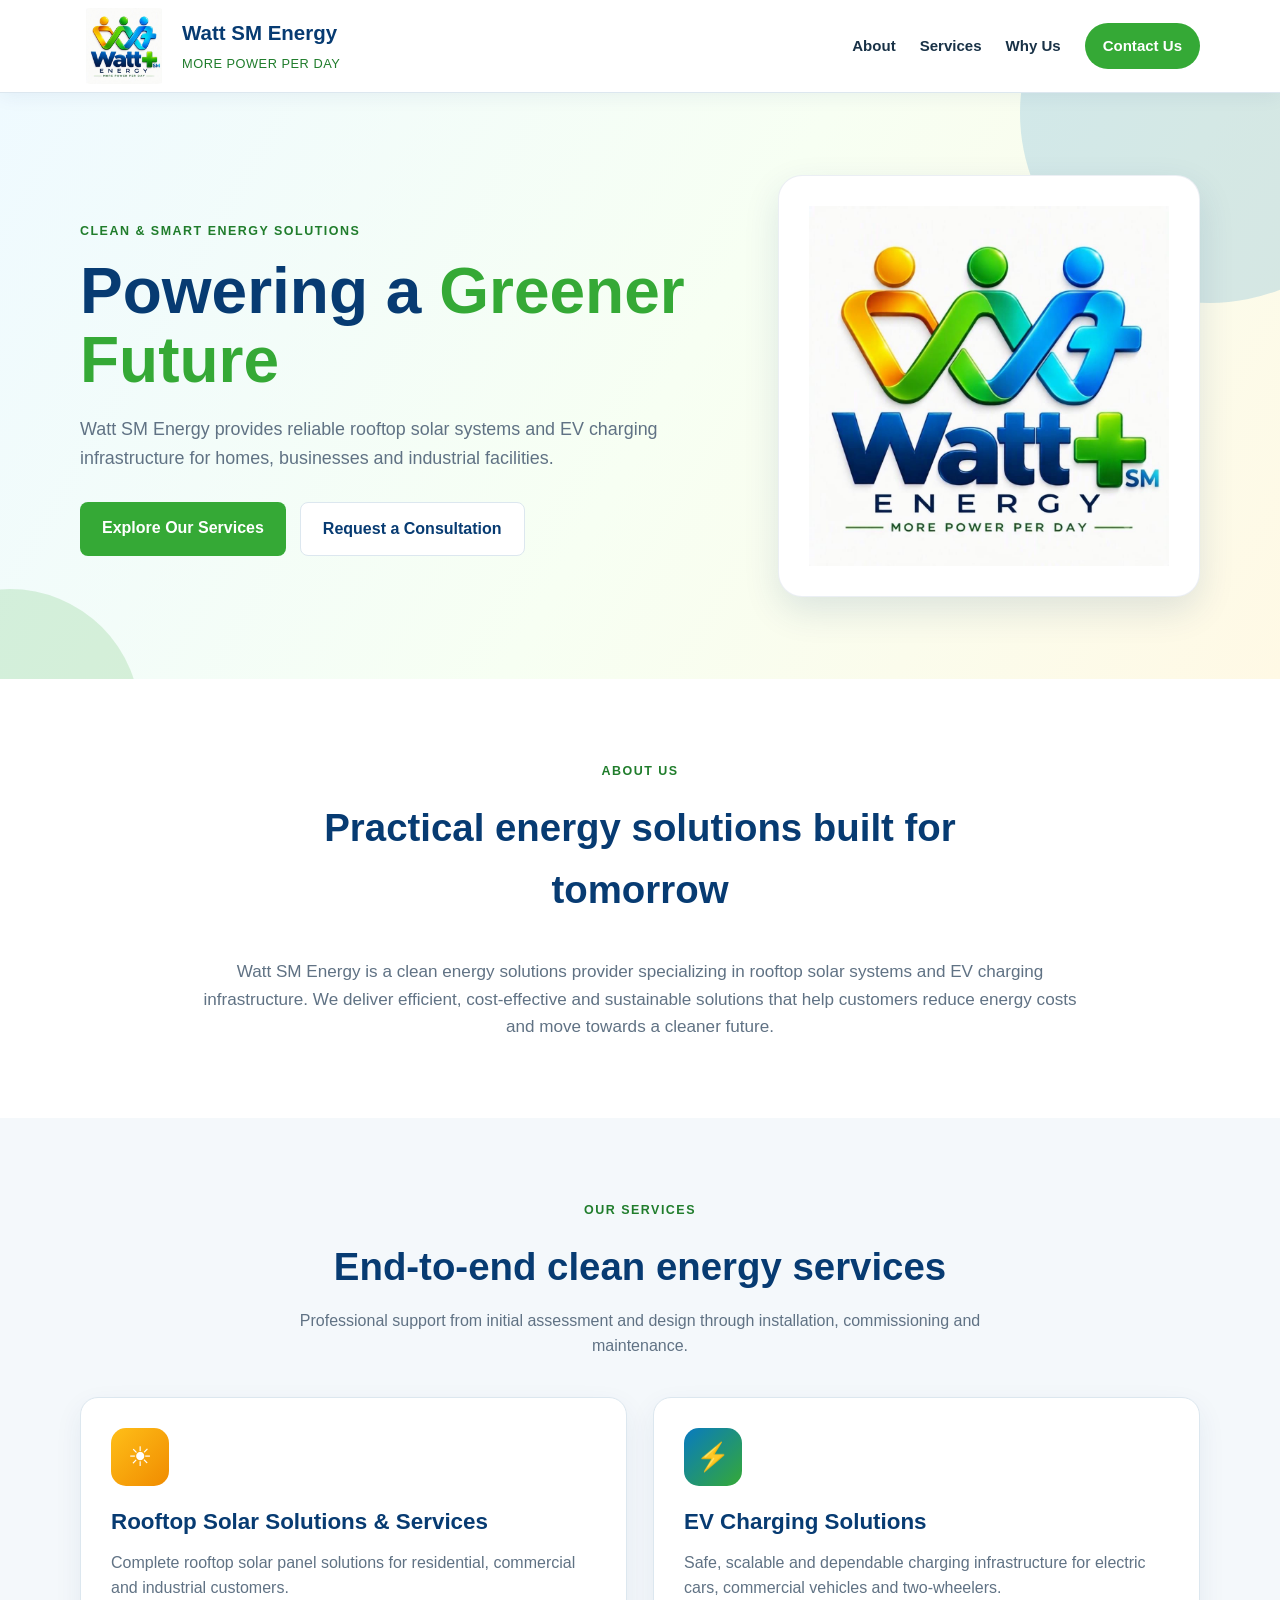
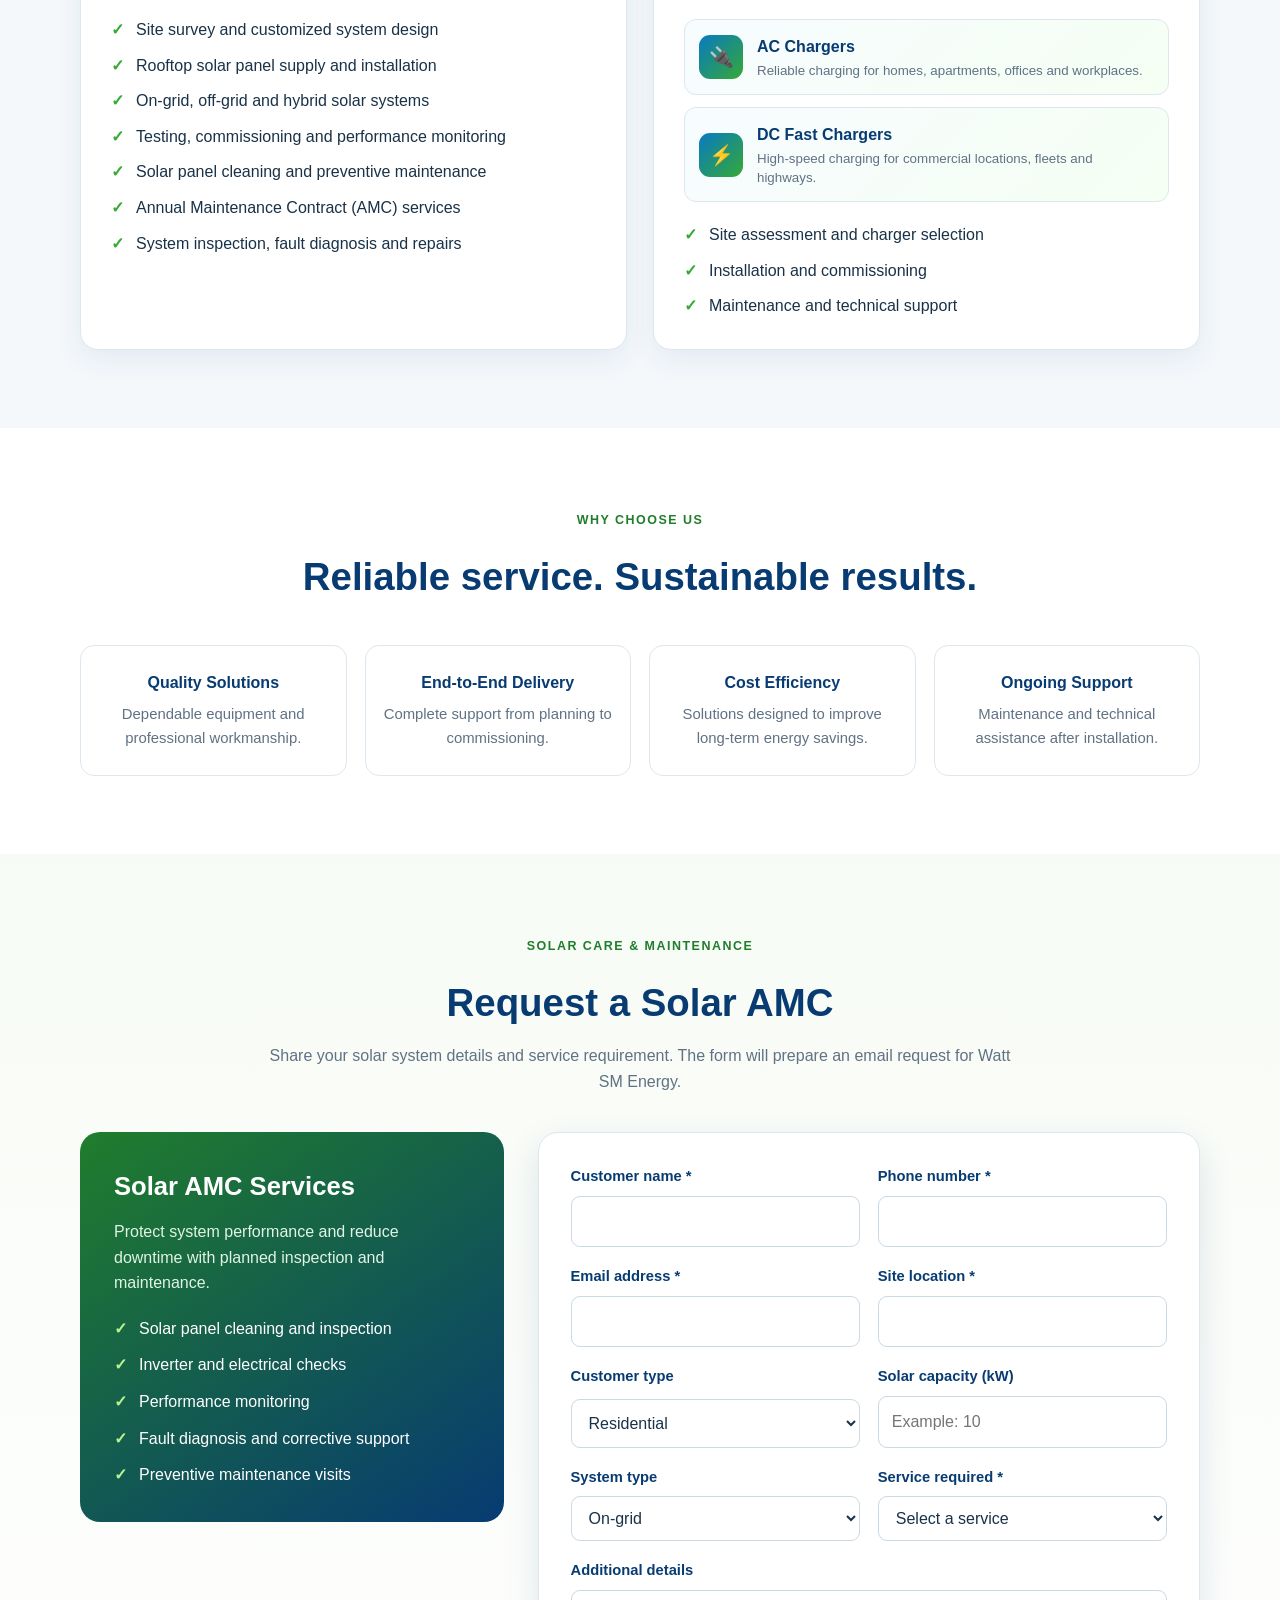
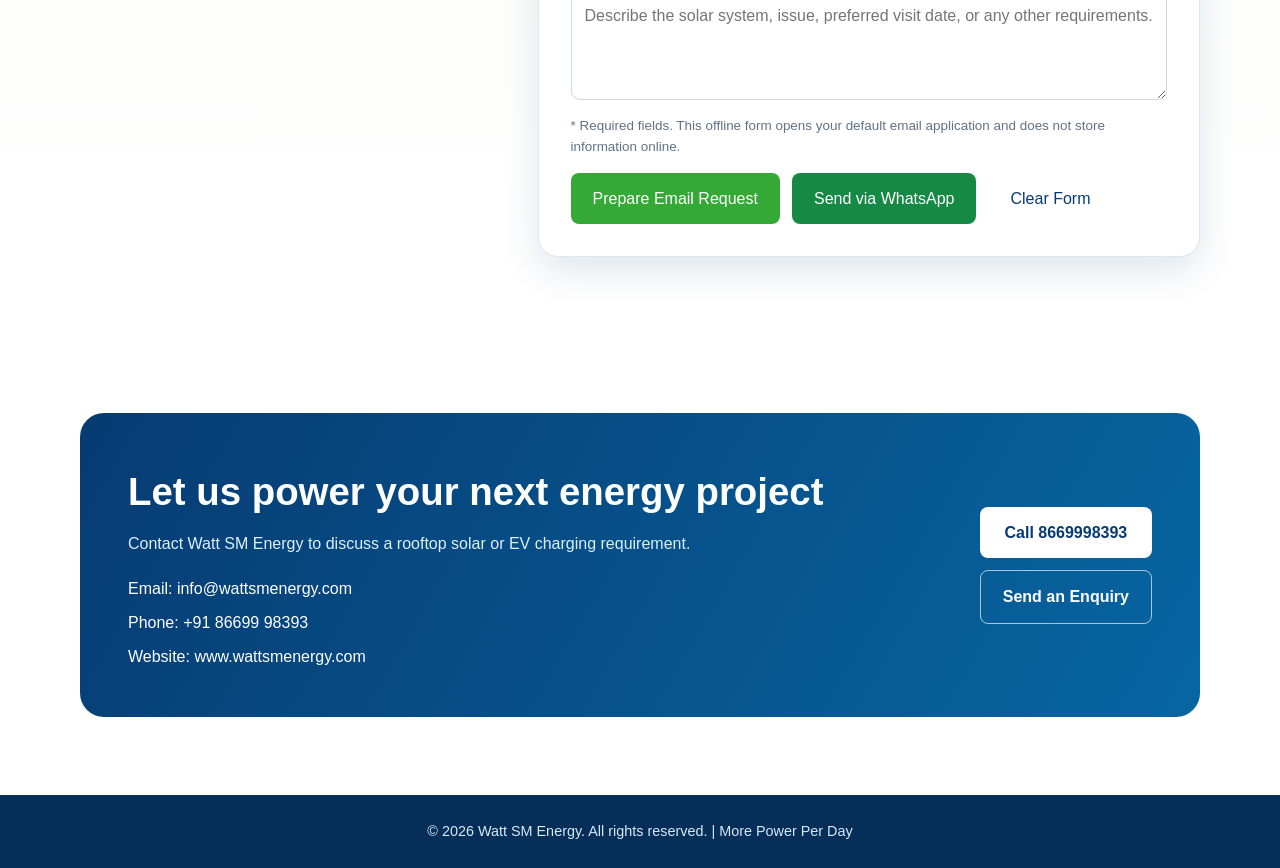
==== index.html @ 49d171a7 "Add files via upload" ====
<!DOCTYPE html>
<html lang="en">
<head>
  <meta charset="UTF-8">
  <meta name="viewport" content="width=device-width, initial-scale=1.0">
  <meta name="description" content="Watt SM Energy provides rooftop solar and EV charging solutions for homes, businesses and industries.">
  <title>Watt SM Energy | Solar & EV Charging Solutions</title>
  <style>
    :root {
      --navy: #073b72;
      --blue: #087ac1;
      --green: #35a936;
      --green-dark: #207d2c;
      --yellow: #ffbf18;
      --ink: #193247;
      --muted: #607284;
      --surface: #ffffff;
      --soft: #f4f8fb;
      --border: #dce7ef;
      --shadow: 0 14px 36px rgba(7, 59, 114, 0.12);
    }

    * { box-sizing: border-box; margin: 0; padding: 0; }
    html { scroll-behavior: smooth; }
    body {
      font-family: Arial, Helvetica, sans-serif;
      color: var(--ink);
      background: var(--surface);
      line-height: 1.6;
    }
    a { color: inherit; text-decoration: none; }
    img { max-width: 100%; display: block; }
    .container { width: min(1120px, 92%); margin: 0 auto; }

    header {
      position: sticky;
      top: 0;
      z-index: 20;
      background: rgba(255,255,255,.97);
      border-bottom: 1px solid var(--border);
      box-shadow: 0 4px 18px rgba(7,59,114,.06);
    }
    .navbar {
      min-height: 92px;
      display: flex;
      align-items: center;
      justify-content: space-between;
      gap: 24px;
    }
    .brand { display: flex; align-items: center; gap: 14px; }
    .brand img {
      width: 88px;
      height: 76px;
      object-fit: contain;
      background: #fff;
      border-radius: 10px;
    }
    .brand-text strong { display: block; color: var(--navy); font-size: 1.28rem; }
    .brand-text span { color: var(--green-dark); font-size: .8rem; letter-spacing: .04em; }
    nav { display: flex; align-items: center; gap: 24px; font-weight: 700; font-size: .94rem; }
    nav a:hover, nav a:focus { color: var(--green-dark); }
    .nav-cta {
      color: #fff;
      background: var(--green);
      padding: 11px 18px;
      border-radius: 999px;
    }
    .nav-cta:hover, .nav-cta:focus { color: #fff; background: var(--green-dark); }

    .hero {
      position: relative;
      overflow: hidden;
      background: linear-gradient(120deg, #effaff 0%, #f7fff3 52%, #fff9e5 100%);
      padding: 82px 0;
    }
    .hero::before, .hero::after {
      content: "";
      position: absolute;
      border-radius: 50%;
      opacity: .16;
    }
    .hero::before { width: 380px; height: 380px; background: var(--blue); right: -120px; top: -170px; }
    .hero::after { width: 260px; height: 260px; background: var(--green); left: -120px; bottom: -170px; }
    .hero-grid {
      position: relative;
      z-index: 1;
      display: grid;
      grid-template-columns: 1.2fr .8fr;
      gap: 64px;
      align-items: center;
    }
    .eyebrow {
      display: inline-block;
      color: var(--green-dark);
      font-weight: 800;
      text-transform: uppercase;
      letter-spacing: .12em;
      font-size: .78rem;
      margin-bottom: 15px;
    }
    h1 { color: var(--navy); font-size: clamp(2.4rem, 5vw, 4.7rem); line-height: 1.08; margin-bottom: 20px; }
    .hero h1 span { color: var(--green); }
    .hero p { max-width: 680px; color: var(--muted); font-size: 1.12rem; margin-bottom: 30px; }
    .actions { display: flex; flex-wrap: wrap; gap: 14px; }
    .btn {
      display: inline-block;
      border-radius: 8px;
      padding: 13px 22px;
      font-weight: 800;
      transition: transform .2s ease, background .2s ease;
    }
    .btn:hover, .btn:focus { transform: translateY(-2px); }
    .btn-primary { color: #fff; background: var(--green); }
    .btn-primary:hover, .btn-primary:focus { background: var(--green-dark); }
    .btn-secondary { color: var(--navy); background: #fff; border: 1px solid var(--border); }
    .hero-logo-card {
      background: #fff;
      padding: 30px;
      border-radius: 24px;
      box-shadow: var(--shadow);
      border: 1px solid rgba(7,59,114,.08);
    }
    .hero-logo-card img { width: 100%; aspect-ratio: 1/1; object-fit: contain; }

    section { padding: 78px 0; }
    .section-head { max-width: 750px; margin: 0 auto 38px; text-align: center; }
    .section-head h2 { color: var(--navy); font-size: clamp(1.9rem, 3vw, 2.7rem); margin-bottom: 10px; }
    .section-head p { color: var(--muted); }
    .about-copy { max-width: 900px; margin: auto; text-align: center; font-size: 1.07rem; color: var(--muted); }

    .services { background: var(--soft); }
    .service-grid { display: grid; grid-template-columns: repeat(2, 1fr); gap: 26px; }
    .card {
      background: #fff;
      border: 1px solid var(--border);
      border-radius: 18px;
      padding: 30px;
      box-shadow: 0 10px 28px rgba(7,59,114,.07);
    }
    .icon {
      width: 58px;
      height: 58px;
      display: grid;
      place-items: center;
      border-radius: 15px;
      color: #fff;
      font-size: 1.7rem;
      margin-bottom: 18px;
    }
    .solar .icon { background: linear-gradient(135deg, var(--yellow), #f08b00); }
    .ev .icon { background: linear-gradient(135deg, var(--blue), var(--green)); }
    .card h3 { color: var(--navy); font-size: 1.4rem; margin-bottom: 10px; }
    .card > p { color: var(--muted); margin-bottom: 16px; }
    .card ul { list-style: none; display: grid; gap: 10px; }
    .card li { position: relative; padding-left: 25px; }
    .card li::before { content: "✓"; position: absolute; left: 0; color: var(--green); font-weight: 900; }
    .charger-options { display: grid; gap: 12px; margin: 18px 0 20px; }
    .charger-card {
      display: flex;
      align-items: center;
      gap: 14px;
      padding: 14px;
      border: 1px solid var(--border);
      border-radius: 12px;
      background: linear-gradient(135deg, #f7fcff, #f5fff3);
    }
    .charger-symbol {
      width: 44px;
      height: 44px;
      min-width: 44px;
      display: grid;
      place-items: center;
      border-radius: 11px;
      background: linear-gradient(135deg, var(--blue), var(--green));
      color: #fff;
      font-size: 1.25rem;
    }
    .charger-card strong { display: block; color: var(--navy); margin-bottom: 2px; }
    .charger-card small { display: block; color: var(--muted); line-height: 1.4; }
    .ev-support-list { margin-top: 8px; }

    .benefit-grid { display: grid; grid-template-columns: repeat(4, 1fr); gap: 18px; }
    .benefit { text-align: center; padding: 24px 16px; border-radius: 14px; background: #fff; border: 1px solid var(--border); }
    .benefit strong { display: block; color: var(--navy); margin-bottom: 7px; }
    .benefit p { color: var(--muted); font-size: .93rem; }

    .contact-wrap {
      background: linear-gradient(120deg, var(--navy), #0766a2);
      color: #fff;
      border-radius: 24px;
      padding: 48px;
      display: grid;
      grid-template-columns: 1fr auto;
      gap: 30px;
      align-items: center;
    }
    .contact-wrap h2 { font-size: clamp(1.8rem, 3vw, 2.6rem); margin-bottom: 8px; }
    .contact-wrap p { color: #dcefff; }
    .contact-details { display: grid; gap: 8px; margin-top: 20px; }
    .contact-details a:hover { text-decoration: underline; }
    .contact-wrap .btn { background: #fff; color: var(--navy); white-space: nowrap; }
    .contact-actions { display: flex; flex-direction: column; gap: 12px; align-items: stretch; }
    .contact-actions .btn { text-align: center; }
    .contact-actions .contact-email { background: transparent; color: #fff; border: 1px solid rgba(255,255,255,.65); }
    .contact-actions .contact-email:hover, .contact-actions .contact-email:focus { background: rgba(255,255,255,.12); }

    footer { background: #052e59; color: #d7e9f6; padding: 25px 0; text-align: center; font-size: .9rem; }

    @media (max-width: 820px) {
      .navbar { min-height: 78px; }
      nav a:not(.nav-cta) { display: none; }
      .brand-text span { display: none; }
      .brand img { width: 64px; height: 58px; }
      .hero { padding: 58px 0; }
      .hero-grid { grid-template-columns: 1fr; gap: 36px; }
      .hero-logo-card { max-width: 420px; margin: auto; }
      .service-grid { grid-template-columns: 1fr; }
      .benefit-grid { grid-template-columns: repeat(2, 1fr); }
      .contact-wrap { grid-template-columns: 1fr; padding: 34px 24px; }
      .amc-layout { grid-template-columns: 1fr; }
    }
    @media (max-width: 480px) {
      .brand-text strong { font-size: 1rem; }
      .nav-cta { padding: 9px 12px; font-size: .82rem; }
      section { padding: 58px 0; }
      .benefit-grid { grid-template-columns: 1fr; }
      .card { padding: 24px; }
      .form-grid { grid-template-columns: 1fr; }
      .form-group.full { grid-column: auto; }
      .amc-form, .amc-info { padding: 24px; }
    }

    .amc-section { background: linear-gradient(180deg, #f7fbf5, #ffffff); }
    .amc-layout { display: grid; grid-template-columns: .78fr 1.22fr; gap: 34px; align-items: start; }
    .amc-info { background: linear-gradient(145deg, var(--green-dark), var(--navy)); color: #fff; border-radius: 20px; padding: 34px; }
    .amc-info h3 { font-size: 1.6rem; margin-bottom: 12px; }
    .amc-info p { color: #e1f4e5; margin-bottom: 20px; }
    .amc-info ul { list-style: none; display: grid; gap: 11px; }
    .amc-info li { position: relative; padding-left: 25px; }
    .amc-info li::before { content: "✓"; position: absolute; left: 0; color: #baf28f; font-weight: 900; }
    .amc-form { background: #fff; border: 1px solid var(--border); border-radius: 20px; padding: 32px; box-shadow: var(--shadow); }
    .form-grid { display: grid; grid-template-columns: repeat(2, 1fr); gap: 18px; }
    .form-group { display: grid; gap: 7px; }
    .form-group.full { grid-column: 1 / -1; }
    .form-group label { color: var(--navy); font-weight: 700; font-size: .92rem; }
    .form-group input, .form-group select, .form-group textarea {
      width: 100%; border: 1px solid #cbd9e3; border-radius: 9px; padding: 12px 13px;
      font: inherit; color: var(--ink); background: #fff;
    }
    .form-group textarea { min-height: 110px; resize: vertical; }
    .form-group input:focus, .form-group select:focus, .form-group textarea:focus { outline: 3px solid rgba(53,169,54,.18); border-color: var(--green); }
    .form-note { color: var(--muted); font-size: .84rem; margin: 15px 0; }
    .form-actions { display: flex; flex-wrap: wrap; gap: 12px; align-items: center; }
    .form-actions button { border: 0; cursor: pointer; font: inherit; }
    .form-status { color: var(--green-dark); font-weight: 700; font-size: .9rem; }
    .btn-whatsapp { color: #fff; background: #168a45; border: 0; cursor: pointer; font: inherit; }
    .btn-whatsapp:hover, .btn-whatsapp:focus { background: #0f6f36; }

  </style>
</head>
<body>
  <header>
    <div class="container navbar">
      <a class="brand" href="#home" aria-label="Watt SM Energy home">
        <img src="watt-sm-energy-logo.jpeg" alt="Watt SM Energy logo">
        <div class="brand-text">
          <strong>Watt SM Energy</strong>
          <span>MORE POWER PER DAY</span>
        </div>
      </a>
      <nav aria-label="Main navigation">
        <a href="#about">About</a>
        <a href="#services">Services</a>
        <a href="#why-us">Why Us</a>
        <a class="nav-cta" href="#contact">Contact Us</a>
      </nav>
    </div>
  </header>

  <main>
    <section class="hero" id="home">
      <div class="container hero-grid">
        <div>
          <span class="eyebrow">Clean & Smart Energy Solutions</span>
          <h1>Powering a <span>Greener Future</span></h1>
          <p>Watt SM Energy provides reliable rooftop solar systems and EV charging infrastructure for homes, businesses and industrial facilities.</p>
          <div class="actions">
            <a class="btn btn-primary" href="#services">Explore Our Services</a>
            <a class="btn btn-secondary" href="#contact">Request a Consultation</a>
          </div>
        </div>
        <div class="hero-logo-card">
          <img src="watt-sm-energy-logo.jpeg" alt="Watt SM Energy company logo with More Power Per Day tagline">
        </div>
      </div>
    </section>

    <section id="about">
      <div class="container">
        <div class="section-head">
          <span class="eyebrow">About Us</span>
          <h2>Practical energy solutions built for tomorrow</h2>
        </div>
        <p class="about-copy">Watt SM Energy is a clean energy solutions provider specializing in rooftop solar systems and EV charging infrastructure. We deliver efficient, cost-effective and sustainable solutions that help customers reduce energy costs and move towards a cleaner future.</p>
      </div>
    </section>

    <section class="services" id="services">
      <div class="container">
        <div class="section-head">
          <span class="eyebrow">Our Services</span>
          <h2>End-to-end clean energy services</h2>
          <p>Professional support from initial assessment and design through installation, commissioning and maintenance.</p>
        </div>
        <div class="service-grid">
          <article class="card solar">
            <div class="icon" aria-hidden="true">☀</div>
            <h3>Rooftop Solar Solutions & Services</h3>
            <p>Complete rooftop solar panel solutions for residential, commercial and industrial customers.</p>
            <ul>
              <li>Site survey and customized system design</li>
              <li>Rooftop solar panel supply and installation</li>
              <li>On-grid, off-grid and hybrid solar systems</li>
              <li>Testing, commissioning and performance monitoring</li>
              <li>Solar panel cleaning and preventive maintenance</li>
              <li>Annual Maintenance Contract (AMC) services</li>
              <li>System inspection, fault diagnosis and repairs</li>
            </ul>
          </article>

          <article class="card ev">
            <div class="icon" aria-hidden="true">⚡</div>
            <h3>EV Charging Solutions</h3>
            <p>Safe, scalable and dependable charging infrastructure for electric cars, commercial vehicles and two-wheelers.</p>
            <div class="charger-options">
              <div class="charger-card">
                <span class="charger-symbol" aria-hidden="true">🔌</span>
                <div><strong>AC Chargers</strong><small>Reliable charging for homes, apartments, offices and workplaces.</small></div>
              </div>
              <div class="charger-card">
                <span class="charger-symbol" aria-hidden="true">⚡</span>
                <div><strong>DC Fast Chargers</strong><small>High-speed charging for commercial locations, fleets and highways.</small></div>
              </div>
            </div>
            <ul class="ev-support-list">
              <li>Site assessment and charger selection</li>
              <li>Installation and commissioning</li>
              <li>Maintenance and technical support</li>
            </ul>
          </article>
        </div>
      </div>
    </section>

    <section id="why-us">
      <div class="container">
        <div class="section-head">
          <span class="eyebrow">Why Choose Us</span>
          <h2>Reliable service. Sustainable results.</h2>
        </div>
        <div class="benefit-grid">
          <div class="benefit"><strong>Quality Solutions</strong><p>Dependable equipment and professional workmanship.</p></div>
          <div class="benefit"><strong>End-to-End Delivery</strong><p>Complete support from planning to commissioning.</p></div>
          <div class="benefit"><strong>Cost Efficiency</strong><p>Solutions designed to improve long-term energy savings.</p></div>
          <div class="benefit"><strong>Ongoing Support</strong><p>Maintenance and technical assistance after installation.</p></div>
        </div>
      </div>
    </section>


    <section class="amc-section" id="solar-amc">
      <div class="container">
        <div class="section-head">
          <span class="eyebrow">Solar Care & Maintenance</span>
          <h2>Request a Solar AMC</h2>
          <p>Share your solar system details and service requirement. The form will prepare an email request for Watt SM Energy.</p>
        </div>
        <div class="amc-layout">
          <aside class="amc-info">
            <h3>Solar AMC Services</h3>
            <p>Protect system performance and reduce downtime with planned inspection and maintenance.</p>
            <ul>
              <li>Solar panel cleaning and inspection</li>
              <li>Inverter and electrical checks</li>
              <li>Performance monitoring</li>
              <li>Fault diagnosis and corrective support</li>
              <li>Preventive maintenance visits</li>
            </ul>
          </aside>
          <form class="amc-form" id="amcForm">
            <div class="form-grid">
              <div class="form-group"><label for="customerName">Customer name *</label><input id="customerName" name="customerName" required autocomplete="name"></div>
              <div class="form-group"><label for="phone">Phone number *</label><input id="phone" name="phone" type="tel" required autocomplete="tel" pattern="[0-9+() -]{7,20}"></div>
              <div class="form-group"><label for="email">Email address *</label><input id="email" name="email" type="email" required autocomplete="email"></div>
              <div class="form-group"><label for="location">Site location *</label><input id="location" name="location" required autocomplete="street-address"></div>
              <div class="form-group"><label for="customerType">Customer type</label><select id="customerType" name="customerType"><option>Residential</option><option>Commercial</option><option>Industrial</option><option>Other</option></select></div>
              <div class="form-group"><label for="capacity">Solar capacity (kW)</label><input id="capacity" name="capacity" type="number" min="0" max="100000" step="0.1" placeholder="Example: 10"></div>
              <div class="form-group"><label for="systemType">System type</label><select id="systemType" name="systemType"><option>On-grid</option><option>Off-grid</option><option>Hybrid</option><option>Not sure</option></select></div>
              <div class="form-group"><label for="serviceType">Service required *</label><select id="serviceType" name="serviceType" required><option value="">Select a service</option><option>New AMC quotation</option><option>Solar panel cleaning</option><option>Preventive maintenance</option><option>System inspection</option><option>Fault diagnosis and repair</option><option>Performance check</option></select></div>
              <div class="form-group full"><label for="message">Additional details</label><textarea id="message" name="message" placeholder="Describe the solar system, issue, preferred visit date, or any other requirements."></textarea></div>
            </div>
            <p class="form-note">* Required fields. This offline form opens your default email application and does not store information online.</p>
            <div class="form-actions">
              <button class="btn btn-primary" type="submit">Prepare Email Request</button>
              <button class="btn btn-whatsapp" type="button" id="whatsappRequest">Send via WhatsApp</button>
              <button class="btn btn-secondary" type="reset">Clear Form</button>
              <span class="form-status" id="formStatus" aria-live="polite"></span>
            </div>
          </form>
        </div>
      </div>
    </section>

    <section id="contact">
      <div class="container">
        <div class="contact-wrap">
          <div>
            <h2>Let us power your next energy project</h2>
            <p>Contact Watt SM Energy to discuss a rooftop solar or EV charging requirement.</p>
            <div class="contact-details">
              <span>Email: <a href="mailto:info@wattsmenergy.com">info@wattsmenergy.com</a></span>
              <span>Phone: <a href="tel:+918669998393">+91 86699 98393</a></span>
              <span>Website: www.wattsmenergy.com</span>
            </div>
          </div>
          <div class="contact-actions">
            <a class="btn" href="tel:+918669998393" aria-label="Call Watt SM Energy on 8669998393">Call 8669998393</a>
            <a class="btn contact-email" href="mailto:info@wattsmenergy.com?subject=Solar%20or%20EV%20Charging%20Enquiry">Send an Enquiry</a>
          </div>
        </div>
      </div>
    </section>
  </main>

  <footer>
    <div class="container">© 2026 Watt SM Energy. All rights reserved. | More Power Per Day</div>
  </footer>

  <script>
    (function () {
      const form = document.getElementById('amcForm');
      const status = document.getElementById('formStatus');
      form.addEventListener('submit', function (event) {
        event.preventDefault();
        if (!form.checkValidity()) { form.reportValidity(); status.textContent = 'Please complete all required fields.'; return; }
        const value = id => document.getElementById(id).value.trim();
        const capacity = value('capacity');
        const body = [
          'Solar AMC Request', '',
          'Customer Name: ' + value('customerName'),
          'Phone: ' + value('phone'),
          'Email: ' + value('email'),
          'Site Location: ' + value('location'),
          'Customer Type: ' + value('customerType'),
          'Solar Capacity: ' + (capacity ? capacity + ' kW' : 'Not provided'),
          'System Type: ' + value('systemType'),
          'Service Required: ' + value('serviceType'),
          'Additional Details: ' + (value('message') || 'None')
        ].join('\n');
        status.textContent = 'Opening your email application...';
        window.location.href = 'mailto:info@wattsmenergy.com?subject=' + encodeURIComponent('Solar AMC Request - ' + value('customerName')) + '&body=' + encodeURIComponent(body);
      });
      document.getElementById('whatsappRequest').addEventListener('click', function () {
        if (!form.checkValidity()) { form.reportValidity(); status.textContent = 'Please complete all required fields.'; return; }
        const value = id => document.getElementById(id).value.trim();
        const capacity = value('capacity');
        const message = [
          'Solar AMC Request', '',
          'Customer Name: ' + value('customerName'),
          'Phone: ' + value('phone'),
          'Email: ' + value('email'),
          'Site Location: ' + value('location'),
          'Customer Type: ' + value('customerType'),
          'Solar Capacity: ' + (capacity ? capacity + ' kW' : 'Not provided'),
          'System Type: ' + value('systemType'),
          'Service Required: ' + value('serviceType'),
          'Additional Details: ' + (value('message') || 'None')
        ].join('\n');
        const whatsappNumber = '918669998393';
        status.textContent = 'Opening WhatsApp...';
        window.open('https://wa.me/' + whatsappNumber + '?text=' + encodeURIComponent(message), '_blank', 'noopener');
      });
      form.addEventListener('reset', function () { status.textContent = ''; });
    }());
  </script>
</body>
</html>
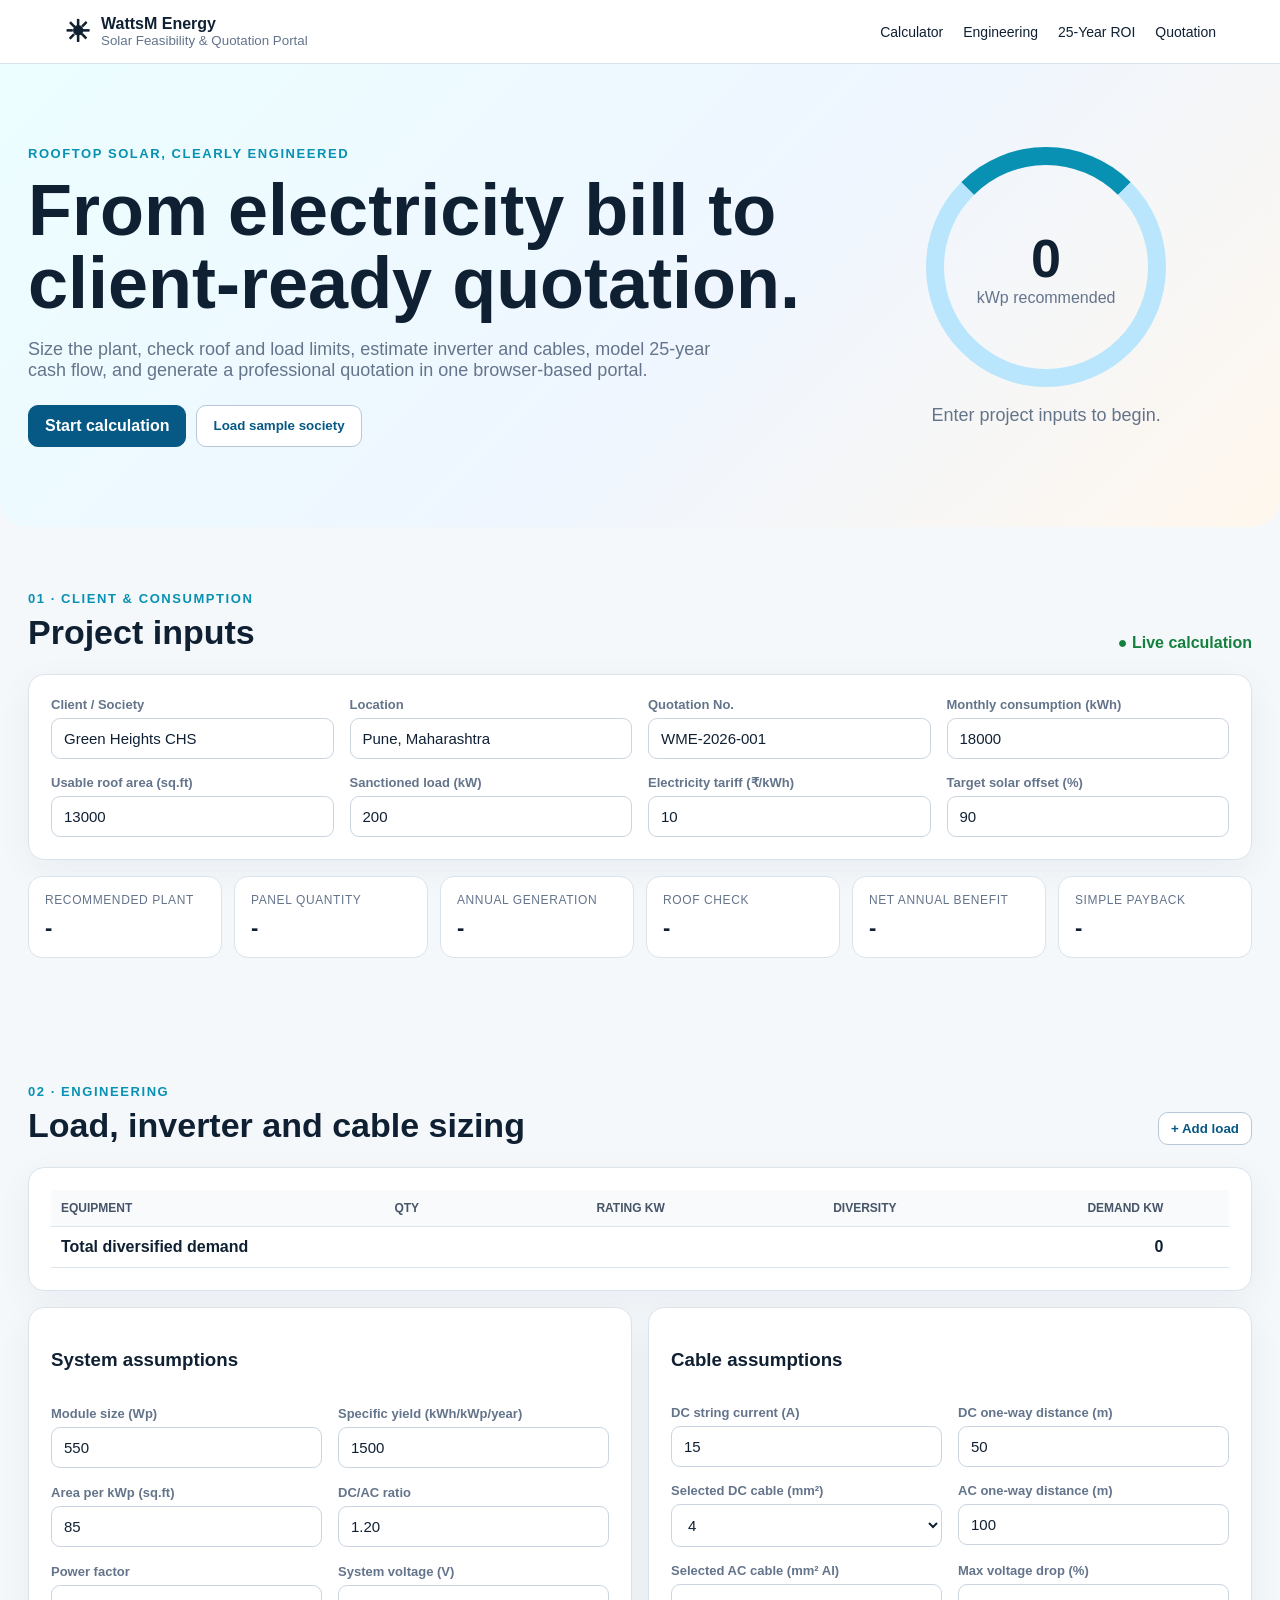
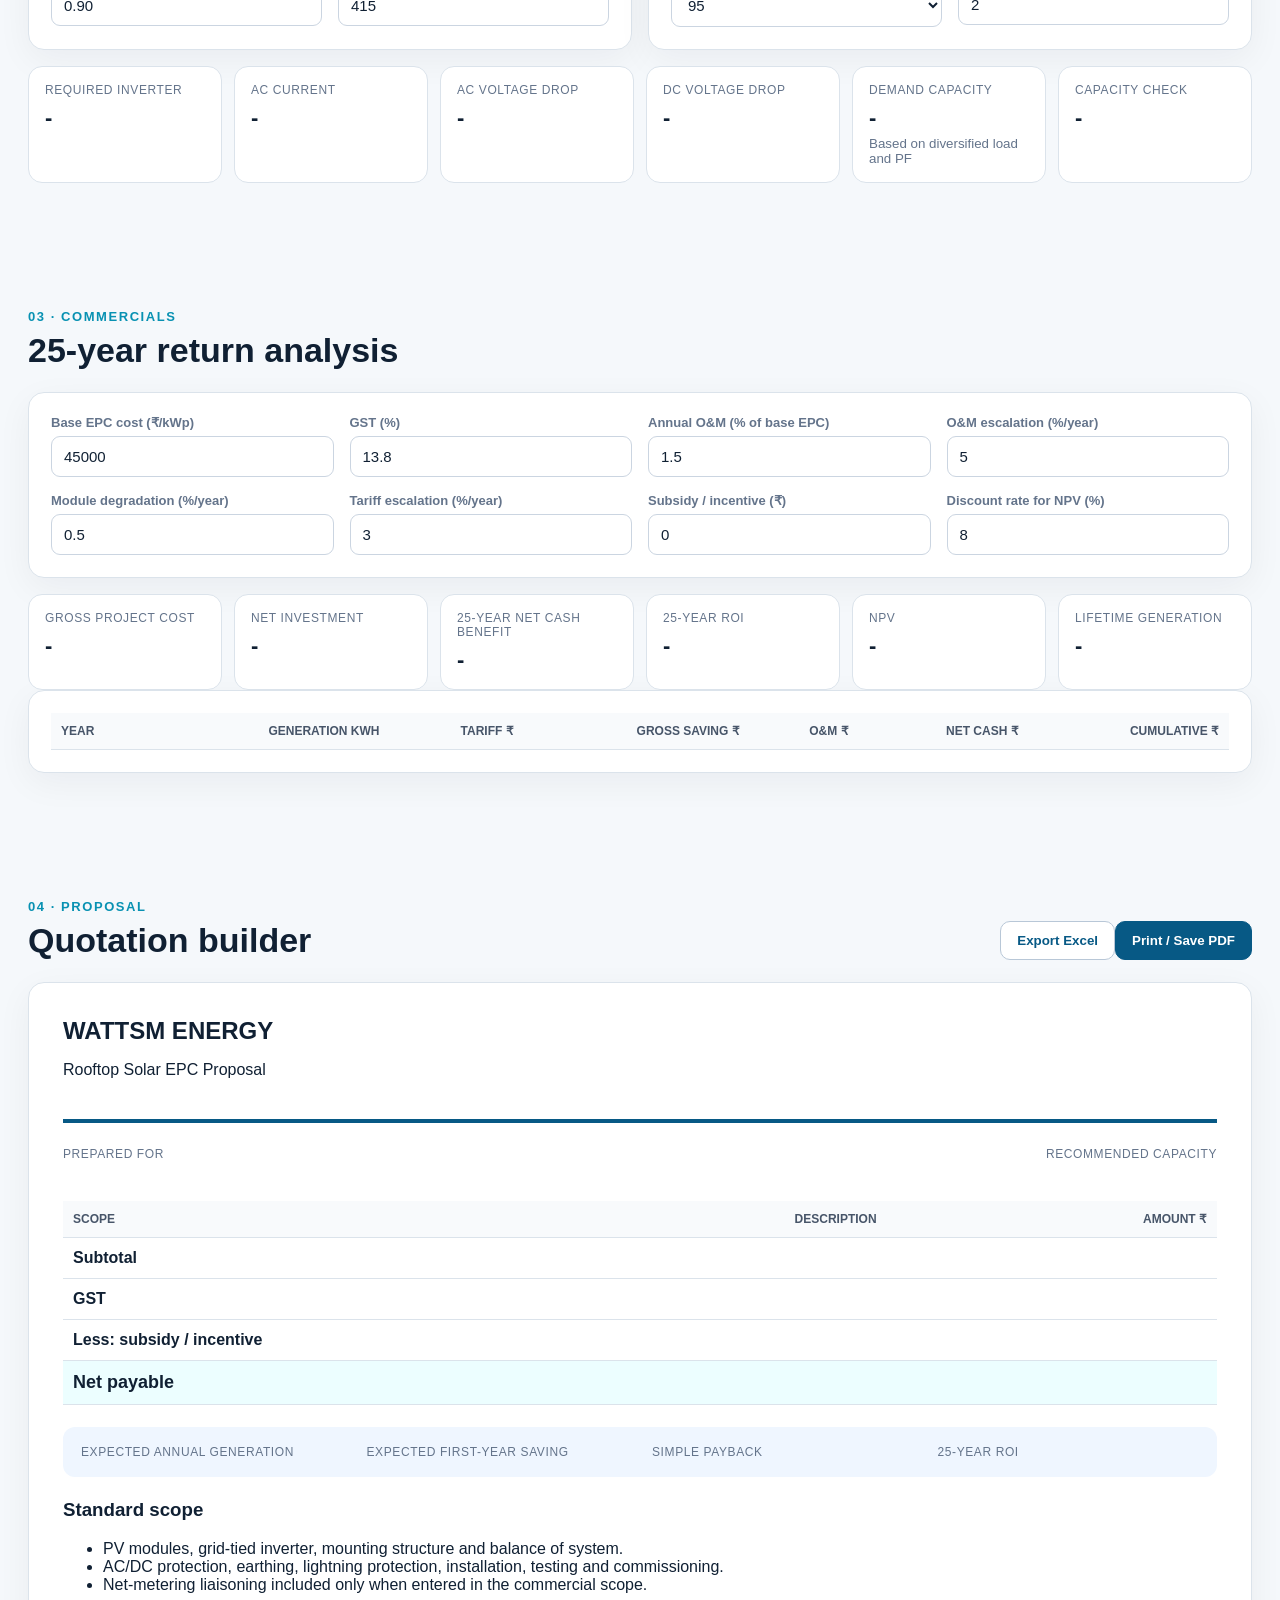
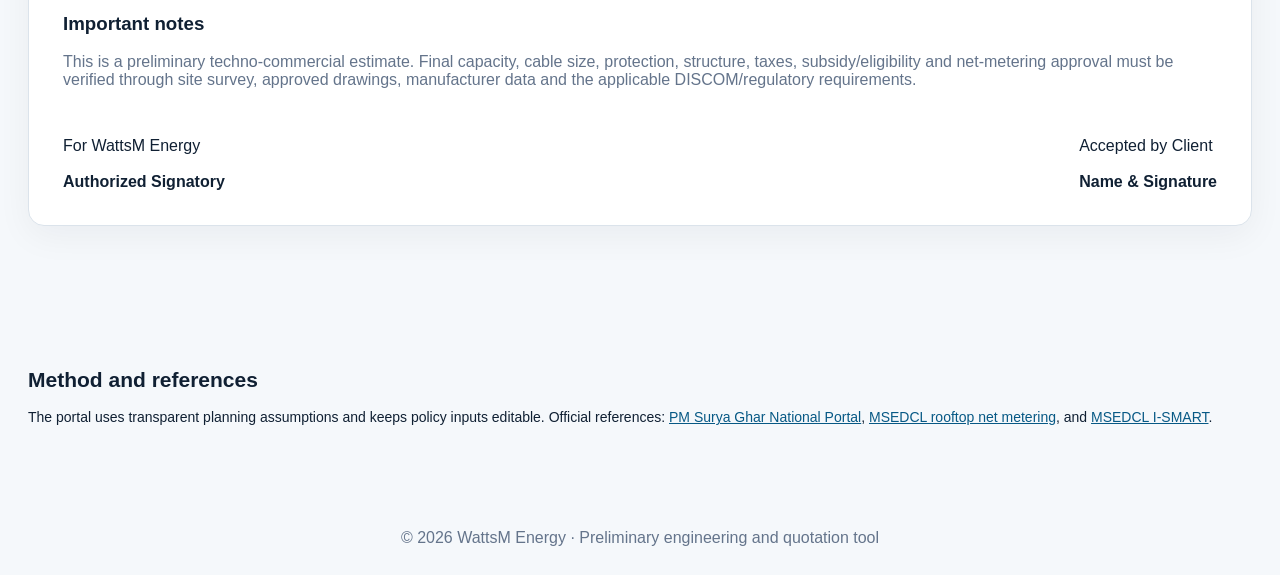
==== commit 879e898c: "new calculate side" ====
--- a/index.html
+++ b/index.html
@@ -1,487 +1,19 @@
-<!DOCTYPE html>
-<html lang="en">
-<head>
-  <meta charset="UTF-8">
-  <meta name="viewport" content="width=device-width, initial-scale=1.0">
-  <meta name="description" content="Watt SM Energy provides rooftop solar and EV charging solutions for homes, businesses and industries.">
-  <title>Watt SM Energy | Solar & EV Charging Solutions</title>
-  <style>
-    :root {
-      --navy: #073b72;
-      --blue: #087ac1;
-      --green: #35a936;
-      --green-dark: #207d2c;
-      --yellow: #ffbf18;
-      --ink: #193247;
-      --muted: #607284;
-      --surface: #ffffff;
-      --soft: #f4f8fb;
-      --border: #dce7ef;
-      --shadow: 0 14px 36px rgba(7, 59, 114, 0.12);
-    }
-
-    * { box-sizing: border-box; margin: 0; padding: 0; }
-    html { scroll-behavior: smooth; }
-    body {
-      font-family: Arial, Helvetica, sans-serif;
-      color: var(--ink);
-      background: var(--surface);
-      line-height: 1.6;
-    }
-    a { color: inherit; text-decoration: none; }
-    img { max-width: 100%; display: block; }
-    .container { width: min(1120px, 92%); margin: 0 auto; }
-
-    header {
-      position: sticky;
-      top: 0;
-      z-index: 20;
-      background: rgba(255,255,255,.97);
-      border-bottom: 1px solid var(--border);
-      box-shadow: 0 4px 18px rgba(7,59,114,.06);
-    }
-    .navbar {
-      min-height: 92px;
-      display: flex;
-      align-items: center;
-      justify-content: space-between;
-      gap: 24px;
-    }
-    .brand { display: flex; align-items: center; gap: 14px; }
-    .brand img {
-      width: 88px;
-      height: 76px;
-      object-fit: contain;
-      background: #fff;
-      border-radius: 10px;
-    }
-    .brand-text strong { display: block; color: var(--navy); font-size: 1.28rem; }
-    .brand-text span { color: var(--green-dark); font-size: .8rem; letter-spacing: .04em; }
-    nav { display: flex; align-items: center; gap: 24px; font-weight: 700; font-size: .94rem; }
-    nav a:hover, nav a:focus { color: var(--green-dark); }
-    .nav-cta {
-      color: #fff;
-      background: var(--green);
-      padding: 11px 18px;
-      border-radius: 999px;
-    }
-    .nav-cta:hover, .nav-cta:focus { color: #fff; background: var(--green-dark); }
-
-    .hero {
-      position: relative;
-      overflow: hidden;
-      background: linear-gradient(120deg, #effaff 0%, #f7fff3 52%, #fff9e5 100%);
-      padding: 82px 0;
-    }
-    .hero::before, .hero::after {
-      content: "";
-      position: absolute;
-      border-radius: 50%;
-      opacity: .16;
-    }
-    .hero::before { width: 380px; height: 380px; background: var(--blue); right: -120px; top: -170px; }
-    .hero::after { width: 260px; height: 260px; background: var(--green); left: -120px; bottom: -170px; }
-    .hero-grid {
-      position: relative;
-      z-index: 1;
-      display: grid;
-      grid-template-columns: 1.2fr .8fr;
-      gap: 64px;
-      align-items: center;
-    }
-    .eyebrow {
-      display: inline-block;
-      color: var(--green-dark);
-      font-weight: 800;
-      text-transform: uppercase;
-      letter-spacing: .12em;
-      font-size: .78rem;
-      margin-bottom: 15px;
-    }
-    h1 { color: var(--navy); font-size: clamp(2.4rem, 5vw, 4.7rem); line-height: 1.08; margin-bottom: 20px; }
-    .hero h1 span { color: var(--green); }
-    .hero p { max-width: 680px; color: var(--muted); font-size: 1.12rem; margin-bottom: 30px; }
-    .actions { display: flex; flex-wrap: wrap; gap: 14px; }
-    .btn {
-      display: inline-block;
-      border-radius: 8px;
-      padding: 13px 22px;
-      font-weight: 800;
-      transition: transform .2s ease, background .2s ease;
-    }
-    .btn:hover, .btn:focus { transform: translateY(-2px); }
-    .btn-primary { color: #fff; background: var(--green); }
-    .btn-primary:hover, .btn-primary:focus { background: var(--green-dark); }
-    .btn-secondary { color: var(--navy); background: #fff; border: 1px solid var(--border); }
-    .hero-logo-card {
-      background: #fff;
-      padding: 30px;
-      border-radius: 24px;
-      box-shadow: var(--shadow);
-      border: 1px solid rgba(7,59,114,.08);
-    }
-    .hero-logo-card img { width: 100%; aspect-ratio: 1/1; object-fit: contain; }
-
-    section { padding: 78px 0; }
-    .section-head { max-width: 750px; margin: 0 auto 38px; text-align: center; }
-    .section-head h2 { color: var(--navy); font-size: clamp(1.9rem, 3vw, 2.7rem); margin-bottom: 10px; }
-    .section-head p { color: var(--muted); }
-    .about-copy { max-width: 900px; margin: auto; text-align: center; font-size: 1.07rem; color: var(--muted); }
-
-    .services { background: var(--soft); }
-    .service-grid { display: grid; grid-template-columns: repeat(2, 1fr); gap: 26px; }
-    .card {
-      background: #fff;
-      border: 1px solid var(--border);
-      border-radius: 18px;
-      padding: 30px;
-      box-shadow: 0 10px 28px rgba(7,59,114,.07);
-    }
-    .icon {
-      width: 58px;
-      height: 58px;
-      display: grid;
-      place-items: center;
-      border-radius: 15px;
-      color: #fff;
-      font-size: 1.7rem;
-      margin-bottom: 18px;
-    }
-    .solar .icon { background: linear-gradient(135deg, var(--yellow), #f08b00); }
-    .ev .icon { background: linear-gradient(135deg, var(--blue), var(--green)); }
-    .card h3 { color: var(--navy); font-size: 1.4rem; margin-bottom: 10px; }
-    .card > p { color: var(--muted); margin-bottom: 16px; }
-    .card ul { list-style: none; display: grid; gap: 10px; }
-    .card li { position: relative; padding-left: 25px; }
-    .card li::before { content: "✓"; position: absolute; left: 0; color: var(--green); font-weight: 900; }
-    .charger-options { display: grid; gap: 12px; margin: 18px 0 20px; }
-    .charger-card {
-      display: flex;
-      align-items: center;
-      gap: 14px;
-      padding: 14px;
-      border: 1px solid var(--border);
-      border-radius: 12px;
-      background: linear-gradient(135deg, #f7fcff, #f5fff3);
-    }
-    .charger-symbol {
-      width: 44px;
-      height: 44px;
-      min-width: 44px;
-      display: grid;
-      place-items: center;
-      border-radius: 11px;
-      background: linear-gradient(135deg, var(--blue), var(--green));
-      color: #fff;
-      font-size: 1.25rem;
-    }
-    .charger-card strong { display: block; color: var(--navy); margin-bottom: 2px; }
-    .charger-card small { display: block; color: var(--muted); line-height: 1.4; }
-    .ev-support-list { margin-top: 8px; }
-
-    .benefit-grid { display: grid; grid-template-columns: repeat(4, 1fr); gap: 18px; }
-    .benefit { text-align: center; padding: 24px 16px; border-radius: 14px; background: #fff; border: 1px solid var(--border); }
-    .benefit strong { display: block; color: var(--navy); margin-bottom: 7px; }
-    .benefit p { color: var(--muted); font-size: .93rem; }
-
-    .contact-wrap {
-      background: linear-gradient(120deg, var(--navy), #0766a2);
-      color: #fff;
-      border-radius: 24px;
-      padding: 48px;
-      display: grid;
-      grid-template-columns: 1fr auto;
-      gap: 30px;
-      align-items: center;
-    }
-    .contact-wrap h2 { font-size: clamp(1.8rem, 3vw, 2.6rem); margin-bottom: 8px; }
-    .contact-wrap p { color: #dcefff; }
-    .contact-details { display: grid; gap: 8px; margin-top: 20px; }
-    .contact-details a:hover { text-decoration: underline; }
-    .contact-wrap .btn { background: #fff; color: var(--navy); white-space: nowrap; }
-    .contact-actions { display: flex; flex-direction: column; gap: 12px; align-items: stretch; }
-    .contact-actions .btn { text-align: center; }
-    .contact-actions .contact-email { background: transparent; color: #fff; border: 1px solid rgba(255,255,255,.65); }
-    .contact-actions .contact-email:hover, .contact-actions .contact-email:focus { background: rgba(255,255,255,.12); }
-
-    footer { background: #052e59; color: #d7e9f6; padding: 25px 0; text-align: center; font-size: .9rem; }
-
-    @media (max-width: 820px) {
-      .navbar { min-height: 78px; }
-      nav a:not(.nav-cta) { display: none; }
-      .brand-text span { display: none; }
-      .brand img { width: 64px; height: 58px; }
-      .hero { padding: 58px 0; }
-      .hero-grid { grid-template-columns: 1fr; gap: 36px; }
-      .hero-logo-card { max-width: 420px; margin: auto; }
-      .service-grid { grid-template-columns: 1fr; }
-      .benefit-grid { grid-template-columns: repeat(2, 1fr); }
-      .contact-wrap { grid-template-columns: 1fr; padding: 34px 24px; }
-      .amc-layout { grid-template-columns: 1fr; }
-    }
-    @media (max-width: 480px) {
-      .brand-text strong { font-size: 1rem; }
-      .nav-cta { padding: 9px 12px; font-size: .82rem; }
-      section { padding: 58px 0; }
-      .benefit-grid { grid-template-columns: 1fr; }
-      .card { padding: 24px; }
-      .form-grid { grid-template-columns: 1fr; }
-      .form-group.full { grid-column: auto; }
-      .amc-form, .amc-info { padding: 24px; }
-    }
-
-    .amc-section { background: linear-gradient(180deg, #f7fbf5, #ffffff); }
-    .amc-layout { display: grid; grid-template-columns: .78fr 1.22fr; gap: 34px; align-items: start; }
-    .amc-info { background: linear-gradient(145deg, var(--green-dark), var(--navy)); color: #fff; border-radius: 20px; padding: 34px; }
-    .amc-info h3 { font-size: 1.6rem; margin-bottom: 12px; }
-    .amc-info p { color: #e1f4e5; margin-bottom: 20px; }
-    .amc-info ul { list-style: none; display: grid; gap: 11px; }
-    .amc-info li { position: relative; padding-left: 25px; }
-    .amc-info li::before { content: "✓"; position: absolute; left: 0; color: #baf28f; font-weight: 900; }
-    .amc-form { background: #fff; border: 1px solid var(--border); border-radius: 20px; padding: 32px; box-shadow: var(--shadow); }
-    .form-grid { display: grid; grid-template-columns: repeat(2, 1fr); gap: 18px; }
-    .form-group { display: grid; gap: 7px; }
-    .form-group.full { grid-column: 1 / -1; }
-    .form-group label { color: var(--navy); font-weight: 700; font-size: .92rem; }
-    .form-group input, .form-group select, .form-group textarea {
-      width: 100%; border: 1px solid #cbd9e3; border-radius: 9px; padding: 12px 13px;
-      font: inherit; color: var(--ink); background: #fff;
-    }
-    .form-group textarea { min-height: 110px; resize: vertical; }
-    .form-group input:focus, .form-group select:focus, .form-group textarea:focus { outline: 3px solid rgba(53,169,54,.18); border-color: var(--green); }
-    .form-note { color: var(--muted); font-size: .84rem; margin: 15px 0; }
-    .form-actions { display: flex; flex-wrap: wrap; gap: 12px; align-items: center; }
-    .form-actions button { border: 0; cursor: pointer; font: inherit; }
-    .form-status { color: var(--green-dark); font-weight: 700; font-size: .9rem; }
-    .btn-whatsapp { color: #fff; background: #168a45; border: 0; cursor: pointer; font: inherit; }
-    .btn-whatsapp:hover, .btn-whatsapp:focus { background: #0f6f36; }
-
-  </style>
-</head>
-<body>
-  <header>
-    <div class="container navbar">
-      <a class="brand" href="#home" aria-label="Watt SM Energy home">
-        <img src="watt-sm-energy-logo.jpeg" alt="Watt SM Energy logo">
-        <div class="brand-text">
-          <strong>Watt SM Energy</strong>
-          <span>MORE POWER PER DAY</span>
-        </div>
-      </a>
-      <nav aria-label="Main navigation">
-        <a href="#about">About</a>
-        <a href="#services">Services</a>
-        <a href="#why-us">Why Us</a>
-        <a class="nav-cta" href="#contact">Contact Us</a>
-      </nav>
-    </div>
-  </header>
-
-  <main>
-    <section class="hero" id="home">
-      <div class="container hero-grid">
-        <div>
-          <span class="eyebrow">Clean & Smart Energy Solutions</span>
-          <h1>Powering a <span>Greener Future</span></h1>
-          <p>Watt SM Energy provides reliable rooftop solar systems and EV charging infrastructure for homes, businesses and industrial facilities.</p>
-          <div class="actions">
-            <a class="btn btn-primary" href="#services">Explore Our Services</a>
-            <a class="btn btn-secondary" href="#contact">Request a Consultation</a>
-          </div>
-        </div>
-        <div class="hero-logo-card">
-          <img src="watt-sm-energy-logo.jpeg" alt="Watt SM Energy company logo with More Power Per Day tagline">
-        </div>
-      </div>
-    </section>
-
-    <section id="about">
-      <div class="container">
-        <div class="section-head">
-          <span class="eyebrow">About Us</span>
-          <h2>Practical energy solutions built for tomorrow</h2>
-        </div>
-        <p class="about-copy">Watt SM Energy is a clean energy solutions provider specializing in rooftop solar systems and EV charging infrastructure. We deliver efficient, cost-effective and sustainable solutions that help customers reduce energy costs and move towards a cleaner future.</p>
-      </div>
-    </section>
-
-    <section class="services" id="services">
-      <div class="container">
-        <div class="section-head">
-          <span class="eyebrow">Our Services</span>
-          <h2>End-to-end clean energy services</h2>
-          <p>Professional support from initial assessment and design through installation, commissioning and maintenance.</p>
-        </div>
-        <div class="service-grid">
-          <article class="card solar">
-            <div class="icon" aria-hidden="true">☀</div>
-            <h3>Rooftop Solar Solutions & Services</h3>
-            <p>Complete rooftop solar panel solutions for residential, commercial and industrial customers.</p>
-            <ul>
-              <li>Site survey and customized system design</li>
-              <li>Rooftop solar panel supply and installation</li>
-              <li>On-grid, off-grid and hybrid solar systems</li>
-              <li>Testing, commissioning and performance monitoring</li>
-              <li>Solar panel cleaning and preventive maintenance</li>
-              <li>Annual Maintenance Contract (AMC) services</li>
-              <li>System inspection, fault diagnosis and repairs</li>
-            </ul>
-          </article>
-
-          <article class="card ev">
-            <div class="icon" aria-hidden="true">⚡</div>
-            <h3>EV Charging Solutions</h3>
-            <p>Safe, scalable and dependable charging infrastructure for electric cars, commercial vehicles and two-wheelers.</p>
-            <div class="charger-options">
-              <div class="charger-card">
-                <span class="charger-symbol" aria-hidden="true">🔌</span>
-                <div><strong>AC Chargers</strong><small>Reliable charging for homes, apartments, offices and workplaces.</small></div>
-              </div>
-              <div class="charger-card">
-                <span class="charger-symbol" aria-hidden="true">⚡</span>
-                <div><strong>DC Fast Chargers</strong><small>High-speed charging for commercial locations, fleets and highways.</small></div>
-              </div>
-            </div>
-            <ul class="ev-support-list">
-              <li>Site assessment and charger selection</li>
-              <li>Installation and commissioning</li>
-              <li>Maintenance and technical support</li>
-            </ul>
-          </article>
-        </div>
-      </div>
-    </section>
-
-    <section id="why-us">
-      <div class="container">
-        <div class="section-head">
-          <span class="eyebrow">Why Choose Us</span>
-          <h2>Reliable service. Sustainable results.</h2>
-        </div>
-        <div class="benefit-grid">
-          <div class="benefit"><strong>Quality Solutions</strong><p>Dependable equipment and professional workmanship.</p></div>
-          <div class="benefit"><strong>End-to-End Delivery</strong><p>Complete support from planning to commissioning.</p></div>
-          <div class="benefit"><strong>Cost Efficiency</strong><p>Solutions designed to improve long-term energy savings.</p></div>
-          <div class="benefit"><strong>Ongoing Support</strong><p>Maintenance and technical assistance after installation.</p></div>
-        </div>
-      </div>
-    </section>
-
-
-    <section class="amc-section" id="solar-amc">
-      <div class="container">
-        <div class="section-head">
-          <span class="eyebrow">Solar Care & Maintenance</span>
-          <h2>Request a Solar AMC</h2>
-          <p>Share your solar system details and service requirement. The form will prepare an email request for Watt SM Energy.</p>
-        </div>
-        <div class="amc-layout">
-          <aside class="amc-info">
-            <h3>Solar AMC Services</h3>
-            <p>Protect system performance and reduce downtime with planned inspection and maintenance.</p>
-            <ul>
-              <li>Solar panel cleaning and inspection</li>
-              <li>Inverter and electrical checks</li>
-              <li>Performance monitoring</li>
-              <li>Fault diagnosis and corrective support</li>
-              <li>Preventive maintenance visits</li>
-            </ul>
-          </aside>
-          <form class="amc-form" id="amcForm">
-            <div class="form-grid">
-              <div class="form-group"><label for="customerName">Customer name *</label><input id="customerName" name="customerName" required autocomplete="name"></div>
-              <div class="form-group"><label for="phone">Phone number *</label><input id="phone" name="phone" type="tel" required autocomplete="tel" pattern="[0-9+() -]{7,20}"></div>
-              <div class="form-group"><label for="email">Email address *</label><input id="email" name="email" type="email" required autocomplete="email"></div>
-              <div class="form-group"><label for="location">Site location *</label><input id="location" name="location" required autocomplete="street-address"></div>
-              <div class="form-group"><label for="customerType">Customer type</label><select id="customerType" name="customerType"><option>Residential</option><option>Commercial</option><option>Industrial</option><option>Other</option></select></div>
-              <div class="form-group"><label for="capacity">Solar capacity (kW)</label><input id="capacity" name="capacity" type="number" min="0" max="100000" step="0.1" placeholder="Example: 10"></div>
-              <div class="form-group"><label for="systemType">System type</label><select id="systemType" name="systemType"><option>On-grid</option><option>Off-grid</option><option>Hybrid</option><option>Not sure</option></select></div>
-              <div class="form-group"><label for="serviceType">Service required *</label><select id="serviceType" name="serviceType" required><option value="">Select a service</option><option>New AMC quotation</option><option>Solar panel cleaning</option><option>Preventive maintenance</option><option>System inspection</option><option>Fault diagnosis and repair</option><option>Performance check</option></select></div>
-              <div class="form-group full"><label for="message">Additional details</label><textarea id="message" name="message" placeholder="Describe the solar system, issue, preferred visit date, or any other requirements."></textarea></div>
-            </div>
-            <p class="form-note">* Required fields. This offline form opens your default email application and does not store information online.</p>
-            <div class="form-actions">
-              <button class="btn btn-primary" type="submit">Prepare Email Request</button>
-              <button class="btn btn-whatsapp" type="button" id="whatsappRequest">Send via WhatsApp</button>
-              <button class="btn btn-secondary" type="reset">Clear Form</button>
-              <span class="form-status" id="formStatus" aria-live="polite"></span>
-            </div>
-          </form>
-        </div>
-      </div>
-    </section>
-
-    <section id="contact">
-      <div class="container">
-        <div class="contact-wrap">
-          <div>
-            <h2>Let us power your next energy project</h2>
-            <p>Contact Watt SM Energy to discuss a rooftop solar or EV charging requirement.</p>
-            <div class="contact-details">
-              <span>Email: <a href="mailto:info@wattsmenergy.com">info@wattsmenergy.com</a></span>
-              <span>Phone: <a href="tel:+918669998393">+91 86699 98393</a></span>
-              <span>Website: www.wattsmenergy.com</span>
-            </div>
-          </div>
-          <div class="contact-actions">
-            <a class="btn" href="tel:+918669998393" aria-label="Call Watt SM Energy on 8669998393">Call 8669998393</a>
-            <a class="btn contact-email" href="mailto:info@wattsmenergy.com?subject=Solar%20or%20EV%20Charging%20Enquiry">Send an Enquiry</a>
-          </div>
-        </div>
-      </div>
-    </section>
-  </main>
-
-  <footer>
-    <div class="container">© 2026 Watt SM Energy. All rights reserved. | More Power Per Day</div>
-  </footer>
-
-  <script>
-    (function () {
-      const form = document.getElementById('amcForm');
-      const status = document.getElementById('formStatus');
-      form.addEventListener('submit', function (event) {
-        event.preventDefault();
-        if (!form.checkValidity()) { form.reportValidity(); status.textContent = 'Please complete all required fields.'; return; }
-        const value = id => document.getElementById(id).value.trim();
-        const capacity = value('capacity');
-        const body = [
-          'Solar AMC Request', '',
-          'Customer Name: ' + value('customerName'),
-          'Phone: ' + value('phone'),
-          'Email: ' + value('email'),
-          'Site Location: ' + value('location'),
-          'Customer Type: ' + value('customerType'),
-          'Solar Capacity: ' + (capacity ? capacity + ' kW' : 'Not provided'),
-          'System Type: ' + value('systemType'),
-          'Service Required: ' + value('serviceType'),
-          'Additional Details: ' + (value('message') || 'None')
-        ].join('\n');
-        status.textContent = 'Opening your email application...';
-        window.location.href = 'mailto:info@wattsmenergy.com?subject=' + encodeURIComponent('Solar AMC Request - ' + value('customerName')) + '&body=' + encodeURIComponent(body);
-      });
-      document.getElementById('whatsappRequest').addEventListener('click', function () {
-        if (!form.checkValidity()) { form.reportValidity(); status.textContent = 'Please complete all required fields.'; return; }
-        const value = id => document.getElementById(id).value.trim();
-        const capacity = value('capacity');
-        const message = [
-          'Solar AMC Request', '',
-          'Customer Name: ' + value('customerName'),
-          'Phone: ' + value('phone'),
-          'Email: ' + value('email'),
-          'Site Location: ' + value('location'),
-          'Customer Type: ' + value('customerType'),
-          'Solar Capacity: ' + (capacity ? capacity + ' kW' : 'Not provided'),
-          'System Type: ' + value('systemType'),
-          'Service Required: ' + value('serviceType'),
-          'Additional Details: ' + (value('message') || 'None')
-        ].join('\n');
-        const whatsappNumber = '918669998393';
-        status.textContent = 'Opening WhatsApp...';
-        window.open('https://wa.me/' + whatsappNumber + '?text=' + encodeURIComponent(message), '_blank', 'noopener');
-      });
-      form.addEventListener('reset', function () { status.textContent = ''; });
-    }());
-  </script>
-</body>
-</html>
+<!doctype html>
+<html lang="en"><head><meta charset="utf-8"><meta name="viewport" content="width=device-width,initial-scale=1"><meta name="description" content="WattsM Energy rooftop solar sizing, ROI and quotation portal"><title>WattsM Energy | Solar Proposal Portal</title><link rel="stylesheet" href="styles.css"><script defer src="https://cdn.sheetjs.com/xlsx-0.20.3/package/dist/xlsx.full.min.js"></script><script defer src="app.js"></script></head>
+<body><header><a class="brand" href="#top"><span class="sun">☀</span><span>WattsM Energy<small>Solar Feasibility & Quotation Portal</small></span></a><nav><a href="#calculator">Calculator</a><a href="#engineering">Engineering</a><a href="#roi">25-Year ROI</a><a href="#quote">Quotation</a></nav></header>
+<main id="top">
+<section class="hero"><div><span class="eyebrow">Rooftop solar, clearly engineered</span><h1>From electricity bill to client-ready quotation.</h1><p>Size the plant, check roof and load limits, estimate inverter and cables, model 25-year cash flow, and generate a professional quotation in one browser-based portal.</p><div class="actions"><a class="btn primary" href="#calculator">Start calculation</a><button class="btn" id="demoBtn">Load sample society</button></div></div><div class="heroCard"><div class="ring"><b id="heroKwp">0</b><span>kWp recommended</span></div><p id="heroStatus">Enter project inputs to begin.</p></div></section>
+<section id="calculator" class="section"><div class="sectionHead"><div><span class="eyebrow">01 · Client & consumption</span><h2>Project inputs</h2></div><span class="live">● Live calculation</span></div>
+<div class="panel formGrid"><label>Client / Society<input id="client" value="Green Heights CHS"></label><label>Location<input id="location" value="Pune, Maharashtra"></label><label>Quotation No.<input id="quoteNo" value="WME-2026-001"></label><label>Monthly consumption (kWh)<input id="monthlyUnits" type="number" min="0" value="18000"></label><label>Usable roof area (sq.ft)<input id="roofArea" type="number" min="0" value="13000"></label><label>Sanctioned load (kW)<input id="sanctionedLoad" type="number" min="0" value="200"></label><label>Electricity tariff (₹/kWh)<input id="tariff" type="number" min="0" step=".01" value="10"></label><label>Target solar offset (%)<input id="offset" type="number" min="1" max="100" value="90"></label></div>
+<div class="kpis"><article><span>Recommended plant</span><b id="kpiPlant">-</b></article><article><span>Panel quantity</span><b id="kpiPanels">-</b></article><article><span>Annual generation</span><b id="kpiGeneration">-</b></article><article><span>Roof check</span><b id="kpiRoof">-</b></article><article><span>Net annual benefit</span><b id="kpiSavings">-</b></article><article><span>Simple payback</span><b id="kpiPayback">-</b></article></div></section>
+<section id="engineering" class="section"><div class="sectionHead"><div><span class="eyebrow">02 · Engineering</span><h2>Load, inverter and cable sizing</h2></div><button class="btn small" id="addLoad">+ Add load</button></div>
+<div class="panel"><div class="tableWrap"><table id="loadTable"><thead><tr><th>Equipment</th><th>Qty</th><th>Rating kW</th><th>Diversity</th><th>Demand kW</th><th></th></tr></thead><tbody></tbody><tfoot><tr><th colspan="4">Total diversified demand</th><th id="totalDemand">0</th><th></th></tr></tfoot></table></div></div>
+<div class="two"><div class="panel formGrid compact"><h3>System assumptions</h3><label>Module size (Wp)<input id="panelWp" type="number" value="550"></label><label>Specific yield (kWh/kWp/year)<input id="yield" type="number" value="1500"></label><label>Area per kWp (sq.ft)<input id="areaPerKwp" type="number" value="85"></label><label>DC/AC ratio<input id="dcac" type="number" step=".05" value="1.20"></label><label>Power factor<input id="pf" type="number" step=".01" value="0.90"></label><label>System voltage (V)<input id="voltage" type="number" value="415"></label></div>
+<div class="panel formGrid compact"><h3>Cable assumptions</h3><label>DC string current (A)<input id="dcCurrent" type="number" value="15"></label><label>DC one-way distance (m)<input id="dcDistance" type="number" value="50"></label><label>Selected DC cable (mm²)<select id="dcSize"><option>4</option><option>6</option><option>10</option><option>16</option><option>25</option></select></label><label>AC one-way distance (m)<input id="acDistance" type="number" value="100"></label><label>Selected AC cable (mm² Al)<select id="acSize"><option>25</option><option>35</option><option>50</option><option>70</option><option selected>95</option><option>120</option><option>150</option><option>185</option><option>240</option></select></label><label>Max voltage drop (%)<input id="maxVd" type="number" step=".1" value="2"></label></div></div>
+<div class="resultsGrid"><article><span>Required inverter</span><b id="invResult">-</b><small id="invConfig"></small></article><article><span>AC current</span><b id="acCurrentResult">-</b><small id="acCableResult"></small></article><article><span>AC voltage drop</span><b id="acVdResult">-</b><small id="acVdStatus"></small></article><article><span>DC voltage drop</span><b id="dcVdResult">-</b><small id="dcCableResult"></small></article><article><span>Demand capacity</span><b id="demandKva">-</b><small>Based on diversified load and PF</small></article><article><span>Capacity check</span><b id="capacityCheck">-</b><small id="capacityNote"></small></article></div></section>
+<section id="roi" class="section"><div class="sectionHead"><div><span class="eyebrow">03 · Commercials</span><h2>25-year return analysis</h2></div></div><div class="panel formGrid"><label>Base EPC cost (₹/kWp)<input id="costPerKwp" type="number" value="45000"></label><label>GST (%)<input id="gst" type="number" step=".1" value="13.8"></label><label>Annual O&M (% of base EPC)<input id="omPct" type="number" step=".1" value="1.5"></label><label>O&M escalation (%/year)<input id="omEsc" type="number" step=".1" value="5"></label><label>Module degradation (%/year)<input id="degradation" type="number" step=".1" value="0.5"></label><label>Tariff escalation (%/year)<input id="tariffEsc" type="number" step=".1" value="3"></label><label>Subsidy / incentive (₹)<input id="subsidy" type="number" value="0"></label><label>Discount rate for NPV (%)<input id="discount" type="number" step=".1" value="8"></label></div>
+<div class="kpis"><article><span>Gross project cost</span><b id="grossCost">-</b></article><article><span>Net investment</span><b id="netInvestment">-</b></article><article><span>25-year net cash benefit</span><b id="lifeBenefit">-</b></article><article><span>25-year ROI</span><b id="roiPct">-</b></article><article><span>NPV</span><b id="npv">-</b></article><article><span>Lifetime generation</span><b id="lifeGeneration">-</b></article></div>
+<div class="panel tableWrap"><table id="roiTable"><thead><tr><th>Year</th><th>Generation kWh</th><th>Tariff ₹</th><th>Gross saving ₹</th><th>O&M ₹</th><th>Net cash ₹</th><th>Cumulative ₹</th></tr></thead><tbody></tbody></table></div></section>
+<section id="quote" class="section"><div class="sectionHead"><div><span class="eyebrow">04 · Proposal</span><h2>Quotation builder</h2></div><div><button class="btn" id="exportExcel">Export Excel</button><button class="btn primary" id="printQuote">Print / Save PDF</button></div></div><div class="quote" id="quotation"><div class="quoteTop"><div><h2>WATTSM ENERGY</h2><p>Rooftop Solar EPC Proposal</p></div><div><b id="qNo"></b><p id="qDate"></p></div></div><div class="quoteClient"><div><span>Prepared for</span><b id="qClient"></b><p id="qLocation"></p></div><div><span>Recommended capacity</span><b id="qCapacity"></b><p id="qPanelCount"></p></div></div><div class="tableWrap"><table><thead><tr><th>Scope</th><th>Description</th><th>Amount ₹</th></tr></thead><tbody id="quoteItems"></tbody><tfoot><tr><th colspan="2">Subtotal</th><th id="qSubtotal"></th></tr><tr><th colspan="2">GST</th><th id="qGst"></th></tr><tr><th colspan="2">Less: subsidy / incentive</th><th id="qSubsidy"></th></tr><tr class="grand"><th colspan="2">Net payable</th><th id="qTotal"></th></tr></tfoot></table></div><div class="quoteSummary"><div><span>Expected annual generation</span><b id="qGeneration"></b></div><div><span>Expected first-year saving</span><b id="qSaving"></b></div><div><span>Simple payback</span><b id="qPayback"></b></div><div><span>25-year ROI</span><b id="qRoi"></b></div></div><h3>Standard scope</h3><ul><li>PV modules, grid-tied inverter, mounting structure and balance of system.</li><li>AC/DC protection, earthing, lightning protection, installation, testing and commissioning.</li><li>Net-metering liaisoning included only when entered in the commercial scope.</li></ul><h3>Important notes</h3><p class="muted">This is a preliminary techno-commercial estimate. Final capacity, cable size, protection, structure, taxes, subsidy/eligibility and net-metering approval must be verified through site survey, approved drawings, manufacturer data and the applicable DISCOM/regulatory requirements.</p><div class="sign"><div>For WattsM Energy<br><br><b>Authorized Signatory</b></div><div>Accepted by Client<br><br><b>Name & Signature</b></div></div></div></section>
+<section class="section sources"><h2>Method and references</h2><p>The portal uses transparent planning assumptions and keeps policy inputs editable. Official references: <a href="https://pmsuryaghar.gov.in/" target="_blank">PM Surya Ghar National Portal</a>, <a href="https://www.mahadiscom.in/en/consumer/re-rooftop-net-metering/" target="_blank">MSEDCL rooftop net metering</a>, and <a href="https://www.mahadiscom.in/ismart/" target="_blank">MSEDCL I-SMART</a>.</p></section>
+</main><footer>© 2026 WattsM Energy · Preliminary engineering and quotation tool</footer><div id="toast" role="status" aria-live="polite"></div></body></html>
--- a/styles.css
+++ b/styles.css
@@ -0,0 +1,2 @@
+
+:root{--ink:#102033;--muted:#64748b;--line:#dbe3eb;--bg:#f5f8fb;--card:#fff;--blue:#075985;--cyan:#0891b2;--green:#15803d;--amber:#f59e0b;--red:#b91c1c}*{box-sizing:border-box}html{scroll-behavior:smooth}body{margin:0;font-family:Inter,Segoe UI,Arial,sans-serif;color:var(--ink);background:var(--bg)}header{position:sticky;top:0;z-index:10;display:flex;justify-content:space-between;align-items:center;padding:14px max(24px,5vw);background:rgba(255,255,255,.96);border-bottom:1px solid var(--line)}.brand{display:flex;gap:10px;align-items:center;text-decoration:none;color:var(--ink);font-weight:800}.brand small{display:block;color:var(--muted);font-weight:500}.sun{font-size:30px}nav{display:flex;gap:20px}nav a{color:var(--ink);text-decoration:none;font-size:14px}main{max-width:1280px;margin:auto}.hero{display:grid;grid-template-columns:1.5fr .8fr;gap:40px;padding:80px 28px;background:linear-gradient(135deg,#ecfeff,#eff6ff 55%,#fff7ed);border-radius:0 0 28px 28px}.hero h1{font-size:clamp(38px,6vw,72px);line-height:1.02;margin:12px 0}.hero p{max-width:720px;color:var(--muted);font-size:18px}.eyebrow{color:var(--cyan);font-size:13px;font-weight:800;text-transform:uppercase;letter-spacing:.12em}.heroCard{display:grid;place-content:center;text-align:center}.ring{width:240px;height:240px;border:18px solid #bae6fd;border-top-color:var(--cyan);border-radius:50%;display:grid;place-content:center}.ring b{font-size:54px}.ring span{color:var(--muted)}.section{padding:62px 28px}.sectionHead{display:flex;justify-content:space-between;align-items:end;margin-bottom:22px}.sectionHead h2{margin:6px 0 0;font-size:34px}.live{color:var(--green);font-weight:700}.panel,.quote{background:var(--card);border:1px solid var(--line);border-radius:16px;padding:22px;box-shadow:0 10px 35px rgba(15,23,42,.05)}.formGrid{display:grid;grid-template-columns:repeat(4,1fr);gap:16px}.formGrid h3{grid-column:1/-1}.compact{grid-template-columns:repeat(2,1fr)}label{display:flex;flex-direction:column;gap:6px;color:var(--muted);font-size:13px;font-weight:700}input,select{width:100%;padding:11px 12px;border:1px solid #cbd5e1;border-radius:9px;background:#fff;color:var(--ink);font-size:15px}input:focus,select:focus{outline:3px solid #bae6fd;border-color:var(--cyan)}.kpis,.resultsGrid{display:grid;grid-template-columns:repeat(6,1fr);gap:12px;margin-top:16px}.kpis article,.resultsGrid article{background:white;border:1px solid var(--line);border-radius:14px;padding:16px}.kpis span,.resultsGrid span,.quoteClient span,.quoteSummary span{display:block;color:var(--muted);font-size:12px;text-transform:uppercase;letter-spacing:.05em}.kpis b,.resultsGrid b{display:block;font-size:22px;margin-top:8px}.resultsGrid small{display:block;margin-top:5px;color:var(--muted)}.two{display:grid;grid-template-columns:1fr 1fr;gap:16px;margin-top:16px}.tableWrap{overflow:auto}table{width:100%;border-collapse:collapse}th,td{padding:11px 10px;border-bottom:1px solid var(--line);text-align:right;white-space:nowrap}th:first-child,td:first-child{text-align:left}thead th{background:#f8fafc;color:#475569;font-size:12px;text-transform:uppercase}table input{min-width:90px;padding:7px}.remove{border:0;background:#fee2e2;color:var(--red);border-radius:7px;padding:7px;cursor:pointer}.btn{border:1px solid #b8c7d7;background:#fff;color:var(--blue);padding:11px 16px;border-radius:10px;font-weight:800;text-decoration:none;cursor:pointer}.btn.primary{background:var(--blue);color:white;border-color:var(--blue)}.btn.small{padding:8px 12px}.actions{display:flex;gap:10px;margin-top:24px}.quote{padding:34px}.quoteTop,.quoteClient,.quoteSummary,.sign{display:flex;justify-content:space-between;gap:24px}.quoteTop{padding-bottom:24px;border-bottom:4px solid var(--blue)}.quoteTop h2{margin:0}.quoteClient{padding:24px 0}.quoteClient b{font-size:20px}.quoteSummary{display:grid;grid-template-columns:repeat(4,1fr);background:#eff6ff;border-radius:12px;padding:18px;margin:22px 0}.quoteSummary b{font-size:18px}.grand{font-size:18px;background:#ecfeff}.muted{color:var(--muted)}.sign{margin-top:48px}.sources{font-size:14px}.sources a{color:var(--blue)}footer{text-align:center;padding:28px;color:var(--muted)}#toast{position:fixed;right:20px;bottom:20px;padding:12px 16px;background:#0f172a;color:#fff;border-radius:10px;opacity:0;transform:translateY(10px);transition:.2s}#toast.show{opacity:1;transform:none}.bad{color:var(--red)!important}.good{color:var(--green)!important}@media(max-width:900px){nav{display:none}.hero,.two{grid-template-columns:1fr}.formGrid,.kpis,.resultsGrid{grid-template-columns:repeat(2,1fr)}.hero{padding-top:50px}.heroCard{justify-content:start}.quoteSummary{grid-template-columns:1fr 1fr}}@media(max-width:520px){.formGrid,.kpis,.resultsGrid,.compact{grid-template-columns:1fr}.section{padding:44px 16px}.hero{padding:42px 16px}.sectionHead{align-items:flex-start;gap:14px;flex-direction:column}.quote{padding:18px}.quoteTop,.quoteClient,.sign{flex-direction:column}.actions{flex-wrap:wrap}}@media print{header,.hero,#calculator,#engineering,#roi,.sources,footer,.sectionHead{display:none!important}body{background:white}#quote{padding:0}.quote{border:0;box-shadow:none}.btn{display:none}}
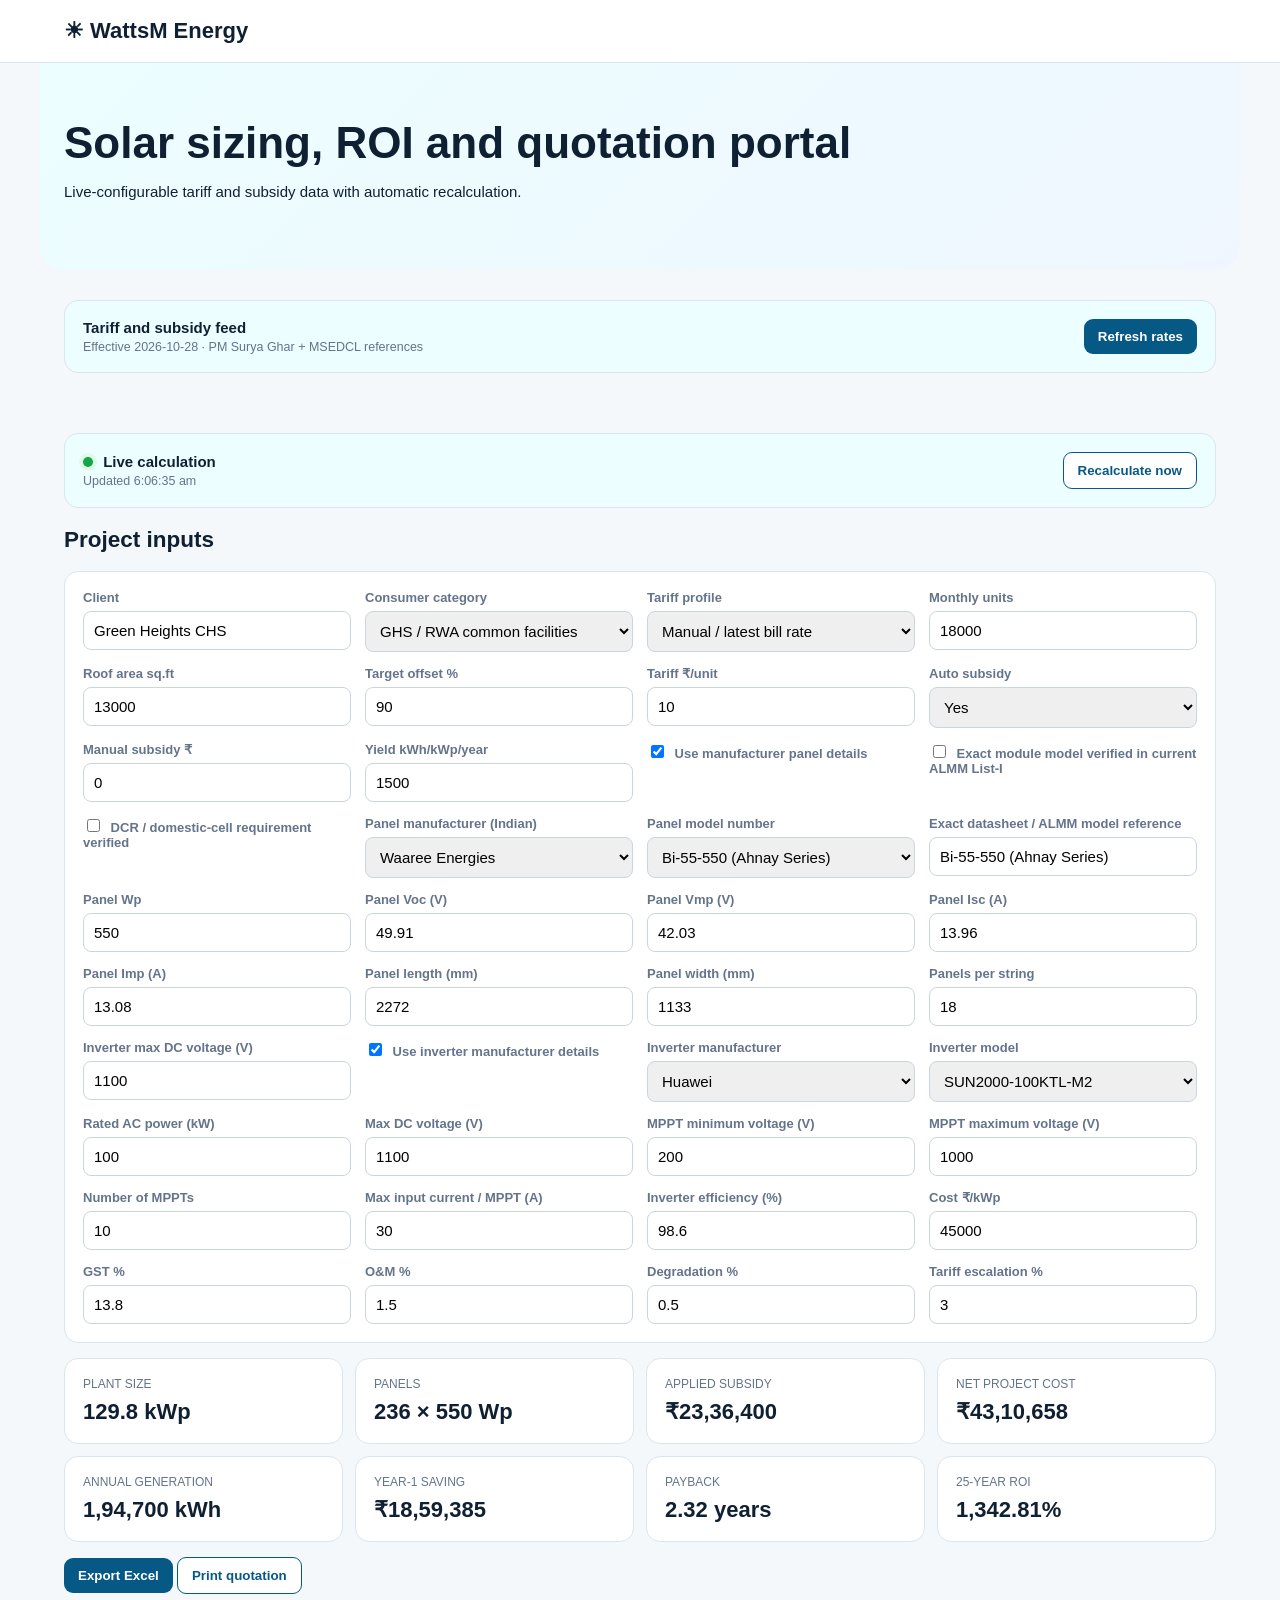
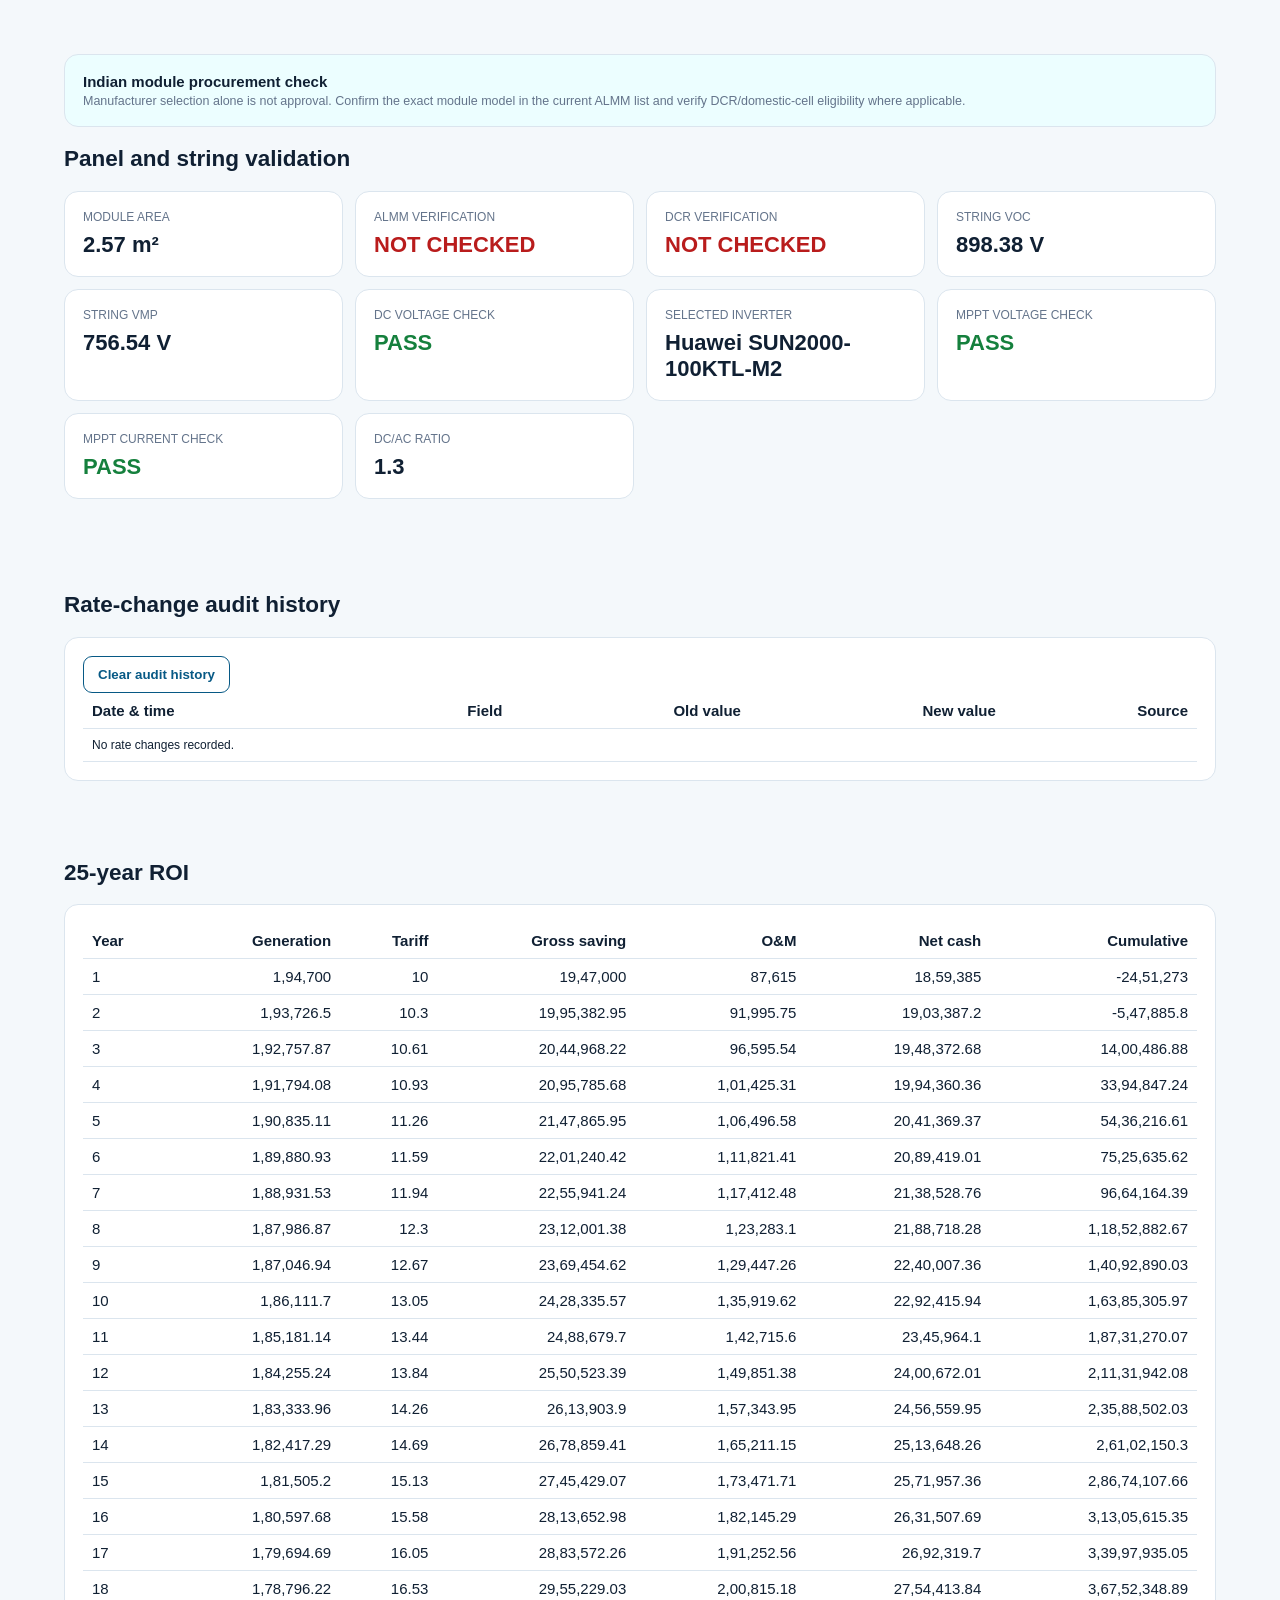
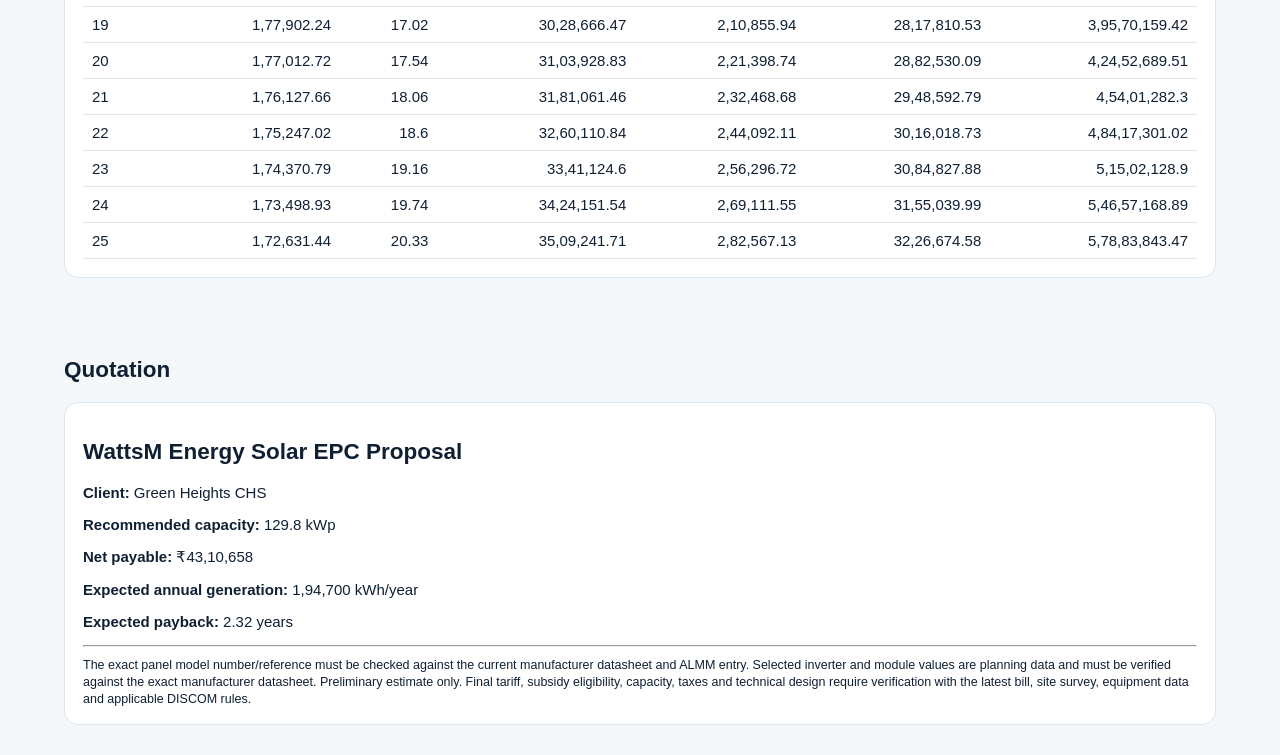
==== commit 83e63d65: "Add files via upload" ====
--- a/index.html
+++ b/index.html
@@ -1,19 +1,72 @@
-<!doctype html>
-<html lang="en"><head><meta charset="utf-8"><meta name="viewport" content="width=device-width,initial-scale=1"><meta name="description" content="WattsM Energy rooftop solar sizing, ROI and quotation portal"><title>WattsM Energy | Solar Proposal Portal</title><link rel="stylesheet" href="styles.css"><script defer src="https://cdn.sheetjs.com/xlsx-0.20.3/package/dist/xlsx.full.min.js"></script><script defer src="app.js"></script></head>
-<body><header><a class="brand" href="#top"><span class="sun">☀</span><span>WattsM Energy<small>Solar Feasibility & Quotation Portal</small></span></a><nav><a href="#calculator">Calculator</a><a href="#engineering">Engineering</a><a href="#roi">25-Year ROI</a><a href="#quote">Quotation</a></nav></header>
-<main id="top">
-<section class="hero"><div><span class="eyebrow">Rooftop solar, clearly engineered</span><h1>From electricity bill to client-ready quotation.</h1><p>Size the plant, check roof and load limits, estimate inverter and cables, model 25-year cash flow, and generate a professional quotation in one browser-based portal.</p><div class="actions"><a class="btn primary" href="#calculator">Start calculation</a><button class="btn" id="demoBtn">Load sample society</button></div></div><div class="heroCard"><div class="ring"><b id="heroKwp">0</b><span>kWp recommended</span></div><p id="heroStatus">Enter project inputs to begin.</p></div></section>
-<section id="calculator" class="section"><div class="sectionHead"><div><span class="eyebrow">01 · Client & consumption</span><h2>Project inputs</h2></div><span class="live">● Live calculation</span></div>
-<div class="panel formGrid"><label>Client / Society<input id="client" value="Green Heights CHS"></label><label>Location<input id="location" value="Pune, Maharashtra"></label><label>Quotation No.<input id="quoteNo" value="WME-2026-001"></label><label>Monthly consumption (kWh)<input id="monthlyUnits" type="number" min="0" value="18000"></label><label>Usable roof area (sq.ft)<input id="roofArea" type="number" min="0" value="13000"></label><label>Sanctioned load (kW)<input id="sanctionedLoad" type="number" min="0" value="200"></label><label>Electricity tariff (₹/kWh)<input id="tariff" type="number" min="0" step=".01" value="10"></label><label>Target solar offset (%)<input id="offset" type="number" min="1" max="100" value="90"></label></div>
-<div class="kpis"><article><span>Recommended plant</span><b id="kpiPlant">-</b></article><article><span>Panel quantity</span><b id="kpiPanels">-</b></article><article><span>Annual generation</span><b id="kpiGeneration">-</b></article><article><span>Roof check</span><b id="kpiRoof">-</b></article><article><span>Net annual benefit</span><b id="kpiSavings">-</b></article><article><span>Simple payback</span><b id="kpiPayback">-</b></article></div></section>
-<section id="engineering" class="section"><div class="sectionHead"><div><span class="eyebrow">02 · Engineering</span><h2>Load, inverter and cable sizing</h2></div><button class="btn small" id="addLoad">+ Add load</button></div>
-<div class="panel"><div class="tableWrap"><table id="loadTable"><thead><tr><th>Equipment</th><th>Qty</th><th>Rating kW</th><th>Diversity</th><th>Demand kW</th><th></th></tr></thead><tbody></tbody><tfoot><tr><th colspan="4">Total diversified demand</th><th id="totalDemand">0</th><th></th></tr></tfoot></table></div></div>
-<div class="two"><div class="panel formGrid compact"><h3>System assumptions</h3><label>Module size (Wp)<input id="panelWp" type="number" value="550"></label><label>Specific yield (kWh/kWp/year)<input id="yield" type="number" value="1500"></label><label>Area per kWp (sq.ft)<input id="areaPerKwp" type="number" value="85"></label><label>DC/AC ratio<input id="dcac" type="number" step=".05" value="1.20"></label><label>Power factor<input id="pf" type="number" step=".01" value="0.90"></label><label>System voltage (V)<input id="voltage" type="number" value="415"></label></div>
-<div class="panel formGrid compact"><h3>Cable assumptions</h3><label>DC string current (A)<input id="dcCurrent" type="number" value="15"></label><label>DC one-way distance (m)<input id="dcDistance" type="number" value="50"></label><label>Selected DC cable (mm²)<select id="dcSize"><option>4</option><option>6</option><option>10</option><option>16</option><option>25</option></select></label><label>AC one-way distance (m)<input id="acDistance" type="number" value="100"></label><label>Selected AC cable (mm² Al)<select id="acSize"><option>25</option><option>35</option><option>50</option><option>70</option><option selected>95</option><option>120</option><option>150</option><option>185</option><option>240</option></select></label><label>Max voltage drop (%)<input id="maxVd" type="number" step=".1" value="2"></label></div></div>
-<div class="resultsGrid"><article><span>Required inverter</span><b id="invResult">-</b><small id="invConfig"></small></article><article><span>AC current</span><b id="acCurrentResult">-</b><small id="acCableResult"></small></article><article><span>AC voltage drop</span><b id="acVdResult">-</b><small id="acVdStatus"></small></article><article><span>DC voltage drop</span><b id="dcVdResult">-</b><small id="dcCableResult"></small></article><article><span>Demand capacity</span><b id="demandKva">-</b><small>Based on diversified load and PF</small></article><article><span>Capacity check</span><b id="capacityCheck">-</b><small id="capacityNote"></small></article></div></section>
-<section id="roi" class="section"><div class="sectionHead"><div><span class="eyebrow">03 · Commercials</span><h2>25-year return analysis</h2></div></div><div class="panel formGrid"><label>Base EPC cost (₹/kWp)<input id="costPerKwp" type="number" value="45000"></label><label>GST (%)<input id="gst" type="number" step=".1" value="13.8"></label><label>Annual O&M (% of base EPC)<input id="omPct" type="number" step=".1" value="1.5"></label><label>O&M escalation (%/year)<input id="omEsc" type="number" step=".1" value="5"></label><label>Module degradation (%/year)<input id="degradation" type="number" step=".1" value="0.5"></label><label>Tariff escalation (%/year)<input id="tariffEsc" type="number" step=".1" value="3"></label><label>Subsidy / incentive (₹)<input id="subsidy" type="number" value="0"></label><label>Discount rate for NPV (%)<input id="discount" type="number" step=".1" value="8"></label></div>
-<div class="kpis"><article><span>Gross project cost</span><b id="grossCost">-</b></article><article><span>Net investment</span><b id="netInvestment">-</b></article><article><span>25-year net cash benefit</span><b id="lifeBenefit">-</b></article><article><span>25-year ROI</span><b id="roiPct">-</b></article><article><span>NPV</span><b id="npv">-</b></article><article><span>Lifetime generation</span><b id="lifeGeneration">-</b></article></div>
-<div class="panel tableWrap"><table id="roiTable"><thead><tr><th>Year</th><th>Generation kWh</th><th>Tariff ₹</th><th>Gross saving ₹</th><th>O&M ₹</th><th>Net cash ₹</th><th>Cumulative ₹</th></tr></thead><tbody></tbody></table></div></section>
-<section id="quote" class="section"><div class="sectionHead"><div><span class="eyebrow">04 · Proposal</span><h2>Quotation builder</h2></div><div><button class="btn" id="exportExcel">Export Excel</button><button class="btn primary" id="printQuote">Print / Save PDF</button></div></div><div class="quote" id="quotation"><div class="quoteTop"><div><h2>WATTSM ENERGY</h2><p>Rooftop Solar EPC Proposal</p></div><div><b id="qNo"></b><p id="qDate"></p></div></div><div class="quoteClient"><div><span>Prepared for</span><b id="qClient"></b><p id="qLocation"></p></div><div><span>Recommended capacity</span><b id="qCapacity"></b><p id="qPanelCount"></p></div></div><div class="tableWrap"><table><thead><tr><th>Scope</th><th>Description</th><th>Amount ₹</th></tr></thead><tbody id="quoteItems"></tbody><tfoot><tr><th colspan="2">Subtotal</th><th id="qSubtotal"></th></tr><tr><th colspan="2">GST</th><th id="qGst"></th></tr><tr><th colspan="2">Less: subsidy / incentive</th><th id="qSubsidy"></th></tr><tr class="grand"><th colspan="2">Net payable</th><th id="qTotal"></th></tr></tfoot></table></div><div class="quoteSummary"><div><span>Expected annual generation</span><b id="qGeneration"></b></div><div><span>Expected first-year saving</span><b id="qSaving"></b></div><div><span>Simple payback</span><b id="qPayback"></b></div><div><span>25-year ROI</span><b id="qRoi"></b></div></div><h3>Standard scope</h3><ul><li>PV modules, grid-tied inverter, mounting structure and balance of system.</li><li>AC/DC protection, earthing, lightning protection, installation, testing and commissioning.</li><li>Net-metering liaisoning included only when entered in the commercial scope.</li></ul><h3>Important notes</h3><p class="muted">This is a preliminary techno-commercial estimate. Final capacity, cable size, protection, structure, taxes, subsidy/eligibility and net-metering approval must be verified through site survey, approved drawings, manufacturer data and the applicable DISCOM/regulatory requirements.</p><div class="sign"><div>For WattsM Energy<br><br><b>Authorized Signatory</b></div><div>Accepted by Client<br><br><b>Name & Signature</b></div></div></div></section>
-<section class="section sources"><h2>Method and references</h2><p>The portal uses transparent planning assumptions and keeps policy inputs editable. Official references: <a href="https://pmsuryaghar.gov.in/" target="_blank">PM Surya Ghar National Portal</a>, <a href="https://www.mahadiscom.in/en/consumer/re-rooftop-net-metering/" target="_blank">MSEDCL rooftop net metering</a>, and <a href="https://www.mahadiscom.in/ismart/" target="_blank">MSEDCL I-SMART</a>.</p></section>
-</main><footer>© 2026 WattsM Energy · Preliminary engineering and quotation tool</footer><div id="toast" role="status" aria-live="polite"></div></body></html>+<!doctype html><html lang="en"><head><meta charset="utf-8"><meta name="viewport" content="width=device-width,initial-scale=1"><title>WattsM Energy Solar Portal</title><script src="https://cdn.sheetjs.com/xlsx-0.20.3/package/dist/xlsx.full.min.js"></script><style>
+:root{--b:#075985;--c:#0891b2;--g:#15803d;--r:#b91c1c;--bg:#f4f8fb;--line:#dbe5ee}*{box-sizing:border-box}body{margin:0;font:15px Segoe UI,Arial;color:#102033;background:var(--bg)}header{padding:18px 5%;background:#fff;border-bottom:1px solid var(--line);font-size:22px;font-weight:800}.hero,main{max-width:1200px;margin:auto}.hero{padding:55px 24px;background:linear-gradient(135deg,#ecfeff,#eff6ff);border-radius:0 0 24px 24px}.hero h1{font-size:44px;margin:0 0 10px}.section{padding:30px 24px}.bar,.panel,.card{background:#fff;border:1px solid var(--line);border-radius:14px;padding:18px}.bar{display:flex;justify-content:space-between;align-items:center;background:#ecfeff}.bar small{display:block;color:#64748b;margin-top:4px}.grid{display:grid;grid-template-columns:repeat(4,1fr);gap:14px}.kpis{display:grid;grid-template-columns:repeat(4,1fr);gap:12px;margin:15px 0}.card span{display:block;color:#64748b;font-size:12px;text-transform:uppercase}.card b{display:block;font-size:22px;margin-top:8px}label{display:flex;flex-direction:column;gap:6px;color:#64748b;font-weight:700;font-size:13px}input,select{padding:10px;border:1px solid #cbd5e1;border-radius:8px;font-size:15px}button{padding:10px 14px;border:0;border-radius:9px;background:var(--b);color:#fff;font-weight:800;cursor:pointer}.secondary{background:#fff;color:var(--b);border:1px solid var(--b)}table{width:100%;border-collapse:collapse;background:#fff}th,td{padding:9px;border-bottom:1px solid var(--line);text-align:right}th:first-child,td:first-child{text-align:left}.good{color:var(--g)}.bad{color:var(--r)}@media(max-width:800px){.grid,.kpis{grid-template-columns:1fr 1fr}}@media(max-width:480px){.grid,.kpis{grid-template-columns:1fr}.bar{align-items:flex-start;gap:12px;flex-direction:column}}@media print{header,.hero,.bar,button{display:none}.section{padding:0}}
+.liveDot{display:inline-block;width:10px;height:10px;border-radius:50%;background:#16a34a;box-shadow:0 0 0 4px #dcfce7;margin-right:6px}.liveDot.working{background:#f59e0b;box-shadow:0 0 0 4px #fef3c7}.liveDot.error{background:#dc2626;box-shadow:0 0 0 4px #fee2e2}input[type=checkbox]{width:auto;margin-right:7px}#auditRows td{font-size:12px}</style></head><body><header>☀ WattsM Energy</header><section class="hero"><h1>Solar sizing, ROI and quotation portal</h1><p>Live-configurable tariff and subsidy data with automatic recalculation.</p></section><main>
+<section class="section"><div class="bar"><div><b>Tariff and subsidy feed</b><small id="status">Loading configuration…</small></div><button id="refresh">Refresh rates</button></div></section>
+<section class="section"><div class="bar"><div><b><span id="liveDot" class="liveDot"></span> Live calculation</b><small id="liveMessage">Ready. Change any input to recalculate.</small></div><button class="secondary" id="recalculate" type="button">Recalculate now</button></div><h2>Project inputs</h2><div class="panel grid">
+<label>Client<input id="client" value="Green Heights CHS"></label><label>Consumer category<select id="category"><option value="ghs">GHS / RWA common facilities</option><option value="residential">Residential household</option><option value="commercial">Commercial</option><option value="industrial">Industrial</option></select></label><label>Tariff profile<select id="profile"></select></label><label>Monthly units<input id="units" type="number" value="18000"></label><label>Roof area sq.ft<input id="roof" type="number" value="13000"></label><label>Target offset %<input id="offset" type="number" value="90"></label><label>Tariff ₹/unit<input id="tariff" type="number" step=".01" value="10"></label><label>Auto subsidy<select id="auto"><option value="yes">Yes</option><option value="no">No</option></select></label><label>Manual subsidy ₹<input id="manualSub" type="number" value="0"></label><label>Yield kWh/kWp/year<input id="yield" type="number" value="1500"></label><label><span><input id="useManufacturerPanel" type="checkbox" checked> Use manufacturer panel details</span></label><label><span><input id="almmVerified" type="checkbox"> Exact module model verified in current ALMM List-I</span></label><label><span><input id="dcrVerified" type="checkbox"> DCR / domestic-cell requirement verified</span></label><label>Panel manufacturer (Indian)<select id="panelManufacturer"></select></label><label>Panel model number<select id="panelModel"></select></label><label>Exact datasheet / ALMM model reference<input id="panelModelReference" placeholder="Enter exact listed model reference"></label><label>Panel Wp<input id="panelWp" type="number" value="550"></label><label>Panel Voc (V)<input id="panelVoc" type="number" step="0.01" value="49.9"></label><label>Panel Vmp (V)<input id="panelVmp" type="number" step="0.01" value="41.8"></label><label>Panel Isc (A)<input id="panelIsc" type="number" step="0.01" value="14.0"></label><label>Panel Imp (A)<input id="panelImp" type="number" step="0.01" value="13.2"></label><label>Panel length (mm)<input id="panelLength" type="number" value="2278"></label><label>Panel width (mm)<input id="panelWidth" type="number" value="1134"></label><label>Panels per string<input id="panelsPerString" type="number" value="18"></label><label>Inverter max DC voltage (V)<input id="maxDcVoltage" type="number" value="1100"></label><label><span><input id="useManufacturerInverter" type="checkbox" checked> Use inverter manufacturer details</span></label><label>Inverter manufacturer<select id="inverterManufacturer"></select></label><label>Inverter model<select id="inverterModel"></select></label><label>Rated AC power (kW)<input id="inverterKw" type="number" value="100"></label><label>Max DC voltage (V)<input id="inverterMaxDc" type="number" value="1100"></label><label>MPPT minimum voltage (V)<input id="mpptMin" type="number" value="200"></label><label>MPPT maximum voltage (V)<input id="mpptMax" type="number" value="1000"></label><label>Number of MPPTs<input id="mpptCount" type="number" value="10"></label><label>Max input current / MPPT (A)<input id="maxMpptCurrent" type="number" step="0.1" value="30"></label><label>Inverter efficiency (%)<input id="inverterEfficiency" type="number" step="0.01" value="98.6"></label><label>Cost ₹/kWp<input id="cost" type="number" value="45000"></label><label>GST %<input id="gst" type="number" value="13.8"></label><label>O&M %<input id="om" type="number" value="1.5"></label><label>Degradation %<input id="deg" type="number" value="0.5"></label><label>Tariff escalation %<input id="esc" type="number" value="3"></label></div>
+<div class="kpis"><div class="card"><span>Plant size</span><b id="plant"></b></div><div class="card"><span>Panels</span><b id="panels"></b></div><div class="card"><span>Applied subsidy</span><b id="subsidy"></b></div><div class="card"><span>Net project cost</span><b id="net"></b></div><div class="card"><span>Annual generation</span><b id="generation"></b></div><div class="card"><span>Year-1 saving</span><b id="saving"></b></div><div class="card"><span>Payback</span><b id="payback"></b></div><div class="card"><span>25-year ROI</span><b id="roi"></b></div></div>
+<button id="excel">Export Excel</button> <button class="secondary" onclick="print()">Print quotation</button></section>
+<section class="section"><div class="bar"><div><b>Indian module procurement check</b><small>Manufacturer selection alone is not approval. Confirm the exact module model in the current ALMM list and verify DCR/domestic-cell eligibility where applicable.</small></div></div><h2>Panel and string validation</h2><div class="kpis"><div class="card"><span>Module area</span><b id="moduleArea">-</b></div><div class="card"><span>ALMM verification</span><b id="almmStatus">NOT CHECKED</b></div><div class="card"><span>DCR verification</span><b id="dcrStatus">NOT CHECKED</b></div><div class="card"><span>String Voc</span><b id="stringVoc">-</b></div><div class="card"><span>String Vmp</span><b id="stringVmp">-</b></div><div class="card"><span>DC voltage check</span><b id="dcVoltageCheck">-</b></div><div class="card"><span>Selected inverter</span><b id="selectedInverter">-</b></div><div class="card"><span>MPPT voltage check</span><b id="mpptCheck">-</b></div><div class="card"><span>MPPT current check</span><b id="mpptCurrentCheck">-</b></div><div class="card"><span>DC/AC ratio</span><b id="actualDcAc">-</b></div></div></section><section class="section"><h2>Rate-change audit history</h2><div class="panel" style="overflow:auto"><button class="secondary" id="clearAudit" type="button">Clear audit history</button><table><thead><tr><th>Date & time</th><th>Field</th><th>Old value</th><th>New value</th><th>Source</th></tr></thead><tbody id="auditRows"></tbody></table></div></section><section class="section"><h2>25-year ROI</h2><div class="panel" style="overflow:auto"><table><thead><tr><th>Year</th><th>Generation</th><th>Tariff</th><th>Gross saving</th><th>O&M</th><th>Net cash</th><th>Cumulative</th></tr></thead><tbody id="roiRows"></tbody></table></div></section>
+<section class="section"><h2>Quotation</h2><div class="panel"><h2>WattsM Energy Solar EPC Proposal</h2><p><b>Client:</b> <span id="qClient"></span></p><p><b>Recommended capacity:</b> <span id="qPlant"></span></p><p><b>Net payable:</b> <span id="qNet"></span></p><p><b>Expected annual generation:</b> <span id="qGen"></span></p><p><b>Expected payback:</b> <span id="qPay"></span></p><hr><small>The exact panel model number/reference must be checked against the current manufacturer datasheet and ALMM entry. Selected inverter and module values are planning data and must be verified against the exact manufacturer datasheet. Preliminary estimate only. Final tariff, subsidy eligibility, capacity, taxes and technical design require verification with the latest bill, site survey, equipment data and applicable DISCOM rules.</small></div></section></main>
+<script>
+const $=id=>document.getElementById(id),n=id=>Math.max(0,+$(id).value||0),fmt=x=>new Intl.NumberFormat('en-IN',{maximumFractionDigits:2}).format(x),money=x=>new Intl.NumberFormat('en-IN',{style:'currency',currency:'INR',maximumFractionDigits:0}).format(x);
+let policy={effectiveDate:'2026-10-28',sourceLabel:'PM Surya Ghar + MSEDCL references',remoteConfigUrl:'',tariffs:[{id:'manual',label:'Manual / latest bill rate',energyRate:10},{id:'res',label:'Residential planning estimate',energyRate:8},{id:'com',label:'Commercial planning estimate',energyRate:12},{id:'ind',label:'Industrial planning estimate',energyRate:10.5}],subsidies:{residential:{first2Kw:30000,next1Kw:18000,cap:78000},ghs:{perKw:18000,maxCapacityKw:500}}};let rows=[],summary=[];
+async function load(force=false){$('status').textContent='Checking data feed…';try{if(policy.remoteConfigUrl){const r=await fetch(policy.remoteConfigUrl+'?t='+Date.now(),{cache:'no-store'});if(r.ok)policy=await r.json()}profiles();$('status').textContent=`Effective ${policy.effectiveDate} · ${policy.sourceLabel}`;calc()}catch(e){$('status').textContent='Remote feed unavailable; built-in data retained.';profiles();calc()}}
+function profiles(){const s=$('profile'),old=s.value;s.innerHTML='';policy.tariffs.forEach(t=>{let o=document.createElement('option');o.value=t.id;o.textContent=t.label;o.dataset.rate=t.energyRate;s.appendChild(o)});if([...s.options].some(x=>x.value===old))s.value=old}
+function subsidy(k){if($('auto').value==='no')return n('manualSub');if($('category').value==='residential'){let p=policy.subsidies.residential;return Math.min(p.cap,Math.min(k,2)*p.first2Kw+Math.max(0,Math.min(k,3)-2)*p.next1Kw)}if($('category').value==='ghs'){let p=policy.subsidies.ghs;return Math.min(k,p.maxCapacityKw)*p.perKw}return 0}
+function calc(){let requested=n('units')*12*(Math.min(100,n('offset'))/100)/Math.max(1,n('yield')),roofLimit=n('roof')/85,k=Math.min(requested,roofLimit),panels=Math.ceil(k*1000/Math.max(1,n('panelWp')));k=panels*n('panelWp')/1000;let annual=k*n('yield'),base=k*n('cost'),gross=base*(1+n('gst')/100),sub=subsidy(k),net=Math.max(0,gross-sub),om1=base*n('om')/100,year1=annual*n('tariff')-om1,pay=year1>0?net/year1:0,cum=-net,total=0;rows=[];for(let y=1;y<=25;y++){let gen=annual*Math.pow(1-n('deg')/100,y-1),tar=n('tariff')*Math.pow(1+n('esc')/100,y-1),save=gen*tar,om=om1*Math.pow(1.05,y-1),cash=save-om;cum+=cash;total+=cash;rows.push([y,gen,tar,save,om,cash,cum])}let roi=net?((total-net)/net*100):0;$('plant').textContent=fmt(k)+' kWp';$('panels').textContent=panels+' × '+n('panelWp')+' Wp';$('subsidy').textContent=money(sub);$('net').textContent=money(net);$('generation').textContent=fmt(annual)+' kWh';$('saving').textContent=money(year1);$('payback').textContent=fmt(pay)+' years';$('roi').textContent=fmt(roi)+'%';$('roiRows').innerHTML=rows.map(r=>'<tr>'+r.map((v,i)=>`<td>${i===0?v:i===2?fmt(v):fmt(v)}</td>`).join('')+'</tr>').join('');$('qClient').textContent=$('client').value;$('qPlant').textContent=fmt(k)+' kWp';$('qNet').textContent=money(net);$('qGen').textContent=fmt(annual)+' kWh/year';$('qPay').textContent=fmt(pay)+' years';summary=[['Metric','Value'],['Client',$('client').value],['Capacity kWp',k],['Panels',panels],['Tariff',n('tariff')],['Subsidy',sub],['Net cost',net],['Annual generation',annual],['Year-1 saving',year1],['Payback',pay],['25-year ROI %',roi]]}
+$('profile').onchange=()=>{let o=$('profile').selectedOptions[0];if(o)$('tariff').value=o.dataset.rate;calc()};$('refresh').onclick=()=>load(true);document.querySelectorAll('input,select').forEach(x=>x.addEventListener('input',calc));$('excel').onclick=()=>{calc();if(window.XLSX){let wb=XLSX.utils.book_new();XLSX.utils.book_append_sheet(wb,XLSX.utils.aoa_to_sheet(summary),'Summary');XLSX.utils.book_append_sheet(wb,XLSX.utils.aoa_to_sheet([['Year','Generation','Tariff','Gross Saving','O&M','Net Cash','Cumulative'],...rows]),'25 Year ROI');XLSX.writeFile(wb,'WattsM_Solar_Quotation.xlsx')}else alert('Excel library could not load.')};
+const panelCatalog=[
+ {make:'Waaree Energies',model:'Bi-55-540 (Ahnay Series)',wp:540,voc:49.61,vmp:41.75,isc:13.83,imp:12.95,length:2272,width:1133},
+ {make:'Waaree Energies',model:'Bi-55-545 (Ahnay Series)',wp:545,voc:49.76,vmp:41.90,isc:13.90,imp:13.02,length:2272,width:1133},
+ {make:'Waaree Energies',model:'Bi-55-550 (Ahnay Series)',wp:550,voc:49.91,vmp:42.03,isc:13.96,imp:13.08,length:2272,width:1133},
+ {make:'Adani Solar',model:'ASM-M10-144-540 (Eternal Shine)',wp:540,voc:49.32,vmp:41.80,isc:13.71,imp:12.93,length:2278,width:1134},
+ {make:'Adani Solar',model:'ASM-M10-144-545 (Eternal Shine)',wp:545,voc:49.48,vmp:41.94,isc:13.79,imp:13.01,length:2278,width:1134},
+ {make:'Adani Solar',model:'ASM-M10-144-550 (Eternal Shine)',wp:550,voc:49.67,vmp:42.09,isc:13.85,imp:13.07,length:2278,width:1134},
+ {make:'Adani Solar',model:'ASB-M10-144-540 (Elan Shine Bifacial)',wp:540,voc:49.32,vmp:41.80,isc:13.71,imp:12.93,length:2278,width:1134},
+ {make:'Adani Solar',model:'ASB-M10-144-545 (Elan Shine Bifacial)',wp:545,voc:49.48,vmp:41.94,isc:13.79,imp:13.01,length:2278,width:1134},
+ {make:'Adani Solar',model:'ASB-M10-144-550 (Elan Shine Bifacial)',wp:550,voc:49.67,vmp:42.09,isc:13.85,imp:13.07,length:2278,width:1134},
+ {make:'Vikram Solar',model:'SOMERA M10 540-565W 144-cell family - enter exact suffix',wp:550,voc:49.8,vmp:41.7,isc:14.0,imp:13.19,length:2278,width:1134},
+ {make:'Vikram Solar',model:'PARADEA M10R 540-565W 144-cell DCR family - enter exact suffix',wp:550,voc:49.8,vmp:41.7,isc:14.0,imp:13.19,length:2278,width:1134},
+ {make:'Vikram Solar',model:'HYPERSOL M10R 580-605W 144-cell family - enter exact suffix',wp:580,voc:52.0,vmp:43.5,isc:14.2,imp:13.35,length:2382,width:1134},
+ {make:'RenewSys India',model:'DESERV EXTREME 144X 565-600W TOPCon - enter exact suffix',wp:580,voc:52.0,vmp:43.5,isc:14.2,imp:13.34,length:2278,width:1134},
+ {make:'RenewSys India',model:'DESERV EXTREME 144X DCR 565-600W TOPCon - enter exact suffix',wp:580,voc:52.0,vmp:43.5,isc:14.2,imp:13.34,length:2278,width:1134},
+ {make:'Tata Power Solar',model:'Manual exact model / datasheet',wp:550,voc:49.9,vmp:41.8,isc:14.0,imp:13.2,length:2278,width:1134},
+ {make:'Premier Energies',model:'Manual exact model / datasheet',wp:550,voc:49.9,vmp:41.8,isc:14.0,imp:13.2,length:2278,width:1134},
+ {make:'Goldi Solar',model:'Manual exact model / datasheet',wp:550,voc:49.9,vmp:41.8,isc:14.0,imp:13.2,length:2278,width:1134},
+ {make:'Emmvee',model:'Manual exact model / datasheet',wp:550,voc:49.9,vmp:41.8,isc:14.0,imp:13.2,length:2278,width:1134},
+ {make:'Rayzon Solar',model:'Manual exact model / datasheet',wp:550,voc:49.9,vmp:41.8,isc:14.0,imp:13.2,length:2278,width:1134},
+ {make:'Saatvik Solar',model:'Manual exact model / datasheet',wp:550,voc:49.9,vmp:41.8,isc:14.0,imp:13.2,length:2278,width:1134},
+ {make:'Jakson Solar',model:'Manual exact model / datasheet',wp:550,voc:49.9,vmp:41.8,isc:14.0,imp:13.2,length:2278,width:1134},
+ {make:'Alpex Solar',model:'Manual exact model / datasheet',wp:550,voc:49.9,vmp:41.8,isc:14.0,imp:13.2,length:2278,width:1134},
+ {make:'Custom Indian Manufacturer',model:'Manual panel details',wp:550,voc:49.9,vmp:41.8,isc:14.0,imp:13.2,length:2278,width:1134}
+];
+const inverterCatalog=[
+ {make:'Huawei',model:'SUN2000-50KTL-M3',kw:50,maxDc:1100,mpptMin:200,mpptMax:1000,mppts:4,maxMpptCurrent:30,eff:98.5},
+ {make:'Huawei',model:'SUN2000-100KTL-M2',kw:100,maxDc:1100,mpptMin:200,mpptMax:1000,mppts:10,maxMpptCurrent:30,eff:98.6},
+ {make:'Sungrow',model:'SG50CX-P2',kw:50,maxDc:1100,mpptMin:160,mpptMax:1000,mppts:5,maxMpptCurrent:30,eff:98.5},
+ {make:'Sungrow',model:'SG110CX',kw:110,maxDc:1100,mpptMin:200,mpptMax:1000,mppts:9,maxMpptCurrent:30,eff:98.7},
+ {make:'Solis',model:'S5-GC50K',kw:50,maxDc:1100,mpptMin:180,mpptMax:1000,mppts:5,maxMpptCurrent:32,eff:98.5},
+ {make:'Solis',model:'S5-GC100K',kw:100,maxDc:1100,mpptMin:180,mpptMax:1000,mppts:10,maxMpptCurrent:32,eff:98.7},
+ {make:'Growatt',model:'MAX 50KTL3 LV',kw:50,maxDc:1100,mpptMin:200,mpptMax:1000,mppts:6,maxMpptCurrent:32,eff:98.6},
+ {make:'Custom',model:'Manual inverter details',kw:100,maxDc:1100,mpptMin:200,mpptMax:1000,mppts:10,maxMpptCurrent:30,eff:98.5}
+];
+let audit=JSON.parse(localStorage.getItem('wattsmRateAudit')||'[]'), previous={};
+function addAudit(field,oldValue,newValue,source='User edit'){if(String(oldValue)===String(newValue))return;audit.unshift({at:new Date().toLocaleString('en-IN'),field,oldValue,newValue,source});audit=audit.slice(0,100);localStorage.setItem('wattsmRateAudit',JSON.stringify(audit));renderAudit()}
+function renderAudit(){$('auditRows').innerHTML=audit.map(a=>`<tr><td>${a.at}</td><td>${a.field}</td><td>${a.oldValue}</td><td>${a.newValue}</td><td>${a.source}</td></tr>`).join('')||'<tr><td colspan="5">No rate changes recorded.</td></tr>'}
+function setupPanels(){let makes=[...new Set(panelCatalog.map(x=>x.make))];$('panelManufacturer').innerHTML=makes.map(x=>`<option>${x}</option>`).join('');$('panelManufacturer').value='Waaree Energies';refreshModels();$('panelModel').value='Bi-55-550 (Ahnay Series)';applyPanel()}
+function refreshModels(){let make=$('panelManufacturer').value,models=panelCatalog.filter(x=>x.make===make);$('panelModel').innerHTML=models.map(x=>`<option>${x.model}</option>`).join('')}
+function applyPanel(){if(!$('useManufacturerPanel').checked)return;let x=panelCatalog.find(x=>x.make===$('panelManufacturer').value&&x.model===$('panelModel').value);if(!x)return;$('panelModelReference').value=x.model;[['panelWp',x.wp],['panelVoc',x.voc],['panelVmp',x.vmp],['panelIsc',x.isc],['panelImp',x.imp],['panelLength',x.length],['panelWidth',x.width]].forEach(([id,v])=>$(id).value=v);calc()}
+function setupInverters(){let makes=[...new Set(inverterCatalog.map(x=>x.make))];$('inverterManufacturer').innerHTML=makes.map(x=>`<option>${x}</option>`).join('');$('inverterManufacturer').value='Huawei';refreshInverterModels();$('inverterModel').value='SUN2000-100KTL-M2';applyInverter()}
+function refreshInverterModels(){let make=$('inverterManufacturer').value,models=inverterCatalog.filter(x=>x.make===make);$('inverterModel').innerHTML=models.map(x=>`<option>${x.model}</option>`).join('')}
+function applyInverter(){if(!$('useManufacturerInverter').checked)return;let x=inverterCatalog.find(x=>x.make===$('inverterManufacturer').value&&x.model===$('inverterModel').value);if(!x)return;[['inverterKw',x.kw],['inverterMaxDc',x.maxDc],['maxDcVoltage',x.maxDc],['mpptMin',x.mpptMin],['mpptMax',x.mpptMax],['mpptCount',x.mppts],['maxMpptCurrent',x.maxMpptCurrent],['inverterEfficiency',x.eff]].forEach(([id,v])=>$(id).value=v);calc()}
+
+const originalCalc=calc;calc=function(){try{$('liveDot').className='liveDot working';$('liveMessage').textContent='Recalculating…';originalCalc();let area=n('panelLength')*n('panelWidth')/1e6,voc=n('panelVoc')*n('panelsPerString'),vmp=n('panelVmp')*n('panelsPerString'),ok=voc<=n('inverterMaxDc'),mpptOk=vmp>=n('mpptMin')&&vmp<=n('mpptMax'),currentOk=n('panelImp')<=n('maxMpptCurrent'),plantKwp=parseFloat($('plant').textContent)||0,dcac=n('inverterKw')?plantKwp/n('inverterKw'):0;$('moduleArea').textContent=fmt(area)+' m²';$('almmStatus').textContent=$('almmVerified').checked?'VERIFIED':'NOT CHECKED';$('almmStatus').className=$('almmVerified').checked?'good':'bad';$('dcrStatus').textContent=$('dcrVerified').checked?'VERIFIED':'NOT CHECKED';$('dcrStatus').className=$('dcrVerified').checked?'good':'bad';$('stringVoc').textContent=fmt(voc)+' V';$('stringVmp').textContent=fmt(vmp)+' V';$('dcVoltageCheck').textContent=ok?'PASS':'REVIEW';$('dcVoltageCheck').className=ok?'good':'bad';$('selectedInverter').textContent=$('inverterManufacturer').value+' '+$('inverterModel').value;$('mpptCheck').textContent=mpptOk?'PASS':'REVIEW';$('mpptCheck').className=mpptOk?'good':'bad';$('mpptCurrentCheck').textContent=currentOk?'PASS':'REVIEW';$('mpptCurrentCheck').className=currentOk?'good':'bad';$('actualDcAc').textContent=fmt(dcac);$('liveDot').className='liveDot';$('liveMessage').textContent='Updated '+new Date().toLocaleTimeString('en-IN')}catch(e){$('liveDot').className='liveDot error';$('liveMessage').textContent='Calculation error: '+e.message;console.error(e)}};
+$('almmVerified').addEventListener('change',calc);$('dcrVerified').addEventListener('change',calc);$('panelManufacturer').addEventListener('change',()=>{refreshModels();applyPanel()});$('panelModel').addEventListener('change',applyPanel);$('useManufacturerPanel').addEventListener('change',()=>{['panelWp','panelVoc','panelVmp','panelIsc','panelImp','panelLength','panelWidth'].forEach(id=>$(id).readOnly=$('useManufacturerPanel').checked);if($('useManufacturerPanel').checked)applyPanel();calc()});
+['tariff','manualSub','cost','gst'].forEach(id=>{previous[id]=$(id).value;$(id).addEventListener('change',()=>{addAudit(id,previous[id],$(id).value,'Portal input');previous[id]=$(id).value})});
+$('profile').addEventListener('change',()=>addAudit('Tariff profile','Previous profile',$('profile').selectedOptions[0]?.textContent||'','Rate feed/profile'));
+$('refresh').addEventListener('click',()=>addAudit('Rate refresh','Previous configuration','Refresh requested','Portal'));
+$('clearAudit').onclick=()=>{audit=[];localStorage.removeItem('wattsmRateAudit');renderAudit()};$('recalculate').onclick=calc;
+$('inverterManufacturer').addEventListener('change',()=>{refreshInverterModels();applyInverter()});$('inverterModel').addEventListener('change',applyInverter);$('useManufacturerInverter').addEventListener('change',()=>{['inverterKw','inverterMaxDc','mpptMin','mpptMax','mpptCount','maxMpptCurrent','inverterEfficiency'].forEach(id=>$(id).readOnly=$('useManufacturerInverter').checked);if($('useManufacturerInverter').checked)applyInverter();calc()});
+setupPanels();setupInverters();renderAudit();$('useManufacturerPanel').dispatchEvent(new Event('change'));$('useManufacturerInverter').dispatchEvent(new Event('change'));profiles();calc();load();
+</script></body></html>
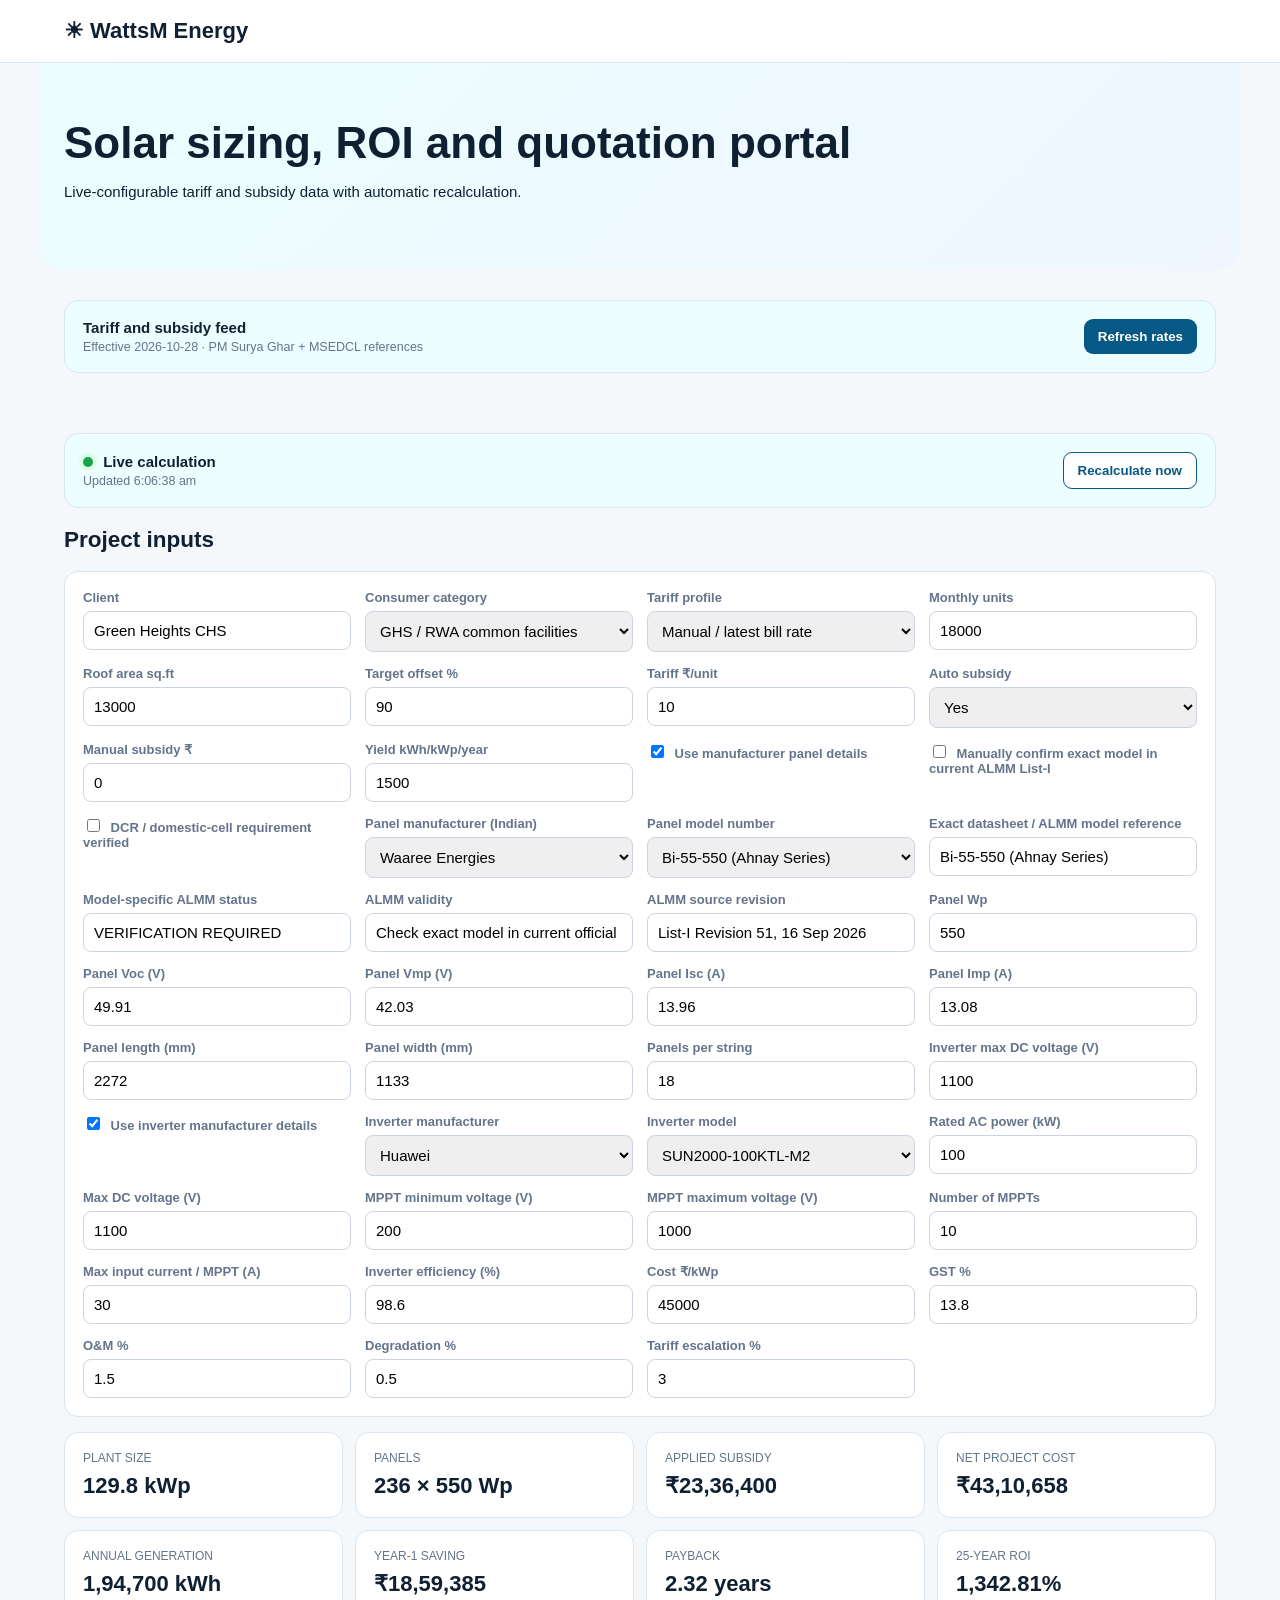
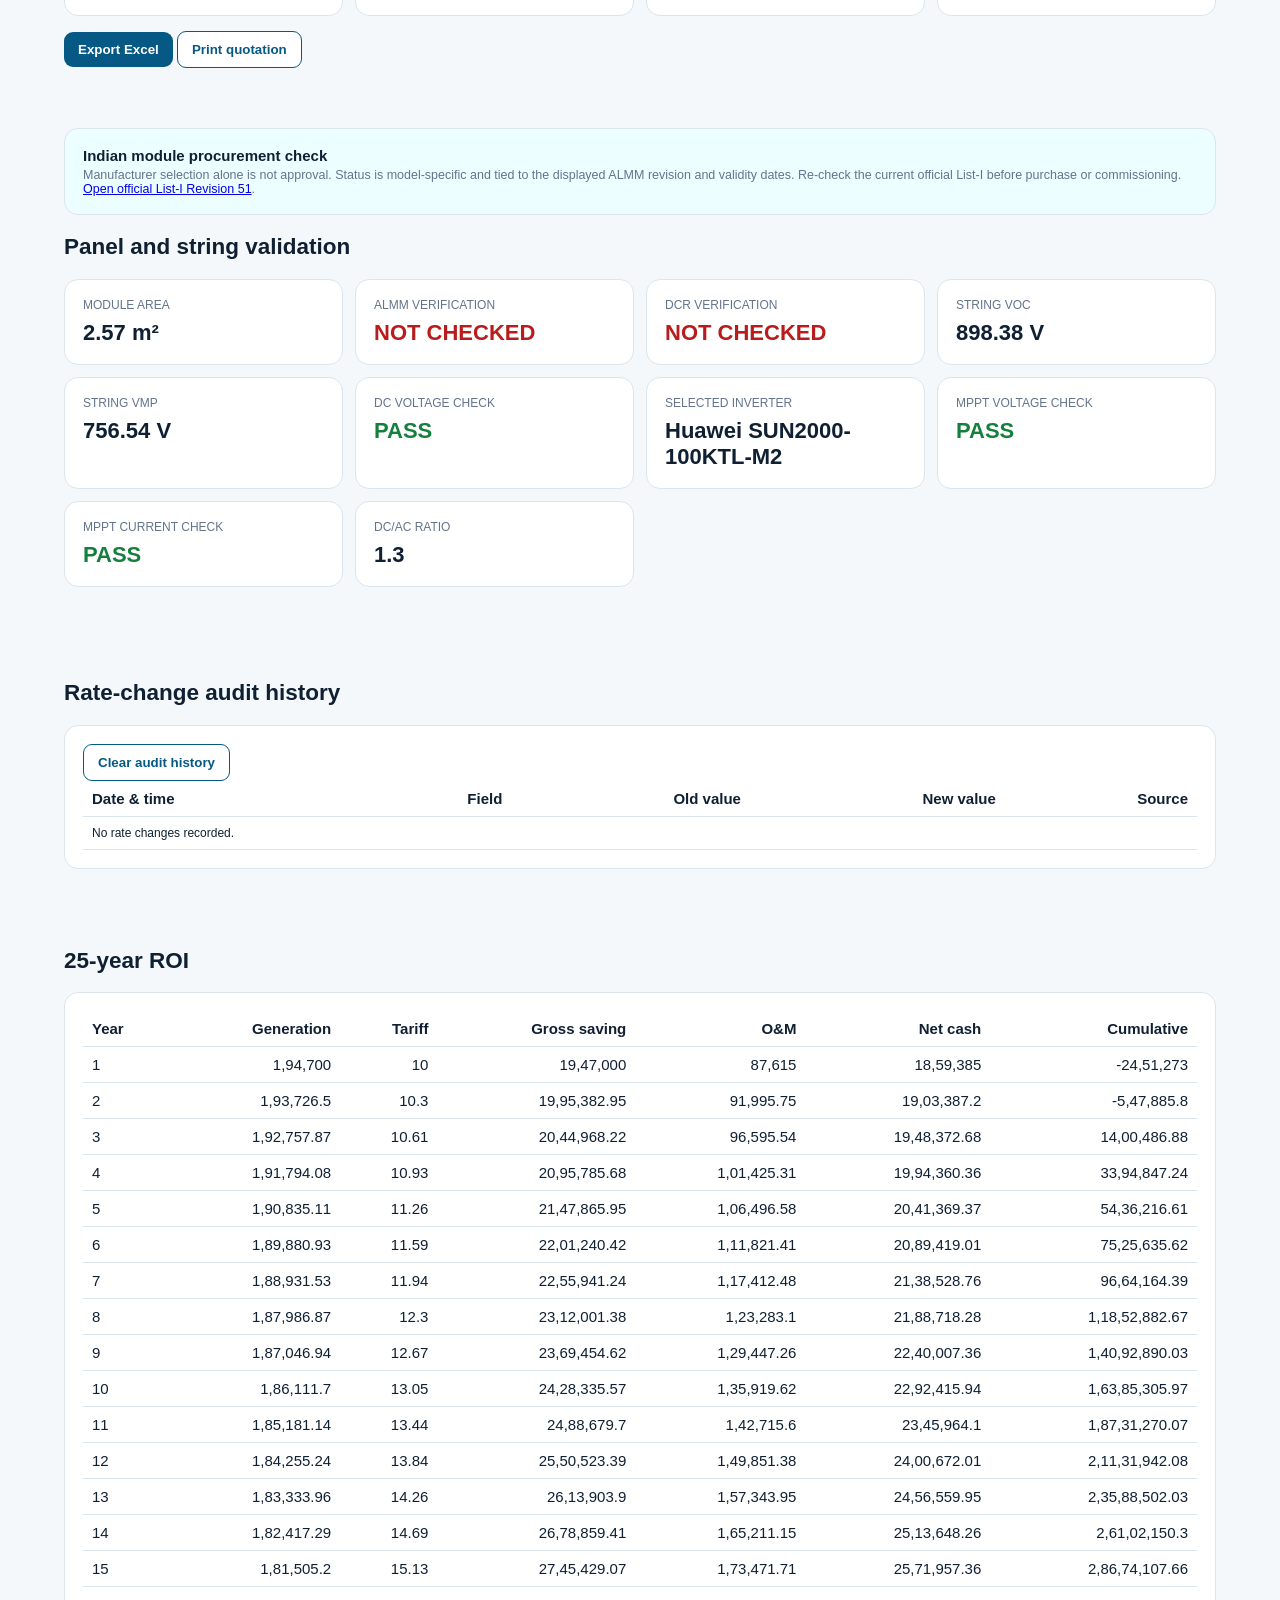
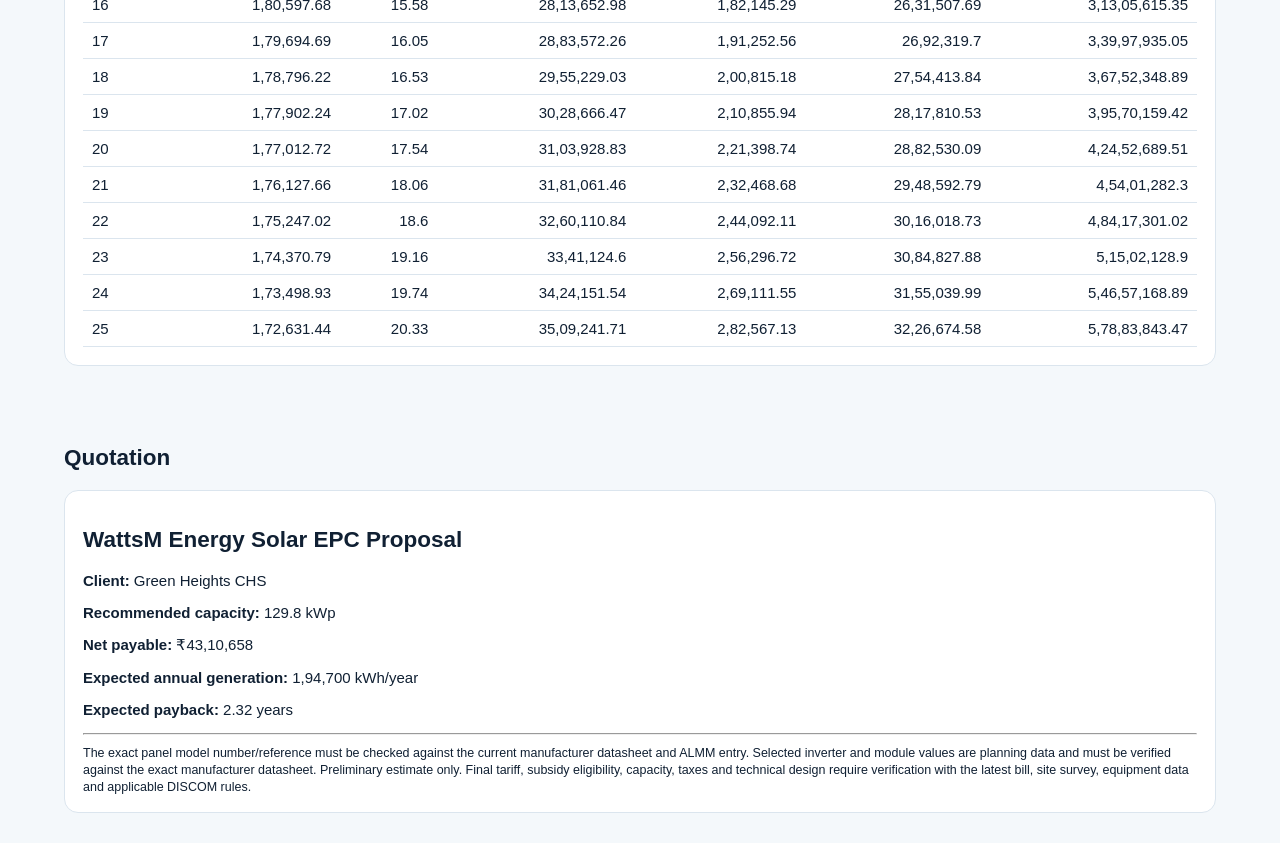
==== commit f5d59e30: "Add files via upload" ====
--- a/index.html
+++ b/index.html
@@ -3,10 +3,10 @@
 .liveDot{display:inline-block;width:10px;height:10px;border-radius:50%;background:#16a34a;box-shadow:0 0 0 4px #dcfce7;margin-right:6px}.liveDot.working{background:#f59e0b;box-shadow:0 0 0 4px #fef3c7}.liveDot.error{background:#dc2626;box-shadow:0 0 0 4px #fee2e2}input[type=checkbox]{width:auto;margin-right:7px}#auditRows td{font-size:12px}</style></head><body><header>☀ WattsM Energy</header><section class="hero"><h1>Solar sizing, ROI and quotation portal</h1><p>Live-configurable tariff and subsidy data with automatic recalculation.</p></section><main>
 <section class="section"><div class="bar"><div><b>Tariff and subsidy feed</b><small id="status">Loading configuration…</small></div><button id="refresh">Refresh rates</button></div></section>
 <section class="section"><div class="bar"><div><b><span id="liveDot" class="liveDot"></span> Live calculation</b><small id="liveMessage">Ready. Change any input to recalculate.</small></div><button class="secondary" id="recalculate" type="button">Recalculate now</button></div><h2>Project inputs</h2><div class="panel grid">
-<label>Client<input id="client" value="Green Heights CHS"></label><label>Consumer category<select id="category"><option value="ghs">GHS / RWA common facilities</option><option value="residential">Residential household</option><option value="commercial">Commercial</option><option value="industrial">Industrial</option></select></label><label>Tariff profile<select id="profile"></select></label><label>Monthly units<input id="units" type="number" value="18000"></label><label>Roof area sq.ft<input id="roof" type="number" value="13000"></label><label>Target offset %<input id="offset" type="number" value="90"></label><label>Tariff ₹/unit<input id="tariff" type="number" step=".01" value="10"></label><label>Auto subsidy<select id="auto"><option value="yes">Yes</option><option value="no">No</option></select></label><label>Manual subsidy ₹<input id="manualSub" type="number" value="0"></label><label>Yield kWh/kWp/year<input id="yield" type="number" value="1500"></label><label><span><input id="useManufacturerPanel" type="checkbox" checked> Use manufacturer panel details</span></label><label><span><input id="almmVerified" type="checkbox"> Exact module model verified in current ALMM List-I</span></label><label><span><input id="dcrVerified" type="checkbox"> DCR / domestic-cell requirement verified</span></label><label>Panel manufacturer (Indian)<select id="panelManufacturer"></select></label><label>Panel model number<select id="panelModel"></select></label><label>Exact datasheet / ALMM model reference<input id="panelModelReference" placeholder="Enter exact listed model reference"></label><label>Panel Wp<input id="panelWp" type="number" value="550"></label><label>Panel Voc (V)<input id="panelVoc" type="number" step="0.01" value="49.9"></label><label>Panel Vmp (V)<input id="panelVmp" type="number" step="0.01" value="41.8"></label><label>Panel Isc (A)<input id="panelIsc" type="number" step="0.01" value="14.0"></label><label>Panel Imp (A)<input id="panelImp" type="number" step="0.01" value="13.2"></label><label>Panel length (mm)<input id="panelLength" type="number" value="2278"></label><label>Panel width (mm)<input id="panelWidth" type="number" value="1134"></label><label>Panels per string<input id="panelsPerString" type="number" value="18"></label><label>Inverter max DC voltage (V)<input id="maxDcVoltage" type="number" value="1100"></label><label><span><input id="useManufacturerInverter" type="checkbox" checked> Use inverter manufacturer details</span></label><label>Inverter manufacturer<select id="inverterManufacturer"></select></label><label>Inverter model<select id="inverterModel"></select></label><label>Rated AC power (kW)<input id="inverterKw" type="number" value="100"></label><label>Max DC voltage (V)<input id="inverterMaxDc" type="number" value="1100"></label><label>MPPT minimum voltage (V)<input id="mpptMin" type="number" value="200"></label><label>MPPT maximum voltage (V)<input id="mpptMax" type="number" value="1000"></label><label>Number of MPPTs<input id="mpptCount" type="number" value="10"></label><label>Max input current / MPPT (A)<input id="maxMpptCurrent" type="number" step="0.1" value="30"></label><label>Inverter efficiency (%)<input id="inverterEfficiency" type="number" step="0.01" value="98.6"></label><label>Cost ₹/kWp<input id="cost" type="number" value="45000"></label><label>GST %<input id="gst" type="number" value="13.8"></label><label>O&M %<input id="om" type="number" value="1.5"></label><label>Degradation %<input id="deg" type="number" value="0.5"></label><label>Tariff escalation %<input id="esc" type="number" value="3"></label></div>
+<label>Client<input id="client" value="Green Heights CHS"></label><label>Consumer category<select id="category"><option value="ghs">GHS / RWA common facilities</option><option value="residential">Residential household</option><option value="commercial">Commercial</option><option value="industrial">Industrial</option></select></label><label>Tariff profile<select id="profile"></select></label><label>Monthly units<input id="units" type="number" value="18000"></label><label>Roof area sq.ft<input id="roof" type="number" value="13000"></label><label>Target offset %<input id="offset" type="number" value="90"></label><label>Tariff ₹/unit<input id="tariff" type="number" step=".01" value="10"></label><label>Auto subsidy<select id="auto"><option value="yes">Yes</option><option value="no">No</option></select></label><label>Manual subsidy ₹<input id="manualSub" type="number" value="0"></label><label>Yield kWh/kWp/year<input id="yield" type="number" value="1500"></label><label><span><input id="useManufacturerPanel" type="checkbox" checked> Use manufacturer panel details</span></label><label><span><input id="almmVerified" type="checkbox"> Manually confirm exact model in current ALMM List-I</span></label><label><span><input id="dcrVerified" type="checkbox"> DCR / domestic-cell requirement verified</span></label><label>Panel manufacturer (Indian)<select id="panelManufacturer"></select></label><label>Panel model number<select id="panelModel"></select></label><label>Exact datasheet / ALMM model reference<input id="panelModelReference" placeholder="Enter exact listed model reference"></label><label>Model-specific ALMM status<input id="modelAlmmStatus" readonly value="Verification required"></label><label>ALMM validity<input id="modelAlmmValidity" readonly value="Check current official List-I"></label><label>ALMM source revision<input id="modelAlmmRevision" readonly value="List-I Revision 51, 16 Sep 2026"></label><label>Panel Wp<input id="panelWp" type="number" value="550"></label><label>Panel Voc (V)<input id="panelVoc" type="number" step="0.01" value="49.9"></label><label>Panel Vmp (V)<input id="panelVmp" type="number" step="0.01" value="41.8"></label><label>Panel Isc (A)<input id="panelIsc" type="number" step="0.01" value="14.0"></label><label>Panel Imp (A)<input id="panelImp" type="number" step="0.01" value="13.2"></label><label>Panel length (mm)<input id="panelLength" type="number" value="2278"></label><label>Panel width (mm)<input id="panelWidth" type="number" value="1134"></label><label>Panels per string<input id="panelsPerString" type="number" value="18"></label><label>Inverter max DC voltage (V)<input id="maxDcVoltage" type="number" value="1100"></label><label><span><input id="useManufacturerInverter" type="checkbox" checked> Use inverter manufacturer details</span></label><label>Inverter manufacturer<select id="inverterManufacturer"></select></label><label>Inverter model<select id="inverterModel"></select></label><label>Rated AC power (kW)<input id="inverterKw" type="number" value="100"></label><label>Max DC voltage (V)<input id="inverterMaxDc" type="number" value="1100"></label><label>MPPT minimum voltage (V)<input id="mpptMin" type="number" value="200"></label><label>MPPT maximum voltage (V)<input id="mpptMax" type="number" value="1000"></label><label>Number of MPPTs<input id="mpptCount" type="number" value="10"></label><label>Max input current / MPPT (A)<input id="maxMpptCurrent" type="number" step="0.1" value="30"></label><label>Inverter efficiency (%)<input id="inverterEfficiency" type="number" step="0.01" value="98.6"></label><label>Cost ₹/kWp<input id="cost" type="number" value="45000"></label><label>GST %<input id="gst" type="number" value="13.8"></label><label>O&M %<input id="om" type="number" value="1.5"></label><label>Degradation %<input id="deg" type="number" value="0.5"></label><label>Tariff escalation %<input id="esc" type="number" value="3"></label></div>
 <div class="kpis"><div class="card"><span>Plant size</span><b id="plant"></b></div><div class="card"><span>Panels</span><b id="panels"></b></div><div class="card"><span>Applied subsidy</span><b id="subsidy"></b></div><div class="card"><span>Net project cost</span><b id="net"></b></div><div class="card"><span>Annual generation</span><b id="generation"></b></div><div class="card"><span>Year-1 saving</span><b id="saving"></b></div><div class="card"><span>Payback</span><b id="payback"></b></div><div class="card"><span>25-year ROI</span><b id="roi"></b></div></div>
 <button id="excel">Export Excel</button> <button class="secondary" onclick="print()">Print quotation</button></section>
-<section class="section"><div class="bar"><div><b>Indian module procurement check</b><small>Manufacturer selection alone is not approval. Confirm the exact module model in the current ALMM list and verify DCR/domestic-cell eligibility where applicable.</small></div></div><h2>Panel and string validation</h2><div class="kpis"><div class="card"><span>Module area</span><b id="moduleArea">-</b></div><div class="card"><span>ALMM verification</span><b id="almmStatus">NOT CHECKED</b></div><div class="card"><span>DCR verification</span><b id="dcrStatus">NOT CHECKED</b></div><div class="card"><span>String Voc</span><b id="stringVoc">-</b></div><div class="card"><span>String Vmp</span><b id="stringVmp">-</b></div><div class="card"><span>DC voltage check</span><b id="dcVoltageCheck">-</b></div><div class="card"><span>Selected inverter</span><b id="selectedInverter">-</b></div><div class="card"><span>MPPT voltage check</span><b id="mpptCheck">-</b></div><div class="card"><span>MPPT current check</span><b id="mpptCurrentCheck">-</b></div><div class="card"><span>DC/AC ratio</span><b id="actualDcAc">-</b></div></div></section><section class="section"><h2>Rate-change audit history</h2><div class="panel" style="overflow:auto"><button class="secondary" id="clearAudit" type="button">Clear audit history</button><table><thead><tr><th>Date & time</th><th>Field</th><th>Old value</th><th>New value</th><th>Source</th></tr></thead><tbody id="auditRows"></tbody></table></div></section><section class="section"><h2>25-year ROI</h2><div class="panel" style="overflow:auto"><table><thead><tr><th>Year</th><th>Generation</th><th>Tariff</th><th>Gross saving</th><th>O&M</th><th>Net cash</th><th>Cumulative</th></tr></thead><tbody id="roiRows"></tbody></table></div></section>
+<section class="section"><div class="bar"><div><b>Indian module procurement check</b><small>Manufacturer selection alone is not approval. Status is model-specific and tied to the displayed ALMM revision and validity dates. Re-check the current official List-I before purchase or commissioning. <a href="https://cdnbbsr.s3waas.gov.in/s3716e1b8c6cd17b771da77391355749f3/uploads/2026/09/202609161469951718.pdf" target="_blank">Open official List-I Revision 51</a>.</small></div></div><h2>Panel and string validation</h2><div class="kpis"><div class="card"><span>Module area</span><b id="moduleArea">-</b></div><div class="card"><span>ALMM verification</span><b id="almmStatus">NOT CHECKED</b></div><div class="card"><span>DCR verification</span><b id="dcrStatus">NOT CHECKED</b></div><div class="card"><span>String Voc</span><b id="stringVoc">-</b></div><div class="card"><span>String Vmp</span><b id="stringVmp">-</b></div><div class="card"><span>DC voltage check</span><b id="dcVoltageCheck">-</b></div><div class="card"><span>Selected inverter</span><b id="selectedInverter">-</b></div><div class="card"><span>MPPT voltage check</span><b id="mpptCheck">-</b></div><div class="card"><span>MPPT current check</span><b id="mpptCurrentCheck">-</b></div><div class="card"><span>DC/AC ratio</span><b id="actualDcAc">-</b></div></div></section><section class="section"><h2>Rate-change audit history</h2><div class="panel" style="overflow:auto"><button class="secondary" id="clearAudit" type="button">Clear audit history</button><table><thead><tr><th>Date & time</th><th>Field</th><th>Old value</th><th>New value</th><th>Source</th></tr></thead><tbody id="auditRows"></tbody></table></div></section><section class="section"><h2>25-year ROI</h2><div class="panel" style="overflow:auto"><table><thead><tr><th>Year</th><th>Generation</th><th>Tariff</th><th>Gross saving</th><th>O&M</th><th>Net cash</th><th>Cumulative</th></tr></thead><tbody id="roiRows"></tbody></table></div></section>
 <section class="section"><h2>Quotation</h2><div class="panel"><h2>WattsM Energy Solar EPC Proposal</h2><p><b>Client:</b> <span id="qClient"></span></p><p><b>Recommended capacity:</b> <span id="qPlant"></span></p><p><b>Net payable:</b> <span id="qNet"></span></p><p><b>Expected annual generation:</b> <span id="qGen"></span></p><p><b>Expected payback:</b> <span id="qPay"></span></p><hr><small>The exact panel model number/reference must be checked against the current manufacturer datasheet and ALMM entry. Selected inverter and module values are planning data and must be verified against the exact manufacturer datasheet. Preliminary estimate only. Final tariff, subsidy eligibility, capacity, taxes and technical design require verification with the latest bill, site survey, equipment data and applicable DISCOM rules.</small></div></section></main>
 <script>
 const $=id=>document.getElementById(id),n=id=>Math.max(0,+$(id).value||0),fmt=x=>new Intl.NumberFormat('en-IN',{maximumFractionDigits:2}).format(x),money=x=>new Intl.NumberFormat('en-IN',{style:'currency',currency:'INR',maximumFractionDigits:0}).format(x);
@@ -29,8 +29,11 @@
  {make:'Vikram Solar',model:'SOMERA M10 540-565W 144-cell family - enter exact suffix',wp:550,voc:49.8,vmp:41.7,isc:14.0,imp:13.19,length:2278,width:1134},
  {make:'Vikram Solar',model:'PARADEA M10R 540-565W 144-cell DCR family - enter exact suffix',wp:550,voc:49.8,vmp:41.7,isc:14.0,imp:13.19,length:2278,width:1134},
  {make:'Vikram Solar',model:'HYPERSOL M10R 580-605W 144-cell family - enter exact suffix',wp:580,voc:52.0,vmp:43.5,isc:14.2,imp:13.35,length:2382,width:1134},
- {make:'RenewSys India',model:'DESERV EXTREME 144X 565-600W TOPCon - enter exact suffix',wp:580,voc:52.0,vmp:43.5,isc:14.2,imp:13.34,length:2278,width:1134},
- {make:'RenewSys India',model:'DESERV EXTREME 144X DCR 565-600W TOPCon - enter exact suffix',wp:580,voc:52.0,vmp:43.5,isc:14.2,imp:13.34,length:2278,width:1134},
+ {make:'RenewSys India',model:'DESERV EXTREME R-600',wp:600,voc:52.0,vmp:43.5,isc:14.5,imp:13.79,length:2382,width:1134,almm:'LISTED',validFrom:'07.02.2026',validTo:'06.02.2030',revision:'List-I Revision 51'},
+ {make:'RenewSys India',model:'DESERV EXTREME R-605',wp:605,voc:52.0,vmp:43.5,isc:14.6,imp:13.91,length:2382,width:1134,almm:'LISTED',validFrom:'07.02.2026',validTo:'06.02.2030',revision:'List-I Revision 51'},
+ {make:'RenewSys India',model:'DESERV EXTREME R-610',wp:610,voc:52.0,vmp:43.5,isc:14.7,imp:14.02,length:2382,width:1134,almm:'LISTED',validFrom:'07.02.2026',validTo:'06.02.2030',revision:'List-I Revision 51'},
+ {make:'RenewSys India',model:'DESERV EXTREME R-615',wp:615,voc:52.0,vmp:43.5,isc:14.8,imp:14.14,length:2382,width:1134,almm:'LISTED',validFrom:'07.02.2026',validTo:'06.02.2030',revision:'List-I Revision 51'},
+ {make:'RenewSys India',model:'DESERV EXTREME R-620',wp:620,voc:52.0,vmp:43.5,isc:14.9,imp:14.25,length:2382,width:1134,almm:'LISTED',validFrom:'07.02.2026',validTo:'06.02.2030',revision:'List-I Revision 51'},
  {make:'Tata Power Solar',model:'Manual exact model / datasheet',wp:550,voc:49.9,vmp:41.8,isc:14.0,imp:13.2,length:2278,width:1134},
  {make:'Premier Energies',model:'Manual exact model / datasheet',wp:550,voc:49.9,vmp:41.8,isc:14.0,imp:13.2,length:2278,width:1134},
  {make:'Goldi Solar',model:'Manual exact model / datasheet',wp:550,voc:49.9,vmp:41.8,isc:14.0,imp:13.2,length:2278,width:1134},
@@ -56,13 +59,13 @@
 function renderAudit(){$('auditRows').innerHTML=audit.map(a=>`<tr><td>${a.at}</td><td>${a.field}</td><td>${a.oldValue}</td><td>${a.newValue}</td><td>${a.source}</td></tr>`).join('')||'<tr><td colspan="5">No rate changes recorded.</td></tr>'}
 function setupPanels(){let makes=[...new Set(panelCatalog.map(x=>x.make))];$('panelManufacturer').innerHTML=makes.map(x=>`<option>${x}</option>`).join('');$('panelManufacturer').value='Waaree Energies';refreshModels();$('panelModel').value='Bi-55-550 (Ahnay Series)';applyPanel()}
 function refreshModels(){let make=$('panelManufacturer').value,models=panelCatalog.filter(x=>x.make===make);$('panelModel').innerHTML=models.map(x=>`<option>${x.model}</option>`).join('')}
-function applyPanel(){if(!$('useManufacturerPanel').checked)return;let x=panelCatalog.find(x=>x.make===$('panelManufacturer').value&&x.model===$('panelModel').value);if(!x)return;$('panelModelReference').value=x.model;[['panelWp',x.wp],['panelVoc',x.voc],['panelVmp',x.vmp],['panelIsc',x.isc],['panelImp',x.imp],['panelLength',x.length],['panelWidth',x.width]].forEach(([id,v])=>$(id).value=v);calc()}
+function applyPanel(){if(!$('useManufacturerPanel').checked)return;let x=panelCatalog.find(x=>x.make===$('panelManufacturer').value&&x.model===$('panelModel').value);if(!x)return;$('panelModelReference').value=x.model;let st=x.almm||'VERIFY';$('modelAlmmStatus').value=st==='LISTED'?'LISTED - model match':'VERIFICATION REQUIRED';$('modelAlmmValidity').value=x.validFrom&&x.validTo?x.validFrom+' to '+x.validTo:'Check exact model in current official List-I';$('modelAlmmRevision').value=x.revision||'List-I Revision 51, 16 Sep 2026';$('almmVerified').checked=st==='LISTED';[['panelWp',x.wp],['panelVoc',x.voc],['panelVmp',x.vmp],['panelIsc',x.isc],['panelImp',x.imp],['panelLength',x.length],['panelWidth',x.width]].forEach(([id,v])=>$(id).value=v);calc()}
 function setupInverters(){let makes=[...new Set(inverterCatalog.map(x=>x.make))];$('inverterManufacturer').innerHTML=makes.map(x=>`<option>${x}</option>`).join('');$('inverterManufacturer').value='Huawei';refreshInverterModels();$('inverterModel').value='SUN2000-100KTL-M2';applyInverter()}
 function refreshInverterModels(){let make=$('inverterManufacturer').value,models=inverterCatalog.filter(x=>x.make===make);$('inverterModel').innerHTML=models.map(x=>`<option>${x.model}</option>`).join('')}
 function applyInverter(){if(!$('useManufacturerInverter').checked)return;let x=inverterCatalog.find(x=>x.make===$('inverterManufacturer').value&&x.model===$('inverterModel').value);if(!x)return;[['inverterKw',x.kw],['inverterMaxDc',x.maxDc],['maxDcVoltage',x.maxDc],['mpptMin',x.mpptMin],['mpptMax',x.mpptMax],['mpptCount',x.mppts],['maxMpptCurrent',x.maxMpptCurrent],['inverterEfficiency',x.eff]].forEach(([id,v])=>$(id).value=v);calc()}
 
-const originalCalc=calc;calc=function(){try{$('liveDot').className='liveDot working';$('liveMessage').textContent='Recalculating…';originalCalc();let area=n('panelLength')*n('panelWidth')/1e6,voc=n('panelVoc')*n('panelsPerString'),vmp=n('panelVmp')*n('panelsPerString'),ok=voc<=n('inverterMaxDc'),mpptOk=vmp>=n('mpptMin')&&vmp<=n('mpptMax'),currentOk=n('panelImp')<=n('maxMpptCurrent'),plantKwp=parseFloat($('plant').textContent)||0,dcac=n('inverterKw')?plantKwp/n('inverterKw'):0;$('moduleArea').textContent=fmt(area)+' m²';$('almmStatus').textContent=$('almmVerified').checked?'VERIFIED':'NOT CHECKED';$('almmStatus').className=$('almmVerified').checked?'good':'bad';$('dcrStatus').textContent=$('dcrVerified').checked?'VERIFIED':'NOT CHECKED';$('dcrStatus').className=$('dcrVerified').checked?'good':'bad';$('stringVoc').textContent=fmt(voc)+' V';$('stringVmp').textContent=fmt(vmp)+' V';$('dcVoltageCheck').textContent=ok?'PASS':'REVIEW';$('dcVoltageCheck').className=ok?'good':'bad';$('selectedInverter').textContent=$('inverterManufacturer').value+' '+$('inverterModel').value;$('mpptCheck').textContent=mpptOk?'PASS':'REVIEW';$('mpptCheck').className=mpptOk?'good':'bad';$('mpptCurrentCheck').textContent=currentOk?'PASS':'REVIEW';$('mpptCurrentCheck').className=currentOk?'good':'bad';$('actualDcAc').textContent=fmt(dcac);$('liveDot').className='liveDot';$('liveMessage').textContent='Updated '+new Date().toLocaleTimeString('en-IN')}catch(e){$('liveDot').className='liveDot error';$('liveMessage').textContent='Calculation error: '+e.message;console.error(e)}};
-$('almmVerified').addEventListener('change',calc);$('dcrVerified').addEventListener('change',calc);$('panelManufacturer').addEventListener('change',()=>{refreshModels();applyPanel()});$('panelModel').addEventListener('change',applyPanel);$('useManufacturerPanel').addEventListener('change',()=>{['panelWp','panelVoc','panelVmp','panelIsc','panelImp','panelLength','panelWidth'].forEach(id=>$(id).readOnly=$('useManufacturerPanel').checked);if($('useManufacturerPanel').checked)applyPanel();calc()});
+const originalCalc=calc;calc=function(){try{$('liveDot').className='liveDot working';$('liveMessage').textContent='Recalculating…';originalCalc();let area=n('panelLength')*n('panelWidth')/1e6,voc=n('panelVoc')*n('panelsPerString'),vmp=n('panelVmp')*n('panelsPerString'),ok=voc<=n('inverterMaxDc'),mpptOk=vmp>=n('mpptMin')&&vmp<=n('mpptMax'),currentOk=n('panelImp')<=n('maxMpptCurrent'),plantKwp=parseFloat($('plant').textContent)||0,dcac=n('inverterKw')?plantKwp/n('inverterKw'):0;$('moduleArea').textContent=fmt(area)+' m²';$('almmStatus').textContent=$('almmVerified').checked?'VERIFIED':'NOT CHECKED';$('almmStatus').className=$('almmVerified').checked?'good':'bad';$('dcrStatus').textContent=$('dcrVerified').checked?'VERIFIED':'NOT CHECKED';$('dcrStatus').className=$('dcrVerified').checked?'good':'bad';if($('modelAlmmStatus').value.startsWith('LISTED')){$('almmStatus').textContent='LISTED MODEL';$('almmStatus').className='good'}$('stringVoc').textContent=fmt(voc)+' V';$('stringVmp').textContent=fmt(vmp)+' V';$('dcVoltageCheck').textContent=ok?'PASS':'REVIEW';$('dcVoltageCheck').className=ok?'good':'bad';$('selectedInverter').textContent=$('inverterManufacturer').value+' '+$('inverterModel').value;$('mpptCheck').textContent=mpptOk?'PASS':'REVIEW';$('mpptCheck').className=mpptOk?'good':'bad';$('mpptCurrentCheck').textContent=currentOk?'PASS':'REVIEW';$('mpptCurrentCheck').className=currentOk?'good':'bad';$('actualDcAc').textContent=fmt(dcac);$('liveDot').className='liveDot';$('liveMessage').textContent='Updated '+new Date().toLocaleTimeString('en-IN')}catch(e){$('liveDot').className='liveDot error';$('liveMessage').textContent='Calculation error: '+e.message;console.error(e)}};
+$('almmVerified').addEventListener('change',calc);$('dcrVerified').addEventListener('change',calc);$('panelManufacturer').addEventListener('change',()=>{refreshModels();applyPanel()});$('panelModel').addEventListener('change',()=>{addAudit('Panel model','Previous model',$('panelModel').value,'Manufacturer catalogue / ALMM check');applyPanel()});$('useManufacturerPanel').addEventListener('change',()=>{['panelWp','panelVoc','panelVmp','panelIsc','panelImp','panelLength','panelWidth'].forEach(id=>$(id).readOnly=$('useManufacturerPanel').checked);if($('useManufacturerPanel').checked)applyPanel();calc()});
 ['tariff','manualSub','cost','gst'].forEach(id=>{previous[id]=$(id).value;$(id).addEventListener('change',()=>{addAudit(id,previous[id],$(id).value,'Portal input');previous[id]=$(id).value})});
 $('profile').addEventListener('change',()=>addAudit('Tariff profile','Previous profile',$('profile').selectedOptions[0]?.textContent||'','Rate feed/profile'));
 $('refresh').addEventListener('click',()=>addAudit('Rate refresh','Previous configuration','Refresh requested','Portal'));
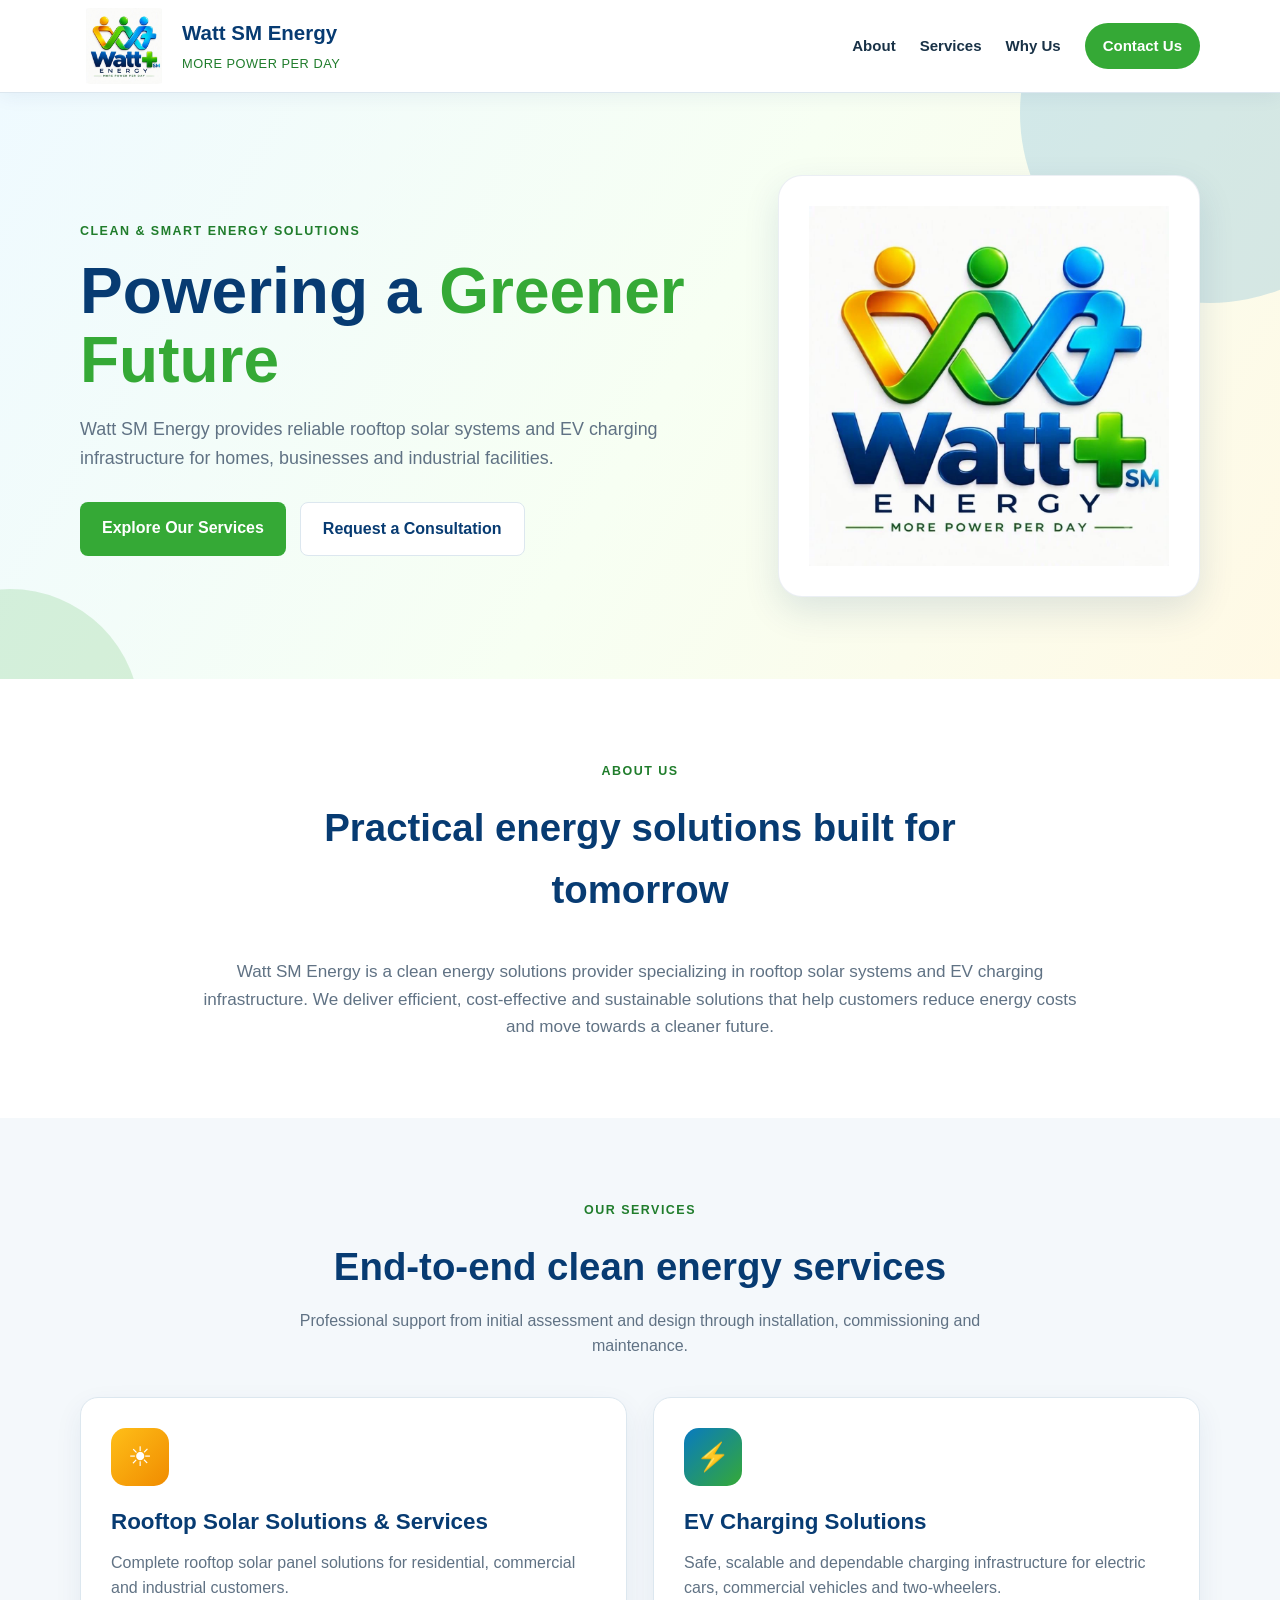
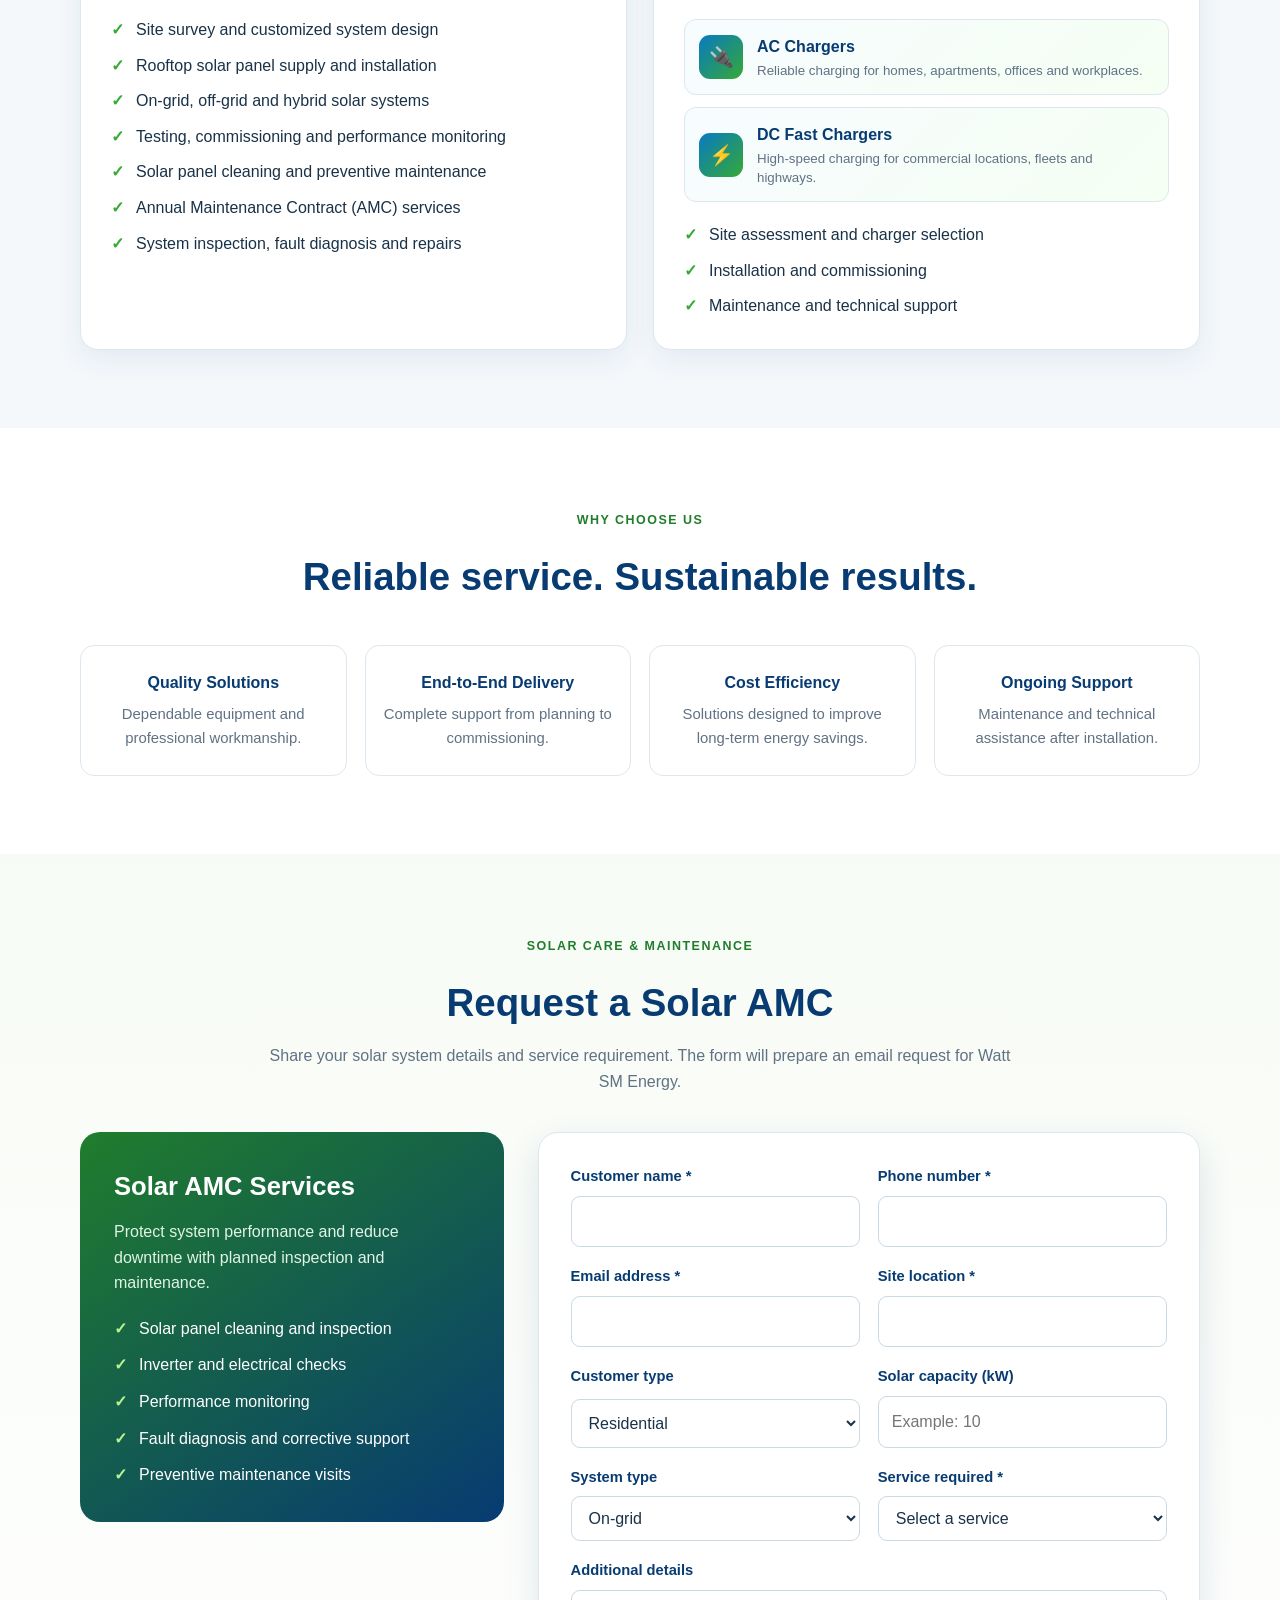
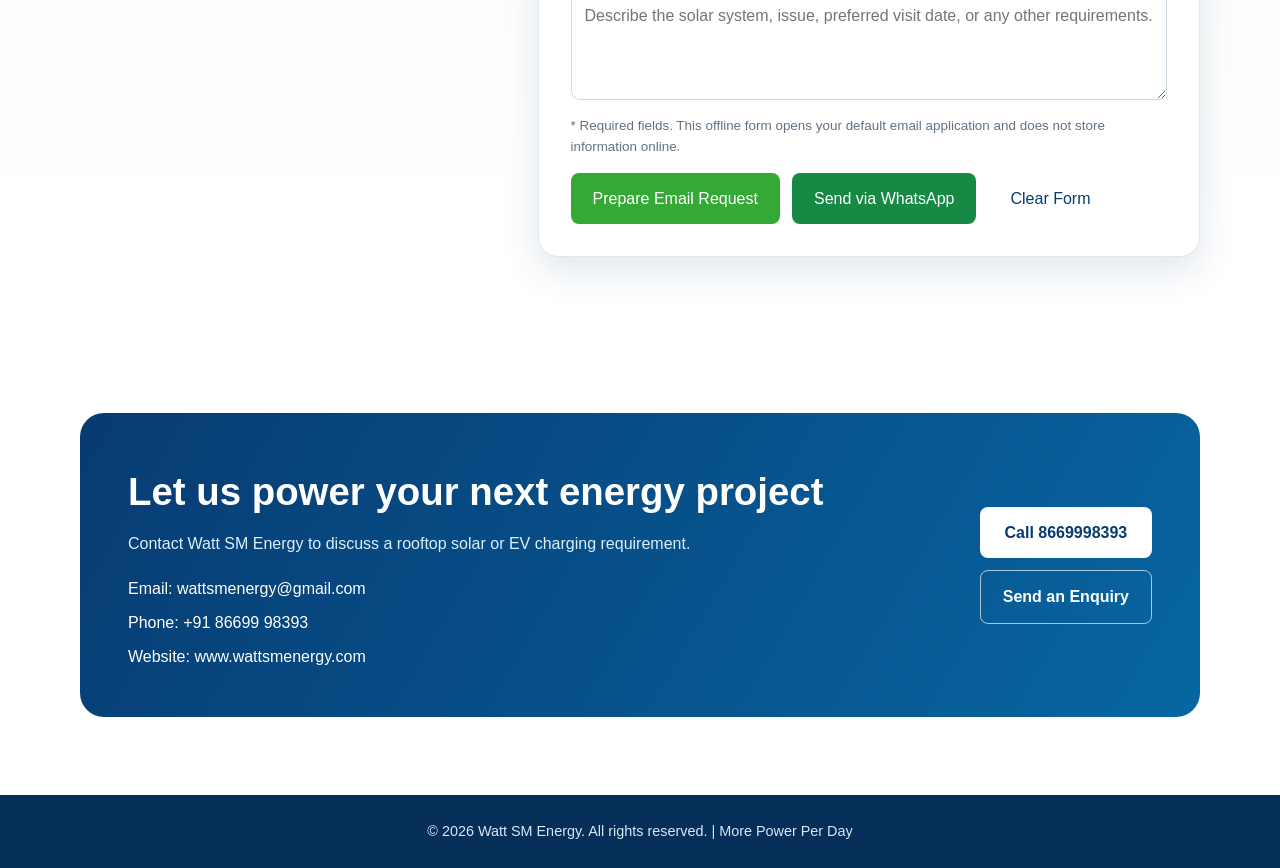
==== commit c20140c7: "Add files via upload" ====
--- a/index.html
+++ b/index.html
@@ -1,75 +1,487 @@
-<!doctype html><html lang="en"><head><meta charset="utf-8"><meta name="viewport" content="width=device-width,initial-scale=1"><title>WattsM Energy Solar Portal</title><script src="https://cdn.sheetjs.com/xlsx-0.20.3/package/dist/xlsx.full.min.js"></script><style>
-:root{--b:#075985;--c:#0891b2;--g:#15803d;--r:#b91c1c;--bg:#f4f8fb;--line:#dbe5ee}*{box-sizing:border-box}body{margin:0;font:15px Segoe UI,Arial;color:#102033;background:var(--bg)}header{padding:18px 5%;background:#fff;border-bottom:1px solid var(--line);font-size:22px;font-weight:800}.hero,main{max-width:1200px;margin:auto}.hero{padding:55px 24px;background:linear-gradient(135deg,#ecfeff,#eff6ff);border-radius:0 0 24px 24px}.hero h1{font-size:44px;margin:0 0 10px}.section{padding:30px 24px}.bar,.panel,.card{background:#fff;border:1px solid var(--line);border-radius:14px;padding:18px}.bar{display:flex;justify-content:space-between;align-items:center;background:#ecfeff}.bar small{display:block;color:#64748b;margin-top:4px}.grid{display:grid;grid-template-columns:repeat(4,1fr);gap:14px}.kpis{display:grid;grid-template-columns:repeat(4,1fr);gap:12px;margin:15px 0}.card span{display:block;color:#64748b;font-size:12px;text-transform:uppercase}.card b{display:block;font-size:22px;margin-top:8px}label{display:flex;flex-direction:column;gap:6px;color:#64748b;font-weight:700;font-size:13px}input,select{padding:10px;border:1px solid #cbd5e1;border-radius:8px;font-size:15px}button{padding:10px 14px;border:0;border-radius:9px;background:var(--b);color:#fff;font-weight:800;cursor:pointer}.secondary{background:#fff;color:var(--b);border:1px solid var(--b)}table{width:100%;border-collapse:collapse;background:#fff}th,td{padding:9px;border-bottom:1px solid var(--line);text-align:right}th:first-child,td:first-child{text-align:left}.good{color:var(--g)}.bad{color:var(--r)}@media(max-width:800px){.grid,.kpis{grid-template-columns:1fr 1fr}}@media(max-width:480px){.grid,.kpis{grid-template-columns:1fr}.bar{align-items:flex-start;gap:12px;flex-direction:column}}@media print{header,.hero,.bar,button{display:none}.section{padding:0}}
-.liveDot{display:inline-block;width:10px;height:10px;border-radius:50%;background:#16a34a;box-shadow:0 0 0 4px #dcfce7;margin-right:6px}.liveDot.working{background:#f59e0b;box-shadow:0 0 0 4px #fef3c7}.liveDot.error{background:#dc2626;box-shadow:0 0 0 4px #fee2e2}input[type=checkbox]{width:auto;margin-right:7px}#auditRows td{font-size:12px}</style></head><body><header>☀ WattsM Energy</header><section class="hero"><h1>Solar sizing, ROI and quotation portal</h1><p>Live-configurable tariff and subsidy data with automatic recalculation.</p></section><main>
-<section class="section"><div class="bar"><div><b>Tariff and subsidy feed</b><small id="status">Loading configuration…</small></div><button id="refresh">Refresh rates</button></div></section>
-<section class="section"><div class="bar"><div><b><span id="liveDot" class="liveDot"></span> Live calculation</b><small id="liveMessage">Ready. Change any input to recalculate.</small></div><button class="secondary" id="recalculate" type="button">Recalculate now</button></div><h2>Project inputs</h2><div class="panel grid">
-<label>Client<input id="client" value="Green Heights CHS"></label><label>Consumer category<select id="category"><option value="ghs">GHS / RWA common facilities</option><option value="residential">Residential household</option><option value="commercial">Commercial</option><option value="industrial">Industrial</option></select></label><label>Tariff profile<select id="profile"></select></label><label>Monthly units<input id="units" type="number" value="18000"></label><label>Roof area sq.ft<input id="roof" type="number" value="13000"></label><label>Target offset %<input id="offset" type="number" value="90"></label><label>Tariff ₹/unit<input id="tariff" type="number" step=".01" value="10"></label><label>Auto subsidy<select id="auto"><option value="yes">Yes</option><option value="no">No</option></select></label><label>Manual subsidy ₹<input id="manualSub" type="number" value="0"></label><label>Yield kWh/kWp/year<input id="yield" type="number" value="1500"></label><label><span><input id="useManufacturerPanel" type="checkbox" checked> Use manufacturer panel details</span></label><label><span><input id="almmVerified" type="checkbox"> Manually confirm exact model in current ALMM List-I</span></label><label><span><input id="dcrVerified" type="checkbox"> DCR / domestic-cell requirement verified</span></label><label>Panel manufacturer (Indian)<select id="panelManufacturer"></select></label><label>Panel model number<select id="panelModel"></select></label><label>Exact datasheet / ALMM model reference<input id="panelModelReference" placeholder="Enter exact listed model reference"></label><label>Model-specific ALMM status<input id="modelAlmmStatus" readonly value="Verification required"></label><label>ALMM validity<input id="modelAlmmValidity" readonly value="Check current official List-I"></label><label>ALMM source revision<input id="modelAlmmRevision" readonly value="List-I Revision 51, 16 Sep 2026"></label><label>Panel Wp<input id="panelWp" type="number" value="550"></label><label>Panel Voc (V)<input id="panelVoc" type="number" step="0.01" value="49.9"></label><label>Panel Vmp (V)<input id="panelVmp" type="number" step="0.01" value="41.8"></label><label>Panel Isc (A)<input id="panelIsc" type="number" step="0.01" value="14.0"></label><label>Panel Imp (A)<input id="panelImp" type="number" step="0.01" value="13.2"></label><label>Panel length (mm)<input id="panelLength" type="number" value="2278"></label><label>Panel width (mm)<input id="panelWidth" type="number" value="1134"></label><label>Panels per string<input id="panelsPerString" type="number" value="18"></label><label>Inverter max DC voltage (V)<input id="maxDcVoltage" type="number" value="1100"></label><label><span><input id="useManufacturerInverter" type="checkbox" checked> Use inverter manufacturer details</span></label><label>Inverter manufacturer<select id="inverterManufacturer"></select></label><label>Inverter model<select id="inverterModel"></select></label><label>Rated AC power (kW)<input id="inverterKw" type="number" value="100"></label><label>Max DC voltage (V)<input id="inverterMaxDc" type="number" value="1100"></label><label>MPPT minimum voltage (V)<input id="mpptMin" type="number" value="200"></label><label>MPPT maximum voltage (V)<input id="mpptMax" type="number" value="1000"></label><label>Number of MPPTs<input id="mpptCount" type="number" value="10"></label><label>Max input current / MPPT (A)<input id="maxMpptCurrent" type="number" step="0.1" value="30"></label><label>Inverter efficiency (%)<input id="inverterEfficiency" type="number" step="0.01" value="98.6"></label><label>Cost ₹/kWp<input id="cost" type="number" value="45000"></label><label>GST %<input id="gst" type="number" value="13.8"></label><label>O&M %<input id="om" type="number" value="1.5"></label><label>Degradation %<input id="deg" type="number" value="0.5"></label><label>Tariff escalation %<input id="esc" type="number" value="3"></label></div>
-<div class="kpis"><div class="card"><span>Plant size</span><b id="plant"></b></div><div class="card"><span>Panels</span><b id="panels"></b></div><div class="card"><span>Applied subsidy</span><b id="subsidy"></b></div><div class="card"><span>Net project cost</span><b id="net"></b></div><div class="card"><span>Annual generation</span><b id="generation"></b></div><div class="card"><span>Year-1 saving</span><b id="saving"></b></div><div class="card"><span>Payback</span><b id="payback"></b></div><div class="card"><span>25-year ROI</span><b id="roi"></b></div></div>
-<button id="excel">Export Excel</button> <button class="secondary" onclick="print()">Print quotation</button></section>
-<section class="section"><div class="bar"><div><b>Indian module procurement check</b><small>Manufacturer selection alone is not approval. Status is model-specific and tied to the displayed ALMM revision and validity dates. Re-check the current official List-I before purchase or commissioning. <a href="https://cdnbbsr.s3waas.gov.in/s3716e1b8c6cd17b771da77391355749f3/uploads/2026/09/202609161469951718.pdf" target="_blank">Open official List-I Revision 51</a>.</small></div></div><h2>Panel and string validation</h2><div class="kpis"><div class="card"><span>Module area</span><b id="moduleArea">-</b></div><div class="card"><span>ALMM verification</span><b id="almmStatus">NOT CHECKED</b></div><div class="card"><span>DCR verification</span><b id="dcrStatus">NOT CHECKED</b></div><div class="card"><span>String Voc</span><b id="stringVoc">-</b></div><div class="card"><span>String Vmp</span><b id="stringVmp">-</b></div><div class="card"><span>DC voltage check</span><b id="dcVoltageCheck">-</b></div><div class="card"><span>Selected inverter</span><b id="selectedInverter">-</b></div><div class="card"><span>MPPT voltage check</span><b id="mpptCheck">-</b></div><div class="card"><span>MPPT current check</span><b id="mpptCurrentCheck">-</b></div><div class="card"><span>DC/AC ratio</span><b id="actualDcAc">-</b></div></div></section><section class="section"><h2>Rate-change audit history</h2><div class="panel" style="overflow:auto"><button class="secondary" id="clearAudit" type="button">Clear audit history</button><table><thead><tr><th>Date & time</th><th>Field</th><th>Old value</th><th>New value</th><th>Source</th></tr></thead><tbody id="auditRows"></tbody></table></div></section><section class="section"><h2>25-year ROI</h2><div class="panel" style="overflow:auto"><table><thead><tr><th>Year</th><th>Generation</th><th>Tariff</th><th>Gross saving</th><th>O&M</th><th>Net cash</th><th>Cumulative</th></tr></thead><tbody id="roiRows"></tbody></table></div></section>
-<section class="section"><h2>Quotation</h2><div class="panel"><h2>WattsM Energy Solar EPC Proposal</h2><p><b>Client:</b> <span id="qClient"></span></p><p><b>Recommended capacity:</b> <span id="qPlant"></span></p><p><b>Net payable:</b> <span id="qNet"></span></p><p><b>Expected annual generation:</b> <span id="qGen"></span></p><p><b>Expected payback:</b> <span id="qPay"></span></p><hr><small>The exact panel model number/reference must be checked against the current manufacturer datasheet and ALMM entry. Selected inverter and module values are planning data and must be verified against the exact manufacturer datasheet. Preliminary estimate only. Final tariff, subsidy eligibility, capacity, taxes and technical design require verification with the latest bill, site survey, equipment data and applicable DISCOM rules.</small></div></section></main>
-<script>
-const $=id=>document.getElementById(id),n=id=>Math.max(0,+$(id).value||0),fmt=x=>new Intl.NumberFormat('en-IN',{maximumFractionDigits:2}).format(x),money=x=>new Intl.NumberFormat('en-IN',{style:'currency',currency:'INR',maximumFractionDigits:0}).format(x);
-let policy={effectiveDate:'2026-10-28',sourceLabel:'PM Surya Ghar + MSEDCL references',remoteConfigUrl:'',tariffs:[{id:'manual',label:'Manual / latest bill rate',energyRate:10},{id:'res',label:'Residential planning estimate',energyRate:8},{id:'com',label:'Commercial planning estimate',energyRate:12},{id:'ind',label:'Industrial planning estimate',energyRate:10.5}],subsidies:{residential:{first2Kw:30000,next1Kw:18000,cap:78000},ghs:{perKw:18000,maxCapacityKw:500}}};let rows=[],summary=[];
-async function load(force=false){$('status').textContent='Checking data feed…';try{if(policy.remoteConfigUrl){const r=await fetch(policy.remoteConfigUrl+'?t='+Date.now(),{cache:'no-store'});if(r.ok)policy=await r.json()}profiles();$('status').textContent=`Effective ${policy.effectiveDate} · ${policy.sourceLabel}`;calc()}catch(e){$('status').textContent='Remote feed unavailable; built-in data retained.';profiles();calc()}}
-function profiles(){const s=$('profile'),old=s.value;s.innerHTML='';policy.tariffs.forEach(t=>{let o=document.createElement('option');o.value=t.id;o.textContent=t.label;o.dataset.rate=t.energyRate;s.appendChild(o)});if([...s.options].some(x=>x.value===old))s.value=old}
-function subsidy(k){if($('auto').value==='no')return n('manualSub');if($('category').value==='residential'){let p=policy.subsidies.residential;return Math.min(p.cap,Math.min(k,2)*p.first2Kw+Math.max(0,Math.min(k,3)-2)*p.next1Kw)}if($('category').value==='ghs'){let p=policy.subsidies.ghs;return Math.min(k,p.maxCapacityKw)*p.perKw}return 0}
-function calc(){let requested=n('units')*12*(Math.min(100,n('offset'))/100)/Math.max(1,n('yield')),roofLimit=n('roof')/85,k=Math.min(requested,roofLimit),panels=Math.ceil(k*1000/Math.max(1,n('panelWp')));k=panels*n('panelWp')/1000;let annual=k*n('yield'),base=k*n('cost'),gross=base*(1+n('gst')/100),sub=subsidy(k),net=Math.max(0,gross-sub),om1=base*n('om')/100,year1=annual*n('tariff')-om1,pay=year1>0?net/year1:0,cum=-net,total=0;rows=[];for(let y=1;y<=25;y++){let gen=annual*Math.pow(1-n('deg')/100,y-1),tar=n('tariff')*Math.pow(1+n('esc')/100,y-1),save=gen*tar,om=om1*Math.pow(1.05,y-1),cash=save-om;cum+=cash;total+=cash;rows.push([y,gen,tar,save,om,cash,cum])}let roi=net?((total-net)/net*100):0;$('plant').textContent=fmt(k)+' kWp';$('panels').textContent=panels+' × '+n('panelWp')+' Wp';$('subsidy').textContent=money(sub);$('net').textContent=money(net);$('generation').textContent=fmt(annual)+' kWh';$('saving').textContent=money(year1);$('payback').textContent=fmt(pay)+' years';$('roi').textContent=fmt(roi)+'%';$('roiRows').innerHTML=rows.map(r=>'<tr>'+r.map((v,i)=>`<td>${i===0?v:i===2?fmt(v):fmt(v)}</td>`).join('')+'</tr>').join('');$('qClient').textContent=$('client').value;$('qPlant').textContent=fmt(k)+' kWp';$('qNet').textContent=money(net);$('qGen').textContent=fmt(annual)+' kWh/year';$('qPay').textContent=fmt(pay)+' years';summary=[['Metric','Value'],['Client',$('client').value],['Capacity kWp',k],['Panels',panels],['Tariff',n('tariff')],['Subsidy',sub],['Net cost',net],['Annual generation',annual],['Year-1 saving',year1],['Payback',pay],['25-year ROI %',roi]]}
-$('profile').onchange=()=>{let o=$('profile').selectedOptions[0];if(o)$('tariff').value=o.dataset.rate;calc()};$('refresh').onclick=()=>load(true);document.querySelectorAll('input,select').forEach(x=>x.addEventListener('input',calc));$('excel').onclick=()=>{calc();if(window.XLSX){let wb=XLSX.utils.book_new();XLSX.utils.book_append_sheet(wb,XLSX.utils.aoa_to_sheet(summary),'Summary');XLSX.utils.book_append_sheet(wb,XLSX.utils.aoa_to_sheet([['Year','Generation','Tariff','Gross Saving','O&M','Net Cash','Cumulative'],...rows]),'25 Year ROI');XLSX.writeFile(wb,'WattsM_Solar_Quotation.xlsx')}else alert('Excel library could not load.')};
-const panelCatalog=[
- {make:'Waaree Energies',model:'Bi-55-540 (Ahnay Series)',wp:540,voc:49.61,vmp:41.75,isc:13.83,imp:12.95,length:2272,width:1133},
- {make:'Waaree Energies',model:'Bi-55-545 (Ahnay Series)',wp:545,voc:49.76,vmp:41.90,isc:13.90,imp:13.02,length:2272,width:1133},
- {make:'Waaree Energies',model:'Bi-55-550 (Ahnay Series)',wp:550,voc:49.91,vmp:42.03,isc:13.96,imp:13.08,length:2272,width:1133},
- {make:'Adani Solar',model:'ASM-M10-144-540 (Eternal Shine)',wp:540,voc:49.32,vmp:41.80,isc:13.71,imp:12.93,length:2278,width:1134},
- {make:'Adani Solar',model:'ASM-M10-144-545 (Eternal Shine)',wp:545,voc:49.48,vmp:41.94,isc:13.79,imp:13.01,length:2278,width:1134},
- {make:'Adani Solar',model:'ASM-M10-144-550 (Eternal Shine)',wp:550,voc:49.67,vmp:42.09,isc:13.85,imp:13.07,length:2278,width:1134},
- {make:'Adani Solar',model:'ASB-M10-144-540 (Elan Shine Bifacial)',wp:540,voc:49.32,vmp:41.80,isc:13.71,imp:12.93,length:2278,width:1134},
- {make:'Adani Solar',model:'ASB-M10-144-545 (Elan Shine Bifacial)',wp:545,voc:49.48,vmp:41.94,isc:13.79,imp:13.01,length:2278,width:1134},
- {make:'Adani Solar',model:'ASB-M10-144-550 (Elan Shine Bifacial)',wp:550,voc:49.67,vmp:42.09,isc:13.85,imp:13.07,length:2278,width:1134},
- {make:'Vikram Solar',model:'SOMERA M10 540-565W 144-cell family - enter exact suffix',wp:550,voc:49.8,vmp:41.7,isc:14.0,imp:13.19,length:2278,width:1134},
- {make:'Vikram Solar',model:'PARADEA M10R 540-565W 144-cell DCR family - enter exact suffix',wp:550,voc:49.8,vmp:41.7,isc:14.0,imp:13.19,length:2278,width:1134},
- {make:'Vikram Solar',model:'HYPERSOL M10R 580-605W 144-cell family - enter exact suffix',wp:580,voc:52.0,vmp:43.5,isc:14.2,imp:13.35,length:2382,width:1134},
- {make:'RenewSys India',model:'DESERV EXTREME R-600',wp:600,voc:52.0,vmp:43.5,isc:14.5,imp:13.79,length:2382,width:1134,almm:'LISTED',validFrom:'07.02.2026',validTo:'06.02.2030',revision:'List-I Revision 51'},
- {make:'RenewSys India',model:'DESERV EXTREME R-605',wp:605,voc:52.0,vmp:43.5,isc:14.6,imp:13.91,length:2382,width:1134,almm:'LISTED',validFrom:'07.02.2026',validTo:'06.02.2030',revision:'List-I Revision 51'},
- {make:'RenewSys India',model:'DESERV EXTREME R-610',wp:610,voc:52.0,vmp:43.5,isc:14.7,imp:14.02,length:2382,width:1134,almm:'LISTED',validFrom:'07.02.2026',validTo:'06.02.2030',revision:'List-I Revision 51'},
- {make:'RenewSys India',model:'DESERV EXTREME R-615',wp:615,voc:52.0,vmp:43.5,isc:14.8,imp:14.14,length:2382,width:1134,almm:'LISTED',validFrom:'07.02.2026',validTo:'06.02.2030',revision:'List-I Revision 51'},
- {make:'RenewSys India',model:'DESERV EXTREME R-620',wp:620,voc:52.0,vmp:43.5,isc:14.9,imp:14.25,length:2382,width:1134,almm:'LISTED',validFrom:'07.02.2026',validTo:'06.02.2030',revision:'List-I Revision 51'},
- {make:'Tata Power Solar',model:'Manual exact model / datasheet',wp:550,voc:49.9,vmp:41.8,isc:14.0,imp:13.2,length:2278,width:1134},
- {make:'Premier Energies',model:'Manual exact model / datasheet',wp:550,voc:49.9,vmp:41.8,isc:14.0,imp:13.2,length:2278,width:1134},
- {make:'Goldi Solar',model:'Manual exact model / datasheet',wp:550,voc:49.9,vmp:41.8,isc:14.0,imp:13.2,length:2278,width:1134},
- {make:'Emmvee',model:'Manual exact model / datasheet',wp:550,voc:49.9,vmp:41.8,isc:14.0,imp:13.2,length:2278,width:1134},
- {make:'Rayzon Solar',model:'Manual exact model / datasheet',wp:550,voc:49.9,vmp:41.8,isc:14.0,imp:13.2,length:2278,width:1134},
- {make:'Saatvik Solar',model:'Manual exact model / datasheet',wp:550,voc:49.9,vmp:41.8,isc:14.0,imp:13.2,length:2278,width:1134},
- {make:'Jakson Solar',model:'Manual exact model / datasheet',wp:550,voc:49.9,vmp:41.8,isc:14.0,imp:13.2,length:2278,width:1134},
- {make:'Alpex Solar',model:'Manual exact model / datasheet',wp:550,voc:49.9,vmp:41.8,isc:14.0,imp:13.2,length:2278,width:1134},
- {make:'Custom Indian Manufacturer',model:'Manual panel details',wp:550,voc:49.9,vmp:41.8,isc:14.0,imp:13.2,length:2278,width:1134}
-];
-const inverterCatalog=[
- {make:'Huawei',model:'SUN2000-50KTL-M3',kw:50,maxDc:1100,mpptMin:200,mpptMax:1000,mppts:4,maxMpptCurrent:30,eff:98.5},
- {make:'Huawei',model:'SUN2000-100KTL-M2',kw:100,maxDc:1100,mpptMin:200,mpptMax:1000,mppts:10,maxMpptCurrent:30,eff:98.6},
- {make:'Sungrow',model:'SG50CX-P2',kw:50,maxDc:1100,mpptMin:160,mpptMax:1000,mppts:5,maxMpptCurrent:30,eff:98.5},
- {make:'Sungrow',model:'SG110CX',kw:110,maxDc:1100,mpptMin:200,mpptMax:1000,mppts:9,maxMpptCurrent:30,eff:98.7},
- {make:'Solis',model:'S5-GC50K',kw:50,maxDc:1100,mpptMin:180,mpptMax:1000,mppts:5,maxMpptCurrent:32,eff:98.5},
- {make:'Solis',model:'S5-GC100K',kw:100,maxDc:1100,mpptMin:180,mpptMax:1000,mppts:10,maxMpptCurrent:32,eff:98.7},
- {make:'Growatt',model:'MAX 50KTL3 LV',kw:50,maxDc:1100,mpptMin:200,mpptMax:1000,mppts:6,maxMpptCurrent:32,eff:98.6},
- {make:'Custom',model:'Manual inverter details',kw:100,maxDc:1100,mpptMin:200,mpptMax:1000,mppts:10,maxMpptCurrent:30,eff:98.5}
-];
-let audit=JSON.parse(localStorage.getItem('wattsmRateAudit')||'[]'), previous={};
-function addAudit(field,oldValue,newValue,source='User edit'){if(String(oldValue)===String(newValue))return;audit.unshift({at:new Date().toLocaleString('en-IN'),field,oldValue,newValue,source});audit=audit.slice(0,100);localStorage.setItem('wattsmRateAudit',JSON.stringify(audit));renderAudit()}
-function renderAudit(){$('auditRows').innerHTML=audit.map(a=>`<tr><td>${a.at}</td><td>${a.field}</td><td>${a.oldValue}</td><td>${a.newValue}</td><td>${a.source}</td></tr>`).join('')||'<tr><td colspan="5">No rate changes recorded.</td></tr>'}
-function setupPanels(){let makes=[...new Set(panelCatalog.map(x=>x.make))];$('panelManufacturer').innerHTML=makes.map(x=>`<option>${x}</option>`).join('');$('panelManufacturer').value='Waaree Energies';refreshModels();$('panelModel').value='Bi-55-550 (Ahnay Series)';applyPanel()}
-function refreshModels(){let make=$('panelManufacturer').value,models=panelCatalog.filter(x=>x.make===make);$('panelModel').innerHTML=models.map(x=>`<option>${x.model}</option>`).join('')}
-function applyPanel(){if(!$('useManufacturerPanel').checked)return;let x=panelCatalog.find(x=>x.make===$('panelManufacturer').value&&x.model===$('panelModel').value);if(!x)return;$('panelModelReference').value=x.model;let st=x.almm||'VERIFY';$('modelAlmmStatus').value=st==='LISTED'?'LISTED - model match':'VERIFICATION REQUIRED';$('modelAlmmValidity').value=x.validFrom&&x.validTo?x.validFrom+' to '+x.validTo:'Check exact model in current official List-I';$('modelAlmmRevision').value=x.revision||'List-I Revision 51, 16 Sep 2026';$('almmVerified').checked=st==='LISTED';[['panelWp',x.wp],['panelVoc',x.voc],['panelVmp',x.vmp],['panelIsc',x.isc],['panelImp',x.imp],['panelLength',x.length],['panelWidth',x.width]].forEach(([id,v])=>$(id).value=v);calc()}
-function setupInverters(){let makes=[...new Set(inverterCatalog.map(x=>x.make))];$('inverterManufacturer').innerHTML=makes.map(x=>`<option>${x}</option>`).join('');$('inverterManufacturer').value='Huawei';refreshInverterModels();$('inverterModel').value='SUN2000-100KTL-M2';applyInverter()}
-function refreshInverterModels(){let make=$('inverterManufacturer').value,models=inverterCatalog.filter(x=>x.make===make);$('inverterModel').innerHTML=models.map(x=>`<option>${x.model}</option>`).join('')}
-function applyInverter(){if(!$('useManufacturerInverter').checked)return;let x=inverterCatalog.find(x=>x.make===$('inverterManufacturer').value&&x.model===$('inverterModel').value);if(!x)return;[['inverterKw',x.kw],['inverterMaxDc',x.maxDc],['maxDcVoltage',x.maxDc],['mpptMin',x.mpptMin],['mpptMax',x.mpptMax],['mpptCount',x.mppts],['maxMpptCurrent',x.maxMpptCurrent],['inverterEfficiency',x.eff]].forEach(([id,v])=>$(id).value=v);calc()}
-
-const originalCalc=calc;calc=function(){try{$('liveDot').className='liveDot working';$('liveMessage').textContent='Recalculating…';originalCalc();let area=n('panelLength')*n('panelWidth')/1e6,voc=n('panelVoc')*n('panelsPerString'),vmp=n('panelVmp')*n('panelsPerString'),ok=voc<=n('inverterMaxDc'),mpptOk=vmp>=n('mpptMin')&&vmp<=n('mpptMax'),currentOk=n('panelImp')<=n('maxMpptCurrent'),plantKwp=parseFloat($('plant').textContent)||0,dcac=n('inverterKw')?plantKwp/n('inverterKw'):0;$('moduleArea').textContent=fmt(area)+' m²';$('almmStatus').textContent=$('almmVerified').checked?'VERIFIED':'NOT CHECKED';$('almmStatus').className=$('almmVerified').checked?'good':'bad';$('dcrStatus').textContent=$('dcrVerified').checked?'VERIFIED':'NOT CHECKED';$('dcrStatus').className=$('dcrVerified').checked?'good':'bad';if($('modelAlmmStatus').value.startsWith('LISTED')){$('almmStatus').textContent='LISTED MODEL';$('almmStatus').className='good'}$('stringVoc').textContent=fmt(voc)+' V';$('stringVmp').textContent=fmt(vmp)+' V';$('dcVoltageCheck').textContent=ok?'PASS':'REVIEW';$('dcVoltageCheck').className=ok?'good':'bad';$('selectedInverter').textContent=$('inverterManufacturer').value+' '+$('inverterModel').value;$('mpptCheck').textContent=mpptOk?'PASS':'REVIEW';$('mpptCheck').className=mpptOk?'good':'bad';$('mpptCurrentCheck').textContent=currentOk?'PASS':'REVIEW';$('mpptCurrentCheck').className=currentOk?'good':'bad';$('actualDcAc').textContent=fmt(dcac);$('liveDot').className='liveDot';$('liveMessage').textContent='Updated '+new Date().toLocaleTimeString('en-IN')}catch(e){$('liveDot').className='liveDot error';$('liveMessage').textContent='Calculation error: '+e.message;console.error(e)}};
-$('almmVerified').addEventListener('change',calc);$('dcrVerified').addEventListener('change',calc);$('panelManufacturer').addEventListener('change',()=>{refreshModels();applyPanel()});$('panelModel').addEventListener('change',()=>{addAudit('Panel model','Previous model',$('panelModel').value,'Manufacturer catalogue / ALMM check');applyPanel()});$('useManufacturerPanel').addEventListener('change',()=>{['panelWp','panelVoc','panelVmp','panelIsc','panelImp','panelLength','panelWidth'].forEach(id=>$(id).readOnly=$('useManufacturerPanel').checked);if($('useManufacturerPanel').checked)applyPanel();calc()});
-['tariff','manualSub','cost','gst'].forEach(id=>{previous[id]=$(id).value;$(id).addEventListener('change',()=>{addAudit(id,previous[id],$(id).value,'Portal input');previous[id]=$(id).value})});
-$('profile').addEventListener('change',()=>addAudit('Tariff profile','Previous profile',$('profile').selectedOptions[0]?.textContent||'','Rate feed/profile'));
-$('refresh').addEventListener('click',()=>addAudit('Rate refresh','Previous configuration','Refresh requested','Portal'));
-$('clearAudit').onclick=()=>{audit=[];localStorage.removeItem('wattsmRateAudit');renderAudit()};$('recalculate').onclick=calc;
-$('inverterManufacturer').addEventListener('change',()=>{refreshInverterModels();applyInverter()});$('inverterModel').addEventListener('change',applyInverter);$('useManufacturerInverter').addEventListener('change',()=>{['inverterKw','inverterMaxDc','mpptMin','mpptMax','mpptCount','maxMpptCurrent','inverterEfficiency'].forEach(id=>$(id).readOnly=$('useManufacturerInverter').checked);if($('useManufacturerInverter').checked)applyInverter();calc()});
-setupPanels();setupInverters();renderAudit();$('useManufacturerPanel').dispatchEvent(new Event('change'));$('useManufacturerInverter').dispatchEvent(new Event('change'));profiles();calc();load();
-</script></body></html>
+<!DOCTYPE html>
+<html lang="en">
+<head>
+  <meta charset="UTF-8">
+  <meta name="viewport" content="width=device-width, initial-scale=1.0">
+  <meta name="description" content="Watt SM Energy provides rooftop solar and EV charging solutions for homes, businesses and industries.">
+  <title>Watt SM Energy | Solar & EV Charging Solutions</title>
+  <style>
+    :root {
+      --navy: #073b72;
+      --blue: #087ac1;
+      --green: #35a936;
+      --green-dark: #207d2c;
+      --yellow: #ffbf18;
+      --ink: #193247;
+      --muted: #607284;
+      --surface: #ffffff;
+      --soft: #f4f8fb;
+      --border: #dce7ef;
+      --shadow: 0 14px 36px rgba(7, 59, 114, 0.12);
+    }
+
+    * { box-sizing: border-box; margin: 0; padding: 0; }
+    html { scroll-behavior: smooth; }
+    body {
+      font-family: Arial, Helvetica, sans-serif;
+      color: var(--ink);
+      background: var(--surface);
+      line-height: 1.6;
+    }
+    a { color: inherit; text-decoration: none; }
+    img { max-width: 100%; display: block; }
+    .container { width: min(1120px, 92%); margin: 0 auto; }
+
+    header {
+      position: sticky;
+      top: 0;
+      z-index: 20;
+      background: rgba(255,255,255,.97);
+      border-bottom: 1px solid var(--border);
+      box-shadow: 0 4px 18px rgba(7,59,114,.06);
+    }
+    .navbar {
+      min-height: 92px;
+      display: flex;
+      align-items: center;
+      justify-content: space-between;
+      gap: 24px;
+    }
+    .brand { display: flex; align-items: center; gap: 14px; }
+    .brand img {
+      width: 88px;
+      height: 76px;
+      object-fit: contain;
+      background: #fff;
+      border-radius: 10px;
+    }
+    .brand-text strong { display: block; color: var(--navy); font-size: 1.28rem; }
+    .brand-text span { color: var(--green-dark); font-size: .8rem; letter-spacing: .04em; }
+    nav { display: flex; align-items: center; gap: 24px; font-weight: 700; font-size: .94rem; }
+    nav a:hover, nav a:focus { color: var(--green-dark); }
+    .nav-cta {
+      color: #fff;
+      background: var(--green);
+      padding: 11px 18px;
+      border-radius: 999px;
+    }
+    .nav-cta:hover, .nav-cta:focus { color: #fff; background: var(--green-dark); }
+
+    .hero {
+      position: relative;
+      overflow: hidden;
+      background: linear-gradient(120deg, #effaff 0%, #f7fff3 52%, #fff9e5 100%);
+      padding: 82px 0;
+    }
+    .hero::before, .hero::after {
+      content: "";
+      position: absolute;
+      border-radius: 50%;
+      opacity: .16;
+    }
+    .hero::before { width: 380px; height: 380px; background: var(--blue); right: -120px; top: -170px; }
+    .hero::after { width: 260px; height: 260px; background: var(--green); left: -120px; bottom: -170px; }
+    .hero-grid {
+      position: relative;
+      z-index: 1;
+      display: grid;
+      grid-template-columns: 1.2fr .8fr;
+      gap: 64px;
+      align-items: center;
+    }
+    .eyebrow {
+      display: inline-block;
+      color: var(--green-dark);
+      font-weight: 800;
+      text-transform: uppercase;
+      letter-spacing: .12em;
+      font-size: .78rem;
+      margin-bottom: 15px;
+    }
+    h1 { color: var(--navy); font-size: clamp(2.4rem, 5vw, 4.7rem); line-height: 1.08; margin-bottom: 20px; }
+    .hero h1 span { color: var(--green); }
+    .hero p { max-width: 680px; color: var(--muted); font-size: 1.12rem; margin-bottom: 30px; }
+    .actions { display: flex; flex-wrap: wrap; gap: 14px; }
+    .btn {
+      display: inline-block;
+      border-radius: 8px;
+      padding: 13px 22px;
+      font-weight: 800;
+      transition: transform .2s ease, background .2s ease;
+    }
+    .btn:hover, .btn:focus { transform: translateY(-2px); }
+    .btn-primary { color: #fff; background: var(--green); }
+    .btn-primary:hover, .btn-primary:focus { background: var(--green-dark); }
+    .btn-secondary { color: var(--navy); background: #fff; border: 1px solid var(--border); }
+    .hero-logo-card {
+      background: #fff;
+      padding: 30px;
+      border-radius: 24px;
+      box-shadow: var(--shadow);
+      border: 1px solid rgba(7,59,114,.08);
+    }
+    .hero-logo-card img { width: 100%; aspect-ratio: 1/1; object-fit: contain; }
+
+    section { padding: 78px 0; }
+    .section-head { max-width: 750px; margin: 0 auto 38px; text-align: center; }
+    .section-head h2 { color: var(--navy); font-size: clamp(1.9rem, 3vw, 2.7rem); margin-bottom: 10px; }
+    .section-head p { color: var(--muted); }
+    .about-copy { max-width: 900px; margin: auto; text-align: center; font-size: 1.07rem; color: var(--muted); }
+
+    .services { background: var(--soft); }
+    .service-grid { display: grid; grid-template-columns: repeat(2, 1fr); gap: 26px; }
+    .card {
+      background: #fff;
+      border: 1px solid var(--border);
+      border-radius: 18px;
+      padding: 30px;
+      box-shadow: 0 10px 28px rgba(7,59,114,.07);
+    }
+    .icon {
+      width: 58px;
+      height: 58px;
+      display: grid;
+      place-items: center;
+      border-radius: 15px;
+      color: #fff;
+      font-size: 1.7rem;
+      margin-bottom: 18px;
+    }
+    .solar .icon { background: linear-gradient(135deg, var(--yellow), #f08b00); }
+    .ev .icon { background: linear-gradient(135deg, var(--blue), var(--green)); }
+    .card h3 { color: var(--navy); font-size: 1.4rem; margin-bottom: 10px; }
+    .card > p { color: var(--muted); margin-bottom: 16px; }
+    .card ul { list-style: none; display: grid; gap: 10px; }
+    .card li { position: relative; padding-left: 25px; }
+    .card li::before { content: "✓"; position: absolute; left: 0; color: var(--green); font-weight: 900; }
+    .charger-options { display: grid; gap: 12px; margin: 18px 0 20px; }
+    .charger-card {
+      display: flex;
+      align-items: center;
+      gap: 14px;
+      padding: 14px;
+      border: 1px solid var(--border);
+      border-radius: 12px;
+      background: linear-gradient(135deg, #f7fcff, #f5fff3);
+    }
+    .charger-symbol {
+      width: 44px;
+      height: 44px;
+      min-width: 44px;
+      display: grid;
+      place-items: center;
+      border-radius: 11px;
+      background: linear-gradient(135deg, var(--blue), var(--green));
+      color: #fff;
+      font-size: 1.25rem;
+    }
+    .charger-card strong { display: block; color: var(--navy); margin-bottom: 2px; }
+    .charger-card small { display: block; color: var(--muted); line-height: 1.4; }
+    .ev-support-list { margin-top: 8px; }
+
+    .benefit-grid { display: grid; grid-template-columns: repeat(4, 1fr); gap: 18px; }
+    .benefit { text-align: center; padding: 24px 16px; border-radius: 14px; background: #fff; border: 1px solid var(--border); }
+    .benefit strong { display: block; color: var(--navy); margin-bottom: 7px; }
+    .benefit p { color: var(--muted); font-size: .93rem; }
+
+    .contact-wrap {
+      background: linear-gradient(120deg, var(--navy), #0766a2);
+      color: #fff;
+      border-radius: 24px;
+      padding: 48px;
+      display: grid;
+      grid-template-columns: 1fr auto;
+      gap: 30px;
+      align-items: center;
+    }
+    .contact-wrap h2 { font-size: clamp(1.8rem, 3vw, 2.6rem); margin-bottom: 8px; }
+    .contact-wrap p { color: #dcefff; }
+    .contact-details { display: grid; gap: 8px; margin-top: 20px; }
+    .contact-details a:hover { text-decoration: underline; }
+    .contact-wrap .btn { background: #fff; color: var(--navy); white-space: nowrap; }
+    .contact-actions { display: flex; flex-direction: column; gap: 12px; align-items: stretch; }
+    .contact-actions .btn { text-align: center; }
+    .contact-actions .contact-email { background: transparent; color: #fff; border: 1px solid rgba(255,255,255,.65); }
+    .contact-actions .contact-email:hover, .contact-actions .contact-email:focus { background: rgba(255,255,255,.12); }
+
+    footer { background: #052e59; color: #d7e9f6; padding: 25px 0; text-align: center; font-size: .9rem; }
+
+    @media (max-width: 820px) {
+      .navbar { min-height: 78px; }
+      nav a:not(.nav-cta) { display: none; }
+      .brand-text span { display: none; }
+      .brand img { width: 64px; height: 58px; }
+      .hero { padding: 58px 0; }
+      .hero-grid { grid-template-columns: 1fr; gap: 36px; }
+      .hero-logo-card { max-width: 420px; margin: auto; }
+      .service-grid { grid-template-columns: 1fr; }
+      .benefit-grid { grid-template-columns: repeat(2, 1fr); }
+      .contact-wrap { grid-template-columns: 1fr; padding: 34px 24px; }
+      .amc-layout { grid-template-columns: 1fr; }
+    }
+    @media (max-width: 480px) {
+      .brand-text strong { font-size: 1rem; }
+      .nav-cta { padding: 9px 12px; font-size: .82rem; }
+      section { padding: 58px 0; }
+      .benefit-grid { grid-template-columns: 1fr; }
+      .card { padding: 24px; }
+      .form-grid { grid-template-columns: 1fr; }
+      .form-group.full { grid-column: auto; }
+      .amc-form, .amc-info { padding: 24px; }
+    }
+
+    .amc-section { background: linear-gradient(180deg, #f7fbf5, #ffffff); }
+    .amc-layout { display: grid; grid-template-columns: .78fr 1.22fr; gap: 34px; align-items: start; }
+    .amc-info { background: linear-gradient(145deg, var(--green-dark), var(--navy)); color: #fff; border-radius: 20px; padding: 34px; }
+    .amc-info h3 { font-size: 1.6rem; margin-bottom: 12px; }
+    .amc-info p { color: #e1f4e5; margin-bottom: 20px; }
+    .amc-info ul { list-style: none; display: grid; gap: 11px; }
+    .amc-info li { position: relative; padding-left: 25px; }
+    .amc-info li::before { content: "✓"; position: absolute; left: 0; color: #baf28f; font-weight: 900; }
+    .amc-form { background: #fff; border: 1px solid var(--border); border-radius: 20px; padding: 32px; box-shadow: var(--shadow); }
+    .form-grid { display: grid; grid-template-columns: repeat(2, 1fr); gap: 18px; }
+    .form-group { display: grid; gap: 7px; }
+    .form-group.full { grid-column: 1 / -1; }
+    .form-group label { color: var(--navy); font-weight: 700; font-size: .92rem; }
+    .form-group input, .form-group select, .form-group textarea {
+      width: 100%; border: 1px solid #cbd9e3; border-radius: 9px; padding: 12px 13px;
+      font: inherit; color: var(--ink); background: #fff;
+    }
+    .form-group textarea { min-height: 110px; resize: vertical; }
+    .form-group input:focus, .form-group select:focus, .form-group textarea:focus { outline: 3px solid rgba(53,169,54,.18); border-color: var(--green); }
+    .form-note { color: var(--muted); font-size: .84rem; margin: 15px 0; }
+    .form-actions { display: flex; flex-wrap: wrap; gap: 12px; align-items: center; }
+    .form-actions button { border: 0; cursor: pointer; font: inherit; }
+    .form-status { color: var(--green-dark); font-weight: 700; font-size: .9rem; }
+    .btn-whatsapp { color: #fff; background: #168a45; border: 0; cursor: pointer; font: inherit; }
+    .btn-whatsapp:hover, .btn-whatsapp:focus { background: #0f6f36; }
+
+  </style>
+</head>
+<body>
+  <header>
+    <div class="container navbar">
+      <a class="brand" href="#home" aria-label="Watt SM Energy home">
+        <img src="watt-sm-energy-logo.jpeg" alt="Watt SM Energy logo">
+        <div class="brand-text">
+          <strong>Watt SM Energy</strong>
+          <span>MORE POWER PER DAY</span>
+        </div>
+      </a>
+      <nav aria-label="Main navigation">
+        <a href="#about">About</a>
+        <a href="#services">Services</a>
+        <a href="#why-us">Why Us</a>
+        <a class="nav-cta" href="#contact">Contact Us</a>
+      </nav>
+    </div>
+  </header>
+
+  <main>
+    <section class="hero" id="home">
+      <div class="container hero-grid">
+        <div>
+          <span class="eyebrow">Clean & Smart Energy Solutions</span>
+          <h1>Powering a <span>Greener Future</span></h1>
+          <p>Watt SM Energy provides reliable rooftop solar systems and EV charging infrastructure for homes, businesses and industrial facilities.</p>
+          <div class="actions">
+            <a class="btn btn-primary" href="#services">Explore Our Services</a>
+            <a class="btn btn-secondary" href="#contact">Request a Consultation</a>
+          </div>
+        </div>
+        <div class="hero-logo-card">
+          <img src="watt-sm-energy-logo.jpeg" alt="Watt SM Energy company logo with More Power Per Day tagline">
+        </div>
+      </div>
+    </section>
+
+    <section id="about">
+      <div class="container">
+        <div class="section-head">
+          <span class="eyebrow">About Us</span>
+          <h2>Practical energy solutions built for tomorrow</h2>
+        </div>
+        <p class="about-copy">Watt SM Energy is a clean energy solutions provider specializing in rooftop solar systems and EV charging infrastructure. We deliver efficient, cost-effective and sustainable solutions that help customers reduce energy costs and move towards a cleaner future.</p>
+      </div>
+    </section>
+
+    <section class="services" id="services">
+      <div class="container">
+        <div class="section-head">
+          <span class="eyebrow">Our Services</span>
+          <h2>End-to-end clean energy services</h2>
+          <p>Professional support from initial assessment and design through installation, commissioning and maintenance.</p>
+        </div>
+        <div class="service-grid">
+          <article class="card solar">
+            <div class="icon" aria-hidden="true">☀</div>
+            <h3>Rooftop Solar Solutions & Services</h3>
+            <p>Complete rooftop solar panel solutions for residential, commercial and industrial customers.</p>
+            <ul>
+              <li>Site survey and customized system design</li>
+              <li>Rooftop solar panel supply and installation</li>
+              <li>On-grid, off-grid and hybrid solar systems</li>
+              <li>Testing, commissioning and performance monitoring</li>
+              <li>Solar panel cleaning and preventive maintenance</li>
+              <li>Annual Maintenance Contract (AMC) services</li>
+              <li>System inspection, fault diagnosis and repairs</li>
+            </ul>
+          </article>
+
+          <article class="card ev">
+            <div class="icon" aria-hidden="true">⚡</div>
+            <h3>EV Charging Solutions</h3>
+            <p>Safe, scalable and dependable charging infrastructure for electric cars, commercial vehicles and two-wheelers.</p>
+            <div class="charger-options">
+              <div class="charger-card">
+                <span class="charger-symbol" aria-hidden="true">🔌</span>
+                <div><strong>AC Chargers</strong><small>Reliable charging for homes, apartments, offices and workplaces.</small></div>
+              </div>
+              <div class="charger-card">
+                <span class="charger-symbol" aria-hidden="true">⚡</span>
+                <div><strong>DC Fast Chargers</strong><small>High-speed charging for commercial locations, fleets and highways.</small></div>
+              </div>
+            </div>
+            <ul class="ev-support-list">
+              <li>Site assessment and charger selection</li>
+              <li>Installation and commissioning</li>
+              <li>Maintenance and technical support</li>
+            </ul>
+          </article>
+        </div>
+      </div>
+    </section>
+
+    <section id="why-us">
+      <div class="container">
+        <div class="section-head">
+          <span class="eyebrow">Why Choose Us</span>
+          <h2>Reliable service. Sustainable results.</h2>
+        </div>
+        <div class="benefit-grid">
+          <div class="benefit"><strong>Quality Solutions</strong><p>Dependable equipment and professional workmanship.</p></div>
+          <div class="benefit"><strong>End-to-End Delivery</strong><p>Complete support from planning to commissioning.</p></div>
+          <div class="benefit"><strong>Cost Efficiency</strong><p>Solutions designed to improve long-term energy savings.</p></div>
+          <div class="benefit"><strong>Ongoing Support</strong><p>Maintenance and technical assistance after installation.</p></div>
+        </div>
+      </div>
+    </section>
+
+
+    <section class="amc-section" id="solar-amc">
+      <div class="container">
+        <div class="section-head">
+          <span class="eyebrow">Solar Care & Maintenance</span>
+          <h2>Request a Solar AMC</h2>
+          <p>Share your solar system details and service requirement. The form will prepare an email request for Watt SM Energy.</p>
+        </div>
+        <div class="amc-layout">
+          <aside class="amc-info">
+            <h3>Solar AMC Services</h3>
+            <p>Protect system performance and reduce downtime with planned inspection and maintenance.</p>
+            <ul>
+              <li>Solar panel cleaning and inspection</li>
+              <li>Inverter and electrical checks</li>
+              <li>Performance monitoring</li>
+              <li>Fault diagnosis and corrective support</li>
+              <li>Preventive maintenance visits</li>
+            </ul>
+          </aside>
+          <form class="amc-form" id="amcForm">
+            <div class="form-grid">
+              <div class="form-group"><label for="customerName">Customer name *</label><input id="customerName" name="customerName" required autocomplete="name"></div>
+              <div class="form-group"><label for="phone">Phone number *</label><input id="phone" name="phone" type="tel" required autocomplete="tel" pattern="[0-9+() -]{7,20}"></div>
+              <div class="form-group"><label for="email">Email address *</label><input id="email" name="email" type="email" required autocomplete="email"></div>
+              <div class="form-group"><label for="location">Site location *</label><input id="location" name="location" required autocomplete="street-address"></div>
+              <div class="form-group"><label for="customerType">Customer type</label><select id="customerType" name="customerType"><option>Residential</option><option>Commercial</option><option>Industrial</option><option>Other</option></select></div>
+              <div class="form-group"><label for="capacity">Solar capacity (kW)</label><input id="capacity" name="capacity" type="number" min="0" max="100000" step="0.1" placeholder="Example: 10"></div>
+              <div class="form-group"><label for="systemType">System type</label><select id="systemType" name="systemType"><option>On-grid</option><option>Off-grid</option><option>Hybrid</option><option>Not sure</option></select></div>
+              <div class="form-group"><label for="serviceType">Service required *</label><select id="serviceType" name="serviceType" required><option value="">Select a service</option><option>New AMC quotation</option><option>Solar panel cleaning</option><option>Preventive maintenance</option><option>System inspection</option><option>Fault diagnosis and repair</option><option>Performance check</option></select></div>
+              <div class="form-group full"><label for="message">Additional details</label><textarea id="message" name="message" placeholder="Describe the solar system, issue, preferred visit date, or any other requirements."></textarea></div>
+            </div>
+            <p class="form-note">* Required fields. This offline form opens your default email application and does not store information online.</p>
+            <div class="form-actions">
+              <button class="btn btn-primary" type="submit">Prepare Email Request</button>
+              <button class="btn btn-whatsapp" type="button" id="whatsappRequest">Send via WhatsApp</button>
+              <button class="btn btn-secondary" type="reset">Clear Form</button>
+              <span class="form-status" id="formStatus" aria-live="polite"></span>
+            </div>
+          </form>
+        </div>
+      </div>
+    </section>
+
+    <section id="contact">
+      <div class="container">
+        <div class="contact-wrap">
+          <div>
+            <h2>Let us power your next energy project</h2>
+            <p>Contact Watt SM Energy to discuss a rooftop solar or EV charging requirement.</p>
+            <div class="contact-details">
+              <span>Email: <a href="mailto:wattsmenergy@gmail.com">wattsmenergy@gmail.com</a></span>
+              <span>Phone: <a href="tel:+918669998393">+91 86699 98393</a></span>
+              <span>Website: www.wattsmenergy.com</span>
+            </div>
+          </div>
+          <div class="contact-actions">
+            <a class="btn" href="tel:+918669998393" aria-label="Call Watt SM Energy on 8669998393">Call 8669998393</a>
+            <a class="btn contact-email" href="mailto:wattsmenergy@gmail.com?subject=Solar%20or%20EV%20Charging%20Enquiry">Send an Enquiry</a>
+          </div>
+        </div>
+      </div>
+    </section>
+  </main>
+
+  <footer>
+    <div class="container">© 2026 Watt SM Energy. All rights reserved. | More Power Per Day</div>
+  </footer>
+
+  <script>
+    (function () {
+      const form = document.getElementById('amcForm');
+      const status = document.getElementById('formStatus');
+      form.addEventListener('submit', function (event) {
+        event.preventDefault();
+        if (!form.checkValidity()) { form.reportValidity(); status.textContent = 'Please complete all required fields.'; return; }
+        const value = id => document.getElementById(id).value.trim();
+        const capacity = value('capacity');
+        const body = [
+          'Solar AMC Request', '',
+          'Customer Name: ' + value('customerName'),
+          'Phone: ' + value('phone'),
+          'Email: ' + value('email'),
+          'Site Location: ' + value('location'),
+          'Customer Type: ' + value('customerType'),
+          'Solar Capacity: ' + (capacity ? capacity + ' kW' : 'Not provided'),
+          'System Type: ' + value('systemType'),
+          'Service Required: ' + value('serviceType'),
+          'Additional Details: ' + (value('message') || 'None')
+        ].join('\n');
+        status.textContent = 'Opening your email application...';
+        window.location.href = 'mailto:wattsmenergy@gmail.com?subject=' + encodeURIComponent('Solar AMC Request - ' + value('customerName')) + '&body=' + encodeURIComponent(body);
+      });
+      document.getElementById('whatsappRequest').addEventListener('click', function () {
+        if (!form.checkValidity()) { form.reportValidity(); status.textContent = 'Please complete all required fields.'; return; }
+        const value = id => document.getElementById(id).value.trim();
+        const capacity = value('capacity');
+        const message = [
+          'Solar AMC Request', '',
+          'Customer Name: ' + value('customerName'),
+          'Phone: ' + value('phone'),
+          'Email: ' + value('email'),
+          'Site Location: ' + value('location'),
+          'Customer Type: ' + value('customerType'),
+          'Solar Capacity: ' + (capacity ? capacity + ' kW' : 'Not provided'),
+          'System Type: ' + value('systemType'),
+          'Service Required: ' + value('serviceType'),
+          'Additional Details: ' + (value('message') || 'None')
+        ].join('\n');
+        const whatsappNumber = '918669998393';
+        status.textContent = 'Opening WhatsApp...';
+        window.open('https://wa.me/' + whatsappNumber + '?text=' + encodeURIComponent(message), '_blank', 'noopener');
+      });
+      form.addEventListener('reset', function () { status.textContent = ''; });
+    }());
+  </script>
+</body>
+</html>
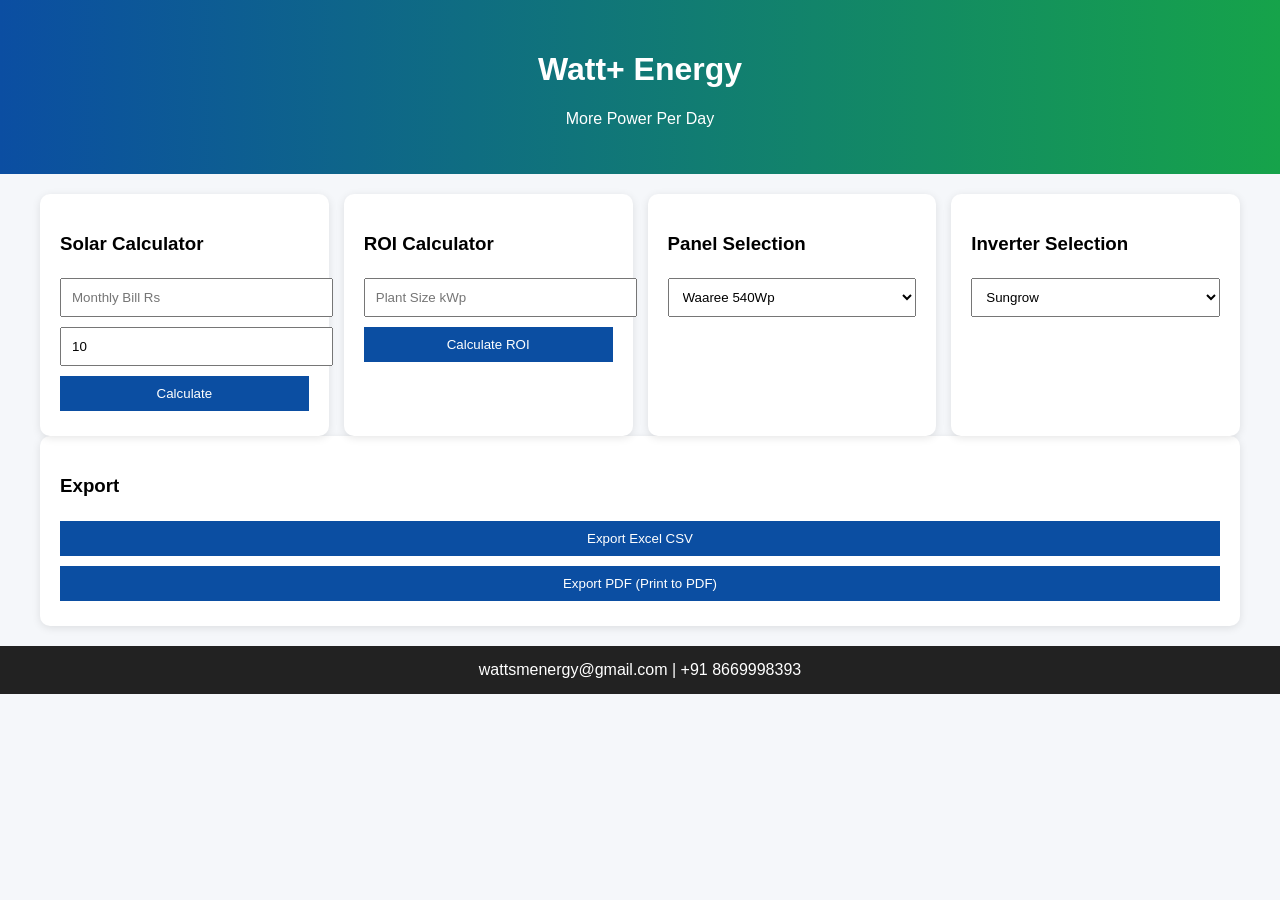
==== commit 275a490e: "Add files via upload" ====
--- a/index.html
+++ b/index.html
@@ -1,487 +1,2 @@
-<!DOCTYPE html>
-<html lang="en">
-<head>
-  <meta charset="UTF-8">
-  <meta name="viewport" content="width=device-width, initial-scale=1.0">
-  <meta name="description" content="Watt SM Energy provides rooftop solar and EV charging solutions for homes, businesses and industries.">
-  <title>Watt SM Energy | Solar & EV Charging Solutions</title>
-  <style>
-    :root {
-      --navy: #073b72;
-      --blue: #087ac1;
-      --green: #35a936;
-      --green-dark: #207d2c;
-      --yellow: #ffbf18;
-      --ink: #193247;
-      --muted: #607284;
-      --surface: #ffffff;
-      --soft: #f4f8fb;
-      --border: #dce7ef;
-      --shadow: 0 14px 36px rgba(7, 59, 114, 0.12);
-    }
-
-    * { box-sizing: border-box; margin: 0; padding: 0; }
-    html { scroll-behavior: smooth; }
-    body {
-      font-family: Arial, Helvetica, sans-serif;
-      color: var(--ink);
-      background: var(--surface);
-      line-height: 1.6;
-    }
-    a { color: inherit; text-decoration: none; }
-    img { max-width: 100%; display: block; }
-    .container { width: min(1120px, 92%); margin: 0 auto; }
-
-    header {
-      position: sticky;
-      top: 0;
-      z-index: 20;
-      background: rgba(255,255,255,.97);
-      border-bottom: 1px solid var(--border);
-      box-shadow: 0 4px 18px rgba(7,59,114,.06);
-    }
-    .navbar {
-      min-height: 92px;
-      display: flex;
-      align-items: center;
-      justify-content: space-between;
-      gap: 24px;
-    }
-    .brand { display: flex; align-items: center; gap: 14px; }
-    .brand img {
-      width: 88px;
-      height: 76px;
-      object-fit: contain;
-      background: #fff;
-      border-radius: 10px;
-    }
-    .brand-text strong { display: block; color: var(--navy); font-size: 1.28rem; }
-    .brand-text span { color: var(--green-dark); font-size: .8rem; letter-spacing: .04em; }
-    nav { display: flex; align-items: center; gap: 24px; font-weight: 700; font-size: .94rem; }
-    nav a:hover, nav a:focus { color: var(--green-dark); }
-    .nav-cta {
-      color: #fff;
-      background: var(--green);
-      padding: 11px 18px;
-      border-radius: 999px;
-    }
-    .nav-cta:hover, .nav-cta:focus { color: #fff; background: var(--green-dark); }
-
-    .hero {
-      position: relative;
-      overflow: hidden;
-      background: linear-gradient(120deg, #effaff 0%, #f7fff3 52%, #fff9e5 100%);
-      padding: 82px 0;
-    }
-    .hero::before, .hero::after {
-      content: "";
-      position: absolute;
-      border-radius: 50%;
-      opacity: .16;
-    }
-    .hero::before { width: 380px; height: 380px; background: var(--blue); right: -120px; top: -170px; }
-    .hero::after { width: 260px; height: 260px; background: var(--green); left: -120px; bottom: -170px; }
-    .hero-grid {
-      position: relative;
-      z-index: 1;
-      display: grid;
-      grid-template-columns: 1.2fr .8fr;
-      gap: 64px;
-      align-items: center;
-    }
-    .eyebrow {
-      display: inline-block;
-      color: var(--green-dark);
-      font-weight: 800;
-      text-transform: uppercase;
-      letter-spacing: .12em;
-      font-size: .78rem;
-      margin-bottom: 15px;
-    }
-    h1 { color: var(--navy); font-size: clamp(2.4rem, 5vw, 4.7rem); line-height: 1.08; margin-bottom: 20px; }
-    .hero h1 span { color: var(--green); }
-    .hero p { max-width: 680px; color: var(--muted); font-size: 1.12rem; margin-bottom: 30px; }
-    .actions { display: flex; flex-wrap: wrap; gap: 14px; }
-    .btn {
-      display: inline-block;
-      border-radius: 8px;
-      padding: 13px 22px;
-      font-weight: 800;
-      transition: transform .2s ease, background .2s ease;
-    }
-    .btn:hover, .btn:focus { transform: translateY(-2px); }
-    .btn-primary { color: #fff; background: var(--green); }
-    .btn-primary:hover, .btn-primary:focus { background: var(--green-dark); }
-    .btn-secondary { color: var(--navy); background: #fff; border: 1px solid var(--border); }
-    .hero-logo-card {
-      background: #fff;
-      padding: 30px;
-      border-radius: 24px;
-      box-shadow: var(--shadow);
-      border: 1px solid rgba(7,59,114,.08);
-    }
-    .hero-logo-card img { width: 100%; aspect-ratio: 1/1; object-fit: contain; }
-
-    section { padding: 78px 0; }
-    .section-head { max-width: 750px; margin: 0 auto 38px; text-align: center; }
-    .section-head h2 { color: var(--navy); font-size: clamp(1.9rem, 3vw, 2.7rem); margin-bottom: 10px; }
-    .section-head p { color: var(--muted); }
-    .about-copy { max-width: 900px; margin: auto; text-align: center; font-size: 1.07rem; color: var(--muted); }
-
-    .services { background: var(--soft); }
-    .service-grid { display: grid; grid-template-columns: repeat(2, 1fr); gap: 26px; }
-    .card {
-      background: #fff;
-      border: 1px solid var(--border);
-      border-radius: 18px;
-      padding: 30px;
-      box-shadow: 0 10px 28px rgba(7,59,114,.07);
-    }
-    .icon {
-      width: 58px;
-      height: 58px;
-      display: grid;
-      place-items: center;
-      border-radius: 15px;
-      color: #fff;
-      font-size: 1.7rem;
-      margin-bottom: 18px;
-    }
-    .solar .icon { background: linear-gradient(135deg, var(--yellow), #f08b00); }
-    .ev .icon { background: linear-gradient(135deg, var(--blue), var(--green)); }
-    .card h3 { color: var(--navy); font-size: 1.4rem; margin-bottom: 10px; }
-    .card > p { color: var(--muted); margin-bottom: 16px; }
-    .card ul { list-style: none; display: grid; gap: 10px; }
-    .card li { position: relative; padding-left: 25px; }
-    .card li::before { content: "✓"; position: absolute; left: 0; color: var(--green); font-weight: 900; }
-    .charger-options { display: grid; gap: 12px; margin: 18px 0 20px; }
-    .charger-card {
-      display: flex;
-      align-items: center;
-      gap: 14px;
-      padding: 14px;
-      border: 1px solid var(--border);
-      border-radius: 12px;
-      background: linear-gradient(135deg, #f7fcff, #f5fff3);
-    }
-    .charger-symbol {
-      width: 44px;
-      height: 44px;
-      min-width: 44px;
-      display: grid;
-      place-items: center;
-      border-radius: 11px;
-      background: linear-gradient(135deg, var(--blue), var(--green));
-      color: #fff;
-      font-size: 1.25rem;
-    }
-    .charger-card strong { display: block; color: var(--navy); margin-bottom: 2px; }
-    .charger-card small { display: block; color: var(--muted); line-height: 1.4; }
-    .ev-support-list { margin-top: 8px; }
-
-    .benefit-grid { display: grid; grid-template-columns: repeat(4, 1fr); gap: 18px; }
-    .benefit { text-align: center; padding: 24px 16px; border-radius: 14px; background: #fff; border: 1px solid var(--border); }
-    .benefit strong { display: block; color: var(--navy); margin-bottom: 7px; }
-    .benefit p { color: var(--muted); font-size: .93rem; }
-
-    .contact-wrap {
-      background: linear-gradient(120deg, var(--navy), #0766a2);
-      color: #fff;
-      border-radius: 24px;
-      padding: 48px;
-      display: grid;
-      grid-template-columns: 1fr auto;
-      gap: 30px;
-      align-items: center;
-    }
-    .contact-wrap h2 { font-size: clamp(1.8rem, 3vw, 2.6rem); margin-bottom: 8px; }
-    .contact-wrap p { color: #dcefff; }
-    .contact-details { display: grid; gap: 8px; margin-top: 20px; }
-    .contact-details a:hover { text-decoration: underline; }
-    .contact-wrap .btn { background: #fff; color: var(--navy); white-space: nowrap; }
-    .contact-actions { display: flex; flex-direction: column; gap: 12px; align-items: stretch; }
-    .contact-actions .btn { text-align: center; }
-    .contact-actions .contact-email { background: transparent; color: #fff; border: 1px solid rgba(255,255,255,.65); }
-    .contact-actions .contact-email:hover, .contact-actions .contact-email:focus { background: rgba(255,255,255,.12); }
-
-    footer { background: #052e59; color: #d7e9f6; padding: 25px 0; text-align: center; font-size: .9rem; }
-
-    @media (max-width: 820px) {
-      .navbar { min-height: 78px; }
-      nav a:not(.nav-cta) { display: none; }
-      .brand-text span { display: none; }
-      .brand img { width: 64px; height: 58px; }
-      .hero { padding: 58px 0; }
-      .hero-grid { grid-template-columns: 1fr; gap: 36px; }
-      .hero-logo-card { max-width: 420px; margin: auto; }
-      .service-grid { grid-template-columns: 1fr; }
-      .benefit-grid { grid-template-columns: repeat(2, 1fr); }
-      .contact-wrap { grid-template-columns: 1fr; padding: 34px 24px; }
-      .amc-layout { grid-template-columns: 1fr; }
-    }
-    @media (max-width: 480px) {
-      .brand-text strong { font-size: 1rem; }
-      .nav-cta { padding: 9px 12px; font-size: .82rem; }
-      section { padding: 58px 0; }
-      .benefit-grid { grid-template-columns: 1fr; }
-      .card { padding: 24px; }
-      .form-grid { grid-template-columns: 1fr; }
-      .form-group.full { grid-column: auto; }
-      .amc-form, .amc-info { padding: 24px; }
-    }
-
-    .amc-section { background: linear-gradient(180deg, #f7fbf5, #ffffff); }
-    .amc-layout { display: grid; grid-template-columns: .78fr 1.22fr; gap: 34px; align-items: start; }
-    .amc-info { background: linear-gradient(145deg, var(--green-dark), var(--navy)); color: #fff; border-radius: 20px; padding: 34px; }
-    .amc-info h3 { font-size: 1.6rem; margin-bottom: 12px; }
-    .amc-info p { color: #e1f4e5; margin-bottom: 20px; }
-    .amc-info ul { list-style: none; display: grid; gap: 11px; }
-    .amc-info li { position: relative; padding-left: 25px; }
-    .amc-info li::before { content: "✓"; position: absolute; left: 0; color: #baf28f; font-weight: 900; }
-    .amc-form { background: #fff; border: 1px solid var(--border); border-radius: 20px; padding: 32px; box-shadow: var(--shadow); }
-    .form-grid { display: grid; grid-template-columns: repeat(2, 1fr); gap: 18px; }
-    .form-group { display: grid; gap: 7px; }
-    .form-group.full { grid-column: 1 / -1; }
-    .form-group label { color: var(--navy); font-weight: 700; font-size: .92rem; }
-    .form-group input, .form-group select, .form-group textarea {
-      width: 100%; border: 1px solid #cbd9e3; border-radius: 9px; padding: 12px 13px;
-      font: inherit; color: var(--ink); background: #fff;
-    }
-    .form-group textarea { min-height: 110px; resize: vertical; }
-    .form-group input:focus, .form-group select:focus, .form-group textarea:focus { outline: 3px solid rgba(53,169,54,.18); border-color: var(--green); }
-    .form-note { color: var(--muted); font-size: .84rem; margin: 15px 0; }
-    .form-actions { display: flex; flex-wrap: wrap; gap: 12px; align-items: center; }
-    .form-actions button { border: 0; cursor: pointer; font: inherit; }
-    .form-status { color: var(--green-dark); font-weight: 700; font-size: .9rem; }
-    .btn-whatsapp { color: #fff; background: #168a45; border: 0; cursor: pointer; font: inherit; }
-    .btn-whatsapp:hover, .btn-whatsapp:focus { background: #0f6f36; }
-
-  </style>
-</head>
-<body>
-  <header>
-    <div class="container navbar">
-      <a class="brand" href="#home" aria-label="Watt SM Energy home">
-        <img src="watt-sm-energy-logo.jpeg" alt="Watt SM Energy logo">
-        <div class="brand-text">
-          <strong>Watt SM Energy</strong>
-          <span>MORE POWER PER DAY</span>
-        </div>
-      </a>
-      <nav aria-label="Main navigation">
-        <a href="#about">About</a>
-        <a href="#services">Services</a>
-        <a href="#why-us">Why Us</a>
-        <a class="nav-cta" href="#contact">Contact Us</a>
-      </nav>
-    </div>
-  </header>
-
-  <main>
-    <section class="hero" id="home">
-      <div class="container hero-grid">
-        <div>
-          <span class="eyebrow">Clean & Smart Energy Solutions</span>
-          <h1>Powering a <span>Greener Future</span></h1>
-          <p>Watt SM Energy provides reliable rooftop solar systems and EV charging infrastructure for homes, businesses and industrial facilities.</p>
-          <div class="actions">
-            <a class="btn btn-primary" href="#services">Explore Our Services</a>
-            <a class="btn btn-secondary" href="#contact">Request a Consultation</a>
-          </div>
-        </div>
-        <div class="hero-logo-card">
-          <img src="watt-sm-energy-logo.jpeg" alt="Watt SM Energy company logo with More Power Per Day tagline">
-        </div>
-      </div>
-    </section>
-
-    <section id="about">
-      <div class="container">
-        <div class="section-head">
-          <span class="eyebrow">About Us</span>
-          <h2>Practical energy solutions built for tomorrow</h2>
-        </div>
-        <p class="about-copy">Watt SM Energy is a clean energy solutions provider specializing in rooftop solar systems and EV charging infrastructure. We deliver efficient, cost-effective and sustainable solutions that help customers reduce energy costs and move towards a cleaner future.</p>
-      </div>
-    </section>
-
-    <section class="services" id="services">
-      <div class="container">
-        <div class="section-head">
-          <span class="eyebrow">Our Services</span>
-          <h2>End-to-end clean energy services</h2>
-          <p>Professional support from initial assessment and design through installation, commissioning and maintenance.</p>
-        </div>
-        <div class="service-grid">
-          <article class="card solar">
-            <div class="icon" aria-hidden="true">☀</div>
-            <h3>Rooftop Solar Solutions & Services</h3>
-            <p>Complete rooftop solar panel solutions for residential, commercial and industrial customers.</p>
-            <ul>
-              <li>Site survey and customized system design</li>
-              <li>Rooftop solar panel supply and installation</li>
-              <li>On-grid, off-grid and hybrid solar systems</li>
-              <li>Testing, commissioning and performance monitoring</li>
-              <li>Solar panel cleaning and preventive maintenance</li>
-              <li>Annual Maintenance Contract (AMC) services</li>
-              <li>System inspection, fault diagnosis and repairs</li>
-            </ul>
-          </article>
-
-          <article class="card ev">
-            <div class="icon" aria-hidden="true">⚡</div>
-            <h3>EV Charging Solutions</h3>
-            <p>Safe, scalable and dependable charging infrastructure for electric cars, commercial vehicles and two-wheelers.</p>
-            <div class="charger-options">
-              <div class="charger-card">
-                <span class="charger-symbol" aria-hidden="true">🔌</span>
-                <div><strong>AC Chargers</strong><small>Reliable charging for homes, apartments, offices and workplaces.</small></div>
-              </div>
-              <div class="charger-card">
-                <span class="charger-symbol" aria-hidden="true">⚡</span>
-                <div><strong>DC Fast Chargers</strong><small>High-speed charging for commercial locations, fleets and highways.</small></div>
-              </div>
-            </div>
-            <ul class="ev-support-list">
-              <li>Site assessment and charger selection</li>
-              <li>Installation and commissioning</li>
-              <li>Maintenance and technical support</li>
-            </ul>
-          </article>
-        </div>
-      </div>
-    </section>
-
-    <section id="why-us">
-      <div class="container">
-        <div class="section-head">
-          <span class="eyebrow">Why Choose Us</span>
-          <h2>Reliable service. Sustainable results.</h2>
-        </div>
-        <div class="benefit-grid">
-          <div class="benefit"><strong>Quality Solutions</strong><p>Dependable equipment and professional workmanship.</p></div>
-          <div class="benefit"><strong>End-to-End Delivery</strong><p>Complete support from planning to commissioning.</p></div>
-          <div class="benefit"><strong>Cost Efficiency</strong><p>Solutions designed to improve long-term energy savings.</p></div>
-          <div class="benefit"><strong>Ongoing Support</strong><p>Maintenance and technical assistance after installation.</p></div>
-        </div>
-      </div>
-    </section>
-
-
-    <section class="amc-section" id="solar-amc">
-      <div class="container">
-        <div class="section-head">
-          <span class="eyebrow">Solar Care & Maintenance</span>
-          <h2>Request a Solar AMC</h2>
-          <p>Share your solar system details and service requirement. The form will prepare an email request for Watt SM Energy.</p>
-        </div>
-        <div class="amc-layout">
-          <aside class="amc-info">
-            <h3>Solar AMC Services</h3>
-            <p>Protect system performance and reduce downtime with planned inspection and maintenance.</p>
-            <ul>
-              <li>Solar panel cleaning and inspection</li>
-              <li>Inverter and electrical checks</li>
-              <li>Performance monitoring</li>
-              <li>Fault diagnosis and corrective support</li>
-              <li>Preventive maintenance visits</li>
-            </ul>
-          </aside>
-          <form class="amc-form" id="amcForm">
-            <div class="form-grid">
-              <div class="form-group"><label for="customerName">Customer name *</label><input id="customerName" name="customerName" required autocomplete="name"></div>
-              <div class="form-group"><label for="phone">Phone number *</label><input id="phone" name="phone" type="tel" required autocomplete="tel" pattern="[0-9+() -]{7,20}"></div>
-              <div class="form-group"><label for="email">Email address *</label><input id="email" name="email" type="email" required autocomplete="email"></div>
-              <div class="form-group"><label for="location">Site location *</label><input id="location" name="location" required autocomplete="street-address"></div>
-              <div class="form-group"><label for="customerType">Customer type</label><select id="customerType" name="customerType"><option>Residential</option><option>Commercial</option><option>Industrial</option><option>Other</option></select></div>
-              <div class="form-group"><label for="capacity">Solar capacity (kW)</label><input id="capacity" name="capacity" type="number" min="0" max="100000" step="0.1" placeholder="Example: 10"></div>
-              <div class="form-group"><label for="systemType">System type</label><select id="systemType" name="systemType"><option>On-grid</option><option>Off-grid</option><option>Hybrid</option><option>Not sure</option></select></div>
-              <div class="form-group"><label for="serviceType">Service required *</label><select id="serviceType" name="serviceType" required><option value="">Select a service</option><option>New AMC quotation</option><option>Solar panel cleaning</option><option>Preventive maintenance</option><option>System inspection</option><option>Fault diagnosis and repair</option><option>Performance check</option></select></div>
-              <div class="form-group full"><label for="message">Additional details</label><textarea id="message" name="message" placeholder="Describe the solar system, issue, preferred visit date, or any other requirements."></textarea></div>
-            </div>
-            <p class="form-note">* Required fields. This offline form opens your default email application and does not store information online.</p>
-            <div class="form-actions">
-              <button class="btn btn-primary" type="submit">Prepare Email Request</button>
-              <button class="btn btn-whatsapp" type="button" id="whatsappRequest">Send via WhatsApp</button>
-              <button class="btn btn-secondary" type="reset">Clear Form</button>
-              <span class="form-status" id="formStatus" aria-live="polite"></span>
-            </div>
-          </form>
-        </div>
-      </div>
-    </section>
-
-    <section id="contact">
-      <div class="container">
-        <div class="contact-wrap">
-          <div>
-            <h2>Let us power your next energy project</h2>
-            <p>Contact Watt SM Energy to discuss a rooftop solar or EV charging requirement.</p>
-            <div class="contact-details">
-              <span>Email: <a href="mailto:wattsmenergy@gmail.com">wattsmenergy@gmail.com</a></span>
-              <span>Phone: <a href="tel:+918669998393">+91 86699 98393</a></span>
-              <span>Website: www.wattsmenergy.com</span>
-            </div>
-          </div>
-          <div class="contact-actions">
-            <a class="btn" href="tel:+918669998393" aria-label="Call Watt SM Energy on 8669998393">Call 8669998393</a>
-            <a class="btn contact-email" href="mailto:wattsmenergy@gmail.com?subject=Solar%20or%20EV%20Charging%20Enquiry">Send an Enquiry</a>
-          </div>
-        </div>
-      </div>
-    </section>
-  </main>
-
-  <footer>
-    <div class="container">© 2026 Watt SM Energy. All rights reserved. | More Power Per Day</div>
-  </footer>
-
-  <script>
-    (function () {
-      const form = document.getElementById('amcForm');
-      const status = document.getElementById('formStatus');
-      form.addEventListener('submit', function (event) {
-        event.preventDefault();
-        if (!form.checkValidity()) { form.reportValidity(); status.textContent = 'Please complete all required fields.'; return; }
-        const value = id => document.getElementById(id).value.trim();
-        const capacity = value('capacity');
-        const body = [
-          'Solar AMC Request', '',
-          'Customer Name: ' + value('customerName'),
-          'Phone: ' + value('phone'),
-          'Email: ' + value('email'),
-          'Site Location: ' + value('location'),
-          'Customer Type: ' + value('customerType'),
-          'Solar Capacity: ' + (capacity ? capacity + ' kW' : 'Not provided'),
-          'System Type: ' + value('systemType'),
-          'Service Required: ' + value('serviceType'),
-          'Additional Details: ' + (value('message') || 'None')
-        ].join('\n');
-        status.textContent = 'Opening your email application...';
-        window.location.href = 'mailto:wattsmenergy@gmail.com?subject=' + encodeURIComponent('Solar AMC Request - ' + value('customerName')) + '&body=' + encodeURIComponent(body);
-      });
-      document.getElementById('whatsappRequest').addEventListener('click', function () {
-        if (!form.checkValidity()) { form.reportValidity(); status.textContent = 'Please complete all required fields.'; return; }
-        const value = id => document.getElementById(id).value.trim();
-        const capacity = value('capacity');
-        const message = [
-          'Solar AMC Request', '',
-          'Customer Name: ' + value('customerName'),
-          'Phone: ' + value('phone'),
-          'Email: ' + value('email'),
-          'Site Location: ' + value('location'),
-          'Customer Type: ' + value('customerType'),
-          'Solar Capacity: ' + (capacity ? capacity + ' kW' : 'Not provided'),
-          'System Type: ' + value('systemType'),
-          'Service Required: ' + value('serviceType'),
-          'Additional Details: ' + (value('message') || 'None')
-        ].join('\n');
-        const whatsappNumber = '918669998393';
-        status.textContent = 'Opening WhatsApp...';
-        window.open('https://wa.me/' + whatsappNumber + '?text=' + encodeURIComponent(message), '_blank', 'noopener');
-      });
-      form.addEventListener('reset', function () { status.textContent = ''; });
-    }());
-  </script>
-</body>
-</html>
+<!DOCTYPE html><html><head><meta charset="utf-8"><meta name="viewport" content="width=device-width,initial-scale=1"><title>Watt+ Energy</title><style>body{font-family:Arial,sans-serif;margin:0;background:#f5f7fa}header{background:linear-gradient(90deg,#0b4ea2,#16a34a);color:#fff;padding:30px;text-align:center}.container{max-width:1200px;margin:auto;padding:20px}.grid{display:grid;grid-template-columns:repeat(auto-fit,minmax(250px,1fr));gap:15px}.card{background:#fff;padding:20px;border-radius:10px;box-shadow:0 2px 8px rgba(0,0,0,.1)}input,select,button{width:100%;padding:10px;margin:5px 0}button{background:#0b4ea2;color:#fff;border:none}.result{font-weight:bold}footer{background:#222;color:#fff;text-align:center;padding:15px}</style></head><body><header><h1>Watt+ Energy</h1><p>More Power Per Day</p></header><div class="container"><div class="grid"><div class="card"><h3>Solar Calculator</h3><input id="bill" type="number" placeholder="Monthly Bill Rs"><input id="tariff" type="number" value="10"><button onclick="calc()">Calculate</button><div id="res" class="result"></div></div><div class="card"><h3>ROI Calculator</h3><input id="size" type="number" placeholder="Plant Size kWp"><button onclick="roi()">Calculate ROI</button><div id="roiRes"></div></div><div class="card"><h3>Panel Selection</h3><select><option>Waaree 540Wp</option><option>Adani 550Wp</option><option>Tata 535Wp</option></select></div><div class="card"><h3>Inverter Selection</h3><select><option>Sungrow</option><option>Solis</option><option>Growatt</option></select></div></div><div class="card"><h3>Export</h3><button onclick="exportExcel()">Export Excel CSV</button><button onclick="window.print()">Export PDF (Print to PDF)</button></div></div><footer>wattsmenergy@gmail.com | +91 8669998393</footer><script>function calc(){let b=+bill.value||0,t=+tariff.value||10;let kw=((b/t)/30/4.2).toFixed(2);res.innerHTML='Recommended Plant Size: '+kw+' kWp';}function roi(){let s=+size.value||0;let cost=s*55000,sav=s*4.2*365*10;roiRes.innerHTML='Estimated Payback: '+(cost/sav).toFixed(1)+' Years';}function exportExcel(){let csv='Parameter,Value
+Company,Watt+ Energy';let a=document.createElement('a');a.href=URL.createObjectURL(new Blob([csv],{type:'text/csv'}));a.download='WattSMEnergy.csv';a.click();}</script></body></html>
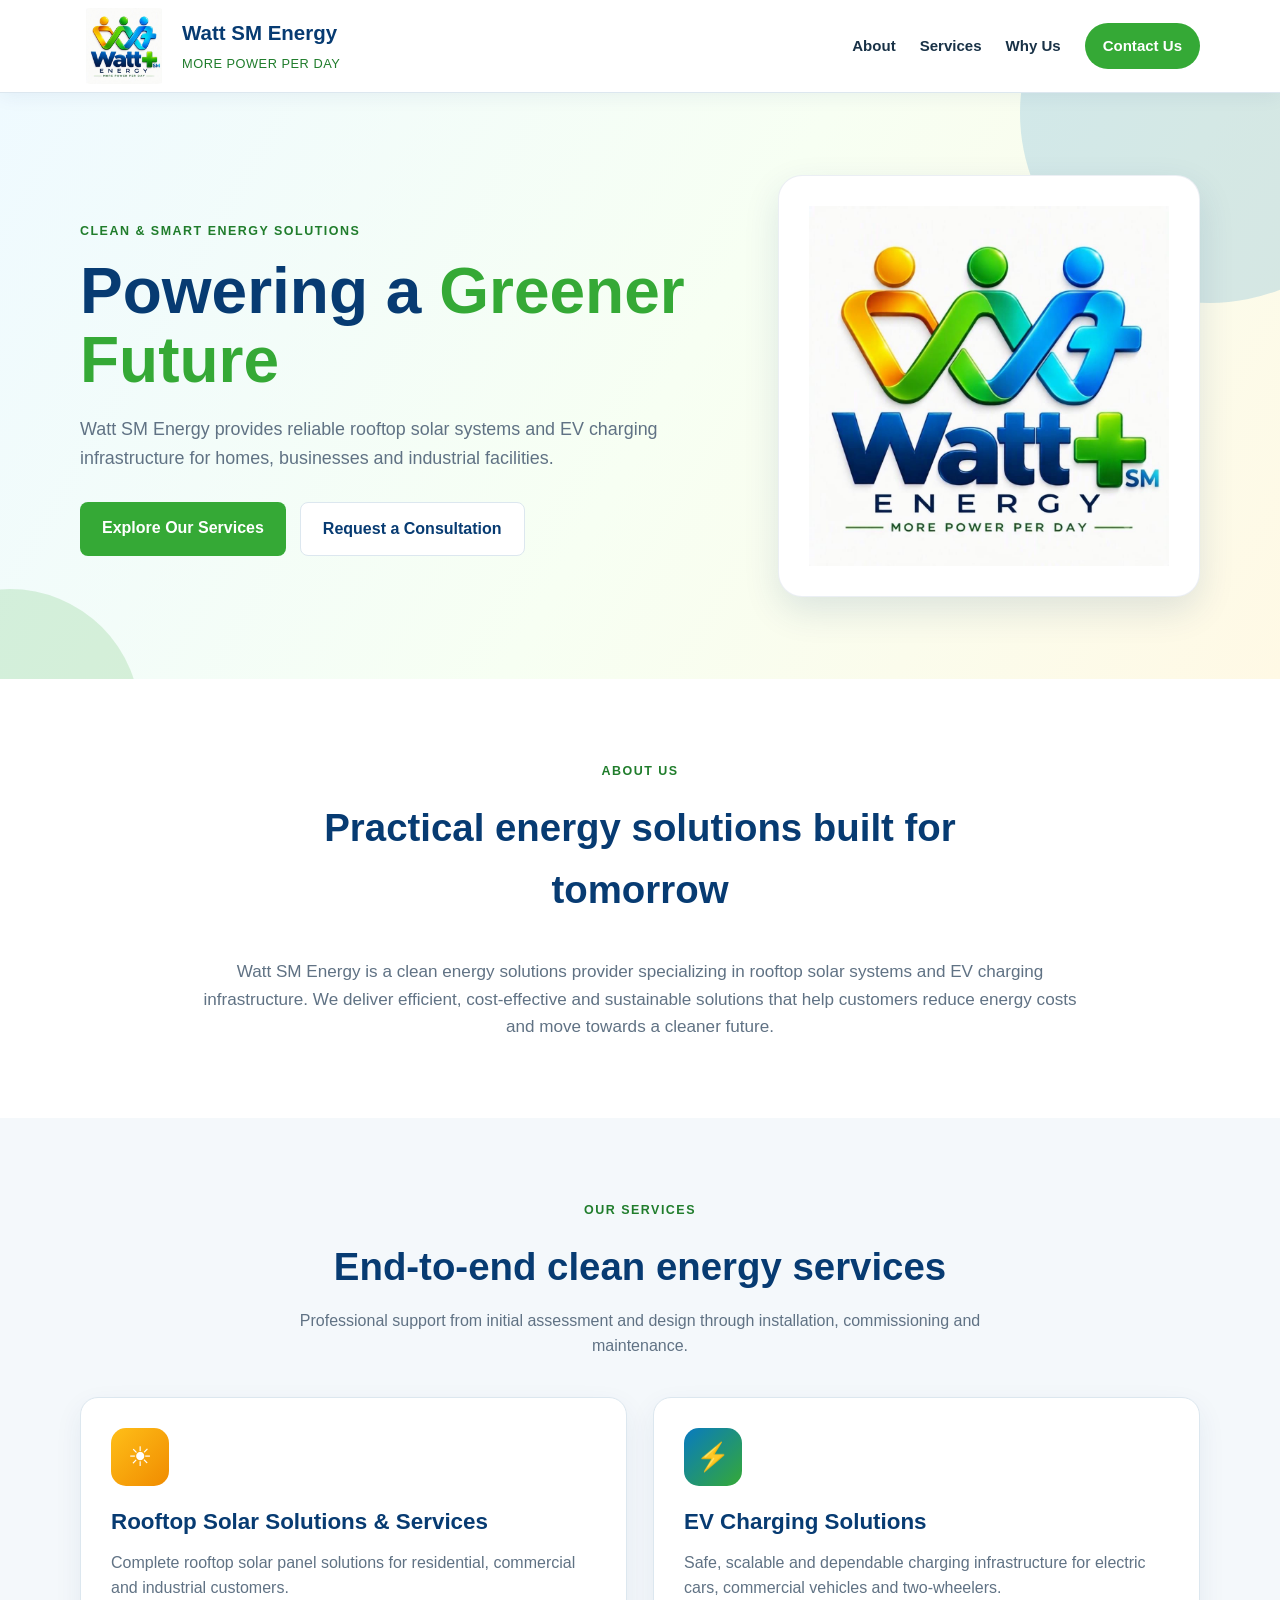
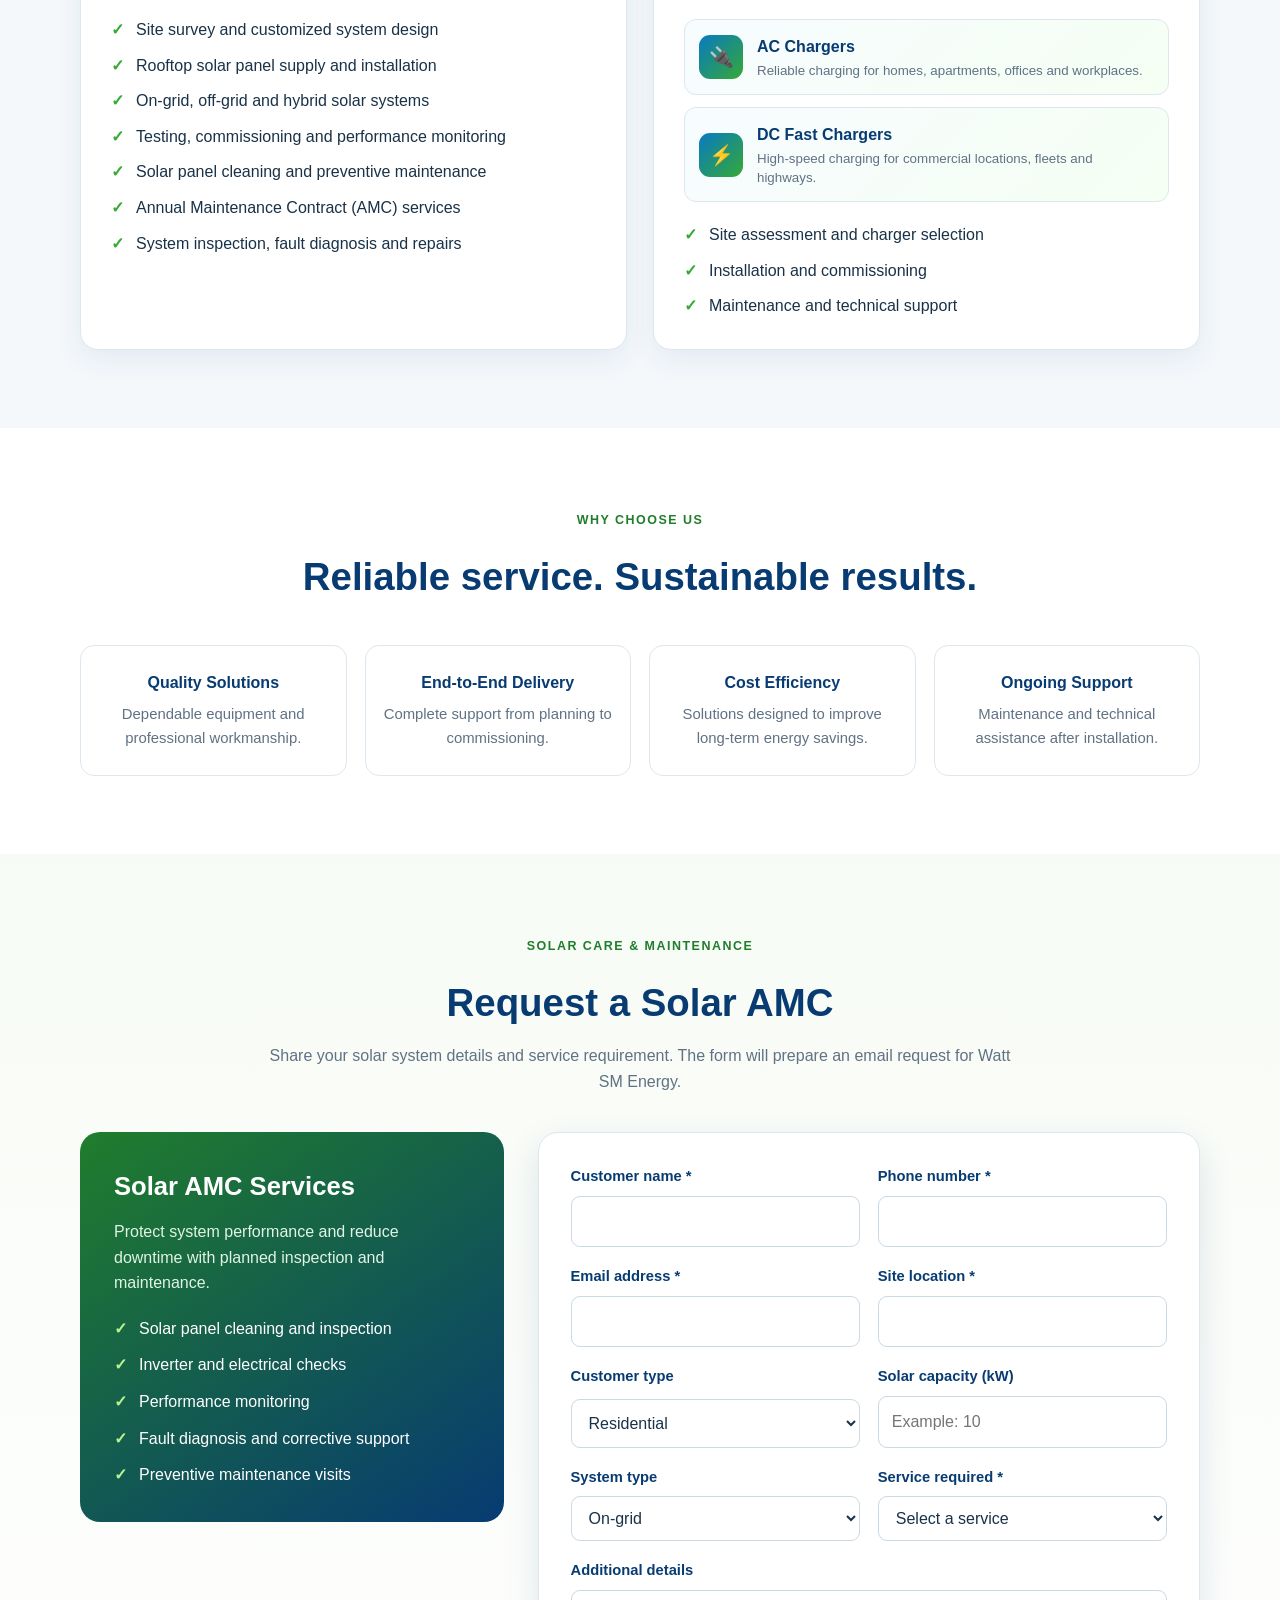
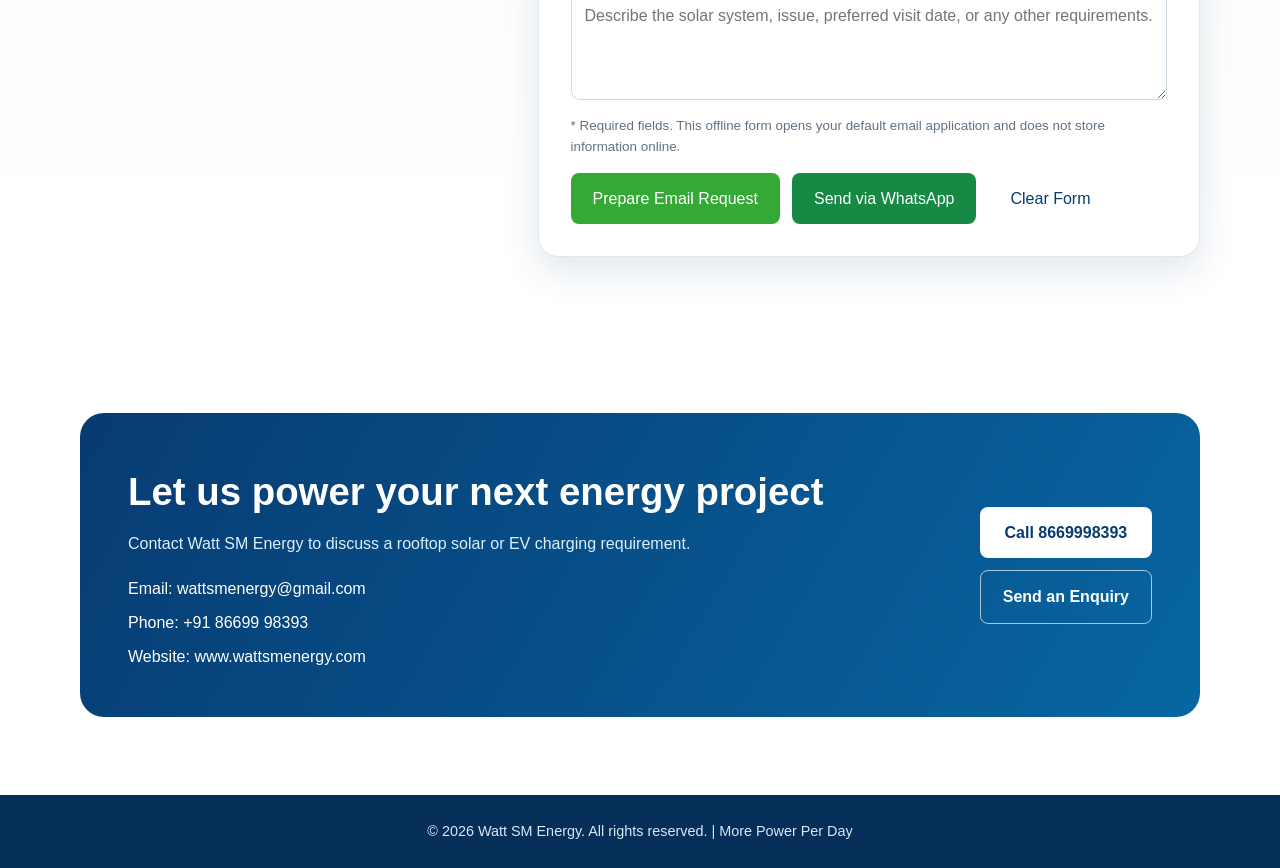
==== commit 3aec2c6d: "Add files via upload" ====
--- a/index.html
+++ b/index.html
@@ -1,2 +1,487 @@
-<!DOCTYPE html><html><head><meta charset="utf-8"><meta name="viewport" content="width=device-width,initial-scale=1"><title>Watt+ Energy</title><style>body{font-family:Arial,sans-serif;margin:0;background:#f5f7fa}header{background:linear-gradient(90deg,#0b4ea2,#16a34a);color:#fff;padding:30px;text-align:center}.container{max-width:1200px;margin:auto;padding:20px}.grid{display:grid;grid-template-columns:repeat(auto-fit,minmax(250px,1fr));gap:15px}.card{background:#fff;padding:20px;border-radius:10px;box-shadow:0 2px 8px rgba(0,0,0,.1)}input,select,button{width:100%;padding:10px;margin:5px 0}button{background:#0b4ea2;color:#fff;border:none}.result{font-weight:bold}footer{background:#222;color:#fff;text-align:center;padding:15px}</style></head><body><header><h1>Watt+ Energy</h1><p>More Power Per Day</p></header><div class="container"><div class="grid"><div class="card"><h3>Solar Calculator</h3><input id="bill" type="number" placeholder="Monthly Bill Rs"><input id="tariff" type="number" value="10"><button onclick="calc()">Calculate</button><div id="res" class="result"></div></div><div class="card"><h3>ROI Calculator</h3><input id="size" type="number" placeholder="Plant Size kWp"><button onclick="roi()">Calculate ROI</button><div id="roiRes"></div></div><div class="card"><h3>Panel Selection</h3><select><option>Waaree 540Wp</option><option>Adani 550Wp</option><option>Tata 535Wp</option></select></div><div class="card"><h3>Inverter Selection</h3><select><option>Sungrow</option><option>Solis</option><option>Growatt</option></select></div></div><div class="card"><h3>Export</h3><button onclick="exportExcel()">Export Excel CSV</button><button onclick="window.print()">Export PDF (Print to PDF)</button></div></div><footer>wattsmenergy@gmail.com | +91 8669998393</footer><script>function calc(){let b=+bill.value||0,t=+tariff.value||10;let kw=((b/t)/30/4.2).toFixed(2);res.innerHTML='Recommended Plant Size: '+kw+' kWp';}function roi(){let s=+size.value||0;let cost=s*55000,sav=s*4.2*365*10;roiRes.innerHTML='Estimated Payback: '+(cost/sav).toFixed(1)+' Years';}function exportExcel(){let csv='Parameter,Value
-Company,Watt+ Energy';let a=document.createElement('a');a.href=URL.createObjectURL(new Blob([csv],{type:'text/csv'}));a.download='WattSMEnergy.csv';a.click();}</script></body></html>+<!DOCTYPE html>
+<html lang="en">
+<head>
+  <meta charset="UTF-8">
+  <meta name="viewport" content="width=device-width, initial-scale=1.0">
+  <meta name="description" content="Watt SM Energy provides rooftop solar and EV charging solutions for homes, businesses and industries.">
+  <title>Watt SM Energy | Solar & EV Charging Solutions</title>
+  <style>
+    :root {
+      --navy: #073b72;
+      --blue: #087ac1;
+      --green: #35a936;
+      --green-dark: #207d2c;
+      --yellow: #ffbf18;
+      --ink: #193247;
+      --muted: #607284;
+      --surface: #ffffff;
+      --soft: #f4f8fb;
+      --border: #dce7ef;
+      --shadow: 0 14px 36px rgba(7, 59, 114, 0.12);
+    }
+
+    * { box-sizing: border-box; margin: 0; padding: 0; }
+    html { scroll-behavior: smooth; }
+    body {
+      font-family: Arial, Helvetica, sans-serif;
+      color: var(--ink);
+      background: var(--surface);
+      line-height: 1.6;
+    }
+    a { color: inherit; text-decoration: none; }
+    img { max-width: 100%; display: block; }
+    .container { width: min(1120px, 92%); margin: 0 auto; }
+
+    header {
+      position: sticky;
+      top: 0;
+      z-index: 20;
+      background: rgba(255,255,255,.97);
+      border-bottom: 1px solid var(--border);
+      box-shadow: 0 4px 18px rgba(7,59,114,.06);
+    }
+    .navbar {
+      min-height: 92px;
+      display: flex;
+      align-items: center;
+      justify-content: space-between;
+      gap: 24px;
+    }
+    .brand { display: flex; align-items: center; gap: 14px; }
+    .brand img {
+      width: 88px;
+      height: 76px;
+      object-fit: contain;
+      background: #fff;
+      border-radius: 10px;
+    }
+    .brand-text strong { display: block; color: var(--navy); font-size: 1.28rem; }
+    .brand-text span { color: var(--green-dark); font-size: .8rem; letter-spacing: .04em; }
+    nav { display: flex; align-items: center; gap: 24px; font-weight: 700; font-size: .94rem; }
+    nav a:hover, nav a:focus { color: var(--green-dark); }
+    .nav-cta {
+      color: #fff;
+      background: var(--green);
+      padding: 11px 18px;
+      border-radius: 999px;
+    }
+    .nav-cta:hover, .nav-cta:focus { color: #fff; background: var(--green-dark); }
+
+    .hero {
+      position: relative;
+      overflow: hidden;
+      background: linear-gradient(120deg, #effaff 0%, #f7fff3 52%, #fff9e5 100%);
+      padding: 82px 0;
+    }
+    .hero::before, .hero::after {
+      content: "";
+      position: absolute;
+      border-radius: 50%;
+      opacity: .16;
+    }
+    .hero::before { width: 380px; height: 380px; background: var(--blue); right: -120px; top: -170px; }
+    .hero::after { width: 260px; height: 260px; background: var(--green); left: -120px; bottom: -170px; }
+    .hero-grid {
+      position: relative;
+      z-index: 1;
+      display: grid;
+      grid-template-columns: 1.2fr .8fr;
+      gap: 64px;
+      align-items: center;
+    }
+    .eyebrow {
+      display: inline-block;
+      color: var(--green-dark);
+      font-weight: 800;
+      text-transform: uppercase;
+      letter-spacing: .12em;
+      font-size: .78rem;
+      margin-bottom: 15px;
+    }
+    h1 { color: var(--navy); font-size: clamp(2.4rem, 5vw, 4.7rem); line-height: 1.08; margin-bottom: 20px; }
+    .hero h1 span { color: var(--green); }
+    .hero p { max-width: 680px; color: var(--muted); font-size: 1.12rem; margin-bottom: 30px; }
+    .actions { display: flex; flex-wrap: wrap; gap: 14px; }
+    .btn {
+      display: inline-block;
+      border-radius: 8px;
+      padding: 13px 22px;
+      font-weight: 800;
+      transition: transform .2s ease, background .2s ease;
+    }
+    .btn:hover, .btn:focus { transform: translateY(-2px); }
+    .btn-primary { color: #fff; background: var(--green); }
+    .btn-primary:hover, .btn-primary:focus { background: var(--green-dark); }
+    .btn-secondary { color: var(--navy); background: #fff; border: 1px solid var(--border); }
+    .hero-logo-card {
+      background: #fff;
+      padding: 30px;
+      border-radius: 24px;
+      box-shadow: var(--shadow);
+      border: 1px solid rgba(7,59,114,.08);
+    }
+    .hero-logo-card img { width: 100%; aspect-ratio: 1/1; object-fit: contain; }
+
+    section { padding: 78px 0; }
+    .section-head { max-width: 750px; margin: 0 auto 38px; text-align: center; }
+    .section-head h2 { color: var(--navy); font-size: clamp(1.9rem, 3vw, 2.7rem); margin-bottom: 10px; }
+    .section-head p { color: var(--muted); }
+    .about-copy { max-width: 900px; margin: auto; text-align: center; font-size: 1.07rem; color: var(--muted); }
+
+    .services { background: var(--soft); }
+    .service-grid { display: grid; grid-template-columns: repeat(2, 1fr); gap: 26px; }
+    .card {
+      background: #fff;
+      border: 1px solid var(--border);
+      border-radius: 18px;
+      padding: 30px;
+      box-shadow: 0 10px 28px rgba(7,59,114,.07);
+    }
+    .icon {
+      width: 58px;
+      height: 58px;
+      display: grid;
+      place-items: center;
+      border-radius: 15px;
+      color: #fff;
+      font-size: 1.7rem;
+      margin-bottom: 18px;
+    }
+    .solar .icon { background: linear-gradient(135deg, var(--yellow), #f08b00); }
+    .ev .icon { background: linear-gradient(135deg, var(--blue), var(--green)); }
+    .card h3 { color: var(--navy); font-size: 1.4rem; margin-bottom: 10px; }
+    .card > p { color: var(--muted); margin-bottom: 16px; }
+    .card ul { list-style: none; display: grid; gap: 10px; }
+    .card li { position: relative; padding-left: 25px; }
+    .card li::before { content: "✓"; position: absolute; left: 0; color: var(--green); font-weight: 900; }
+    .charger-options { display: grid; gap: 12px; margin: 18px 0 20px; }
+    .charger-card {
+      display: flex;
+      align-items: center;
+      gap: 14px;
+      padding: 14px;
+      border: 1px solid var(--border);
+      border-radius: 12px;
+      background: linear-gradient(135deg, #f7fcff, #f5fff3);
+    }
+    .charger-symbol {
+      width: 44px;
+      height: 44px;
+      min-width: 44px;
+      display: grid;
+      place-items: center;
+      border-radius: 11px;
+      background: linear-gradient(135deg, var(--blue), var(--green));
+      color: #fff;
+      font-size: 1.25rem;
+    }
+    .charger-card strong { display: block; color: var(--navy); margin-bottom: 2px; }
+    .charger-card small { display: block; color: var(--muted); line-height: 1.4; }
+    .ev-support-list { margin-top: 8px; }
+
+    .benefit-grid { display: grid; grid-template-columns: repeat(4, 1fr); gap: 18px; }
+    .benefit { text-align: center; padding: 24px 16px; border-radius: 14px; background: #fff; border: 1px solid var(--border); }
+    .benefit strong { display: block; color: var(--navy); margin-bottom: 7px; }
+    .benefit p { color: var(--muted); font-size: .93rem; }
+
+    .contact-wrap {
+      background: linear-gradient(120deg, var(--navy), #0766a2);
+      color: #fff;
+      border-radius: 24px;
+      padding: 48px;
+      display: grid;
+      grid-template-columns: 1fr auto;
+      gap: 30px;
+      align-items: center;
+    }
+    .contact-wrap h2 { font-size: clamp(1.8rem, 3vw, 2.6rem); margin-bottom: 8px; }
+    .contact-wrap p { color: #dcefff; }
+    .contact-details { display: grid; gap: 8px; margin-top: 20px; }
+    .contact-details a:hover { text-decoration: underline; }
+    .contact-wrap .btn { background: #fff; color: var(--navy); white-space: nowrap; }
+    .contact-actions { display: flex; flex-direction: column; gap: 12px; align-items: stretch; }
+    .contact-actions .btn { text-align: center; }
+    .contact-actions .contact-email { background: transparent; color: #fff; border: 1px solid rgba(255,255,255,.65); }
+    .contact-actions .contact-email:hover, .contact-actions .contact-email:focus { background: rgba(255,255,255,.12); }
+
+    footer { background: #052e59; color: #d7e9f6; padding: 25px 0; text-align: center; font-size: .9rem; }
+
+    @media (max-width: 820px) {
+      .navbar { min-height: 78px; }
+      nav a:not(.nav-cta) { display: none; }
+      .brand-text span { display: none; }
+      .brand img { width: 64px; height: 58px; }
+      .hero { padding: 58px 0; }
+      .hero-grid { grid-template-columns: 1fr; gap: 36px; }
+      .hero-logo-card { max-width: 420px; margin: auto; }
+      .service-grid { grid-template-columns: 1fr; }
+      .benefit-grid { grid-template-columns: repeat(2, 1fr); }
+      .contact-wrap { grid-template-columns: 1fr; padding: 34px 24px; }
+      .amc-layout { grid-template-columns: 1fr; }
+    }
+    @media (max-width: 480px) {
+      .brand-text strong { font-size: 1rem; }
+      .nav-cta { padding: 9px 12px; font-size: .82rem; }
+      section { padding: 58px 0; }
+      .benefit-grid { grid-template-columns: 1fr; }
+      .card { padding: 24px; }
+      .form-grid { grid-template-columns: 1fr; }
+      .form-group.full { grid-column: auto; }
+      .amc-form, .amc-info { padding: 24px; }
+    }
+
+    .amc-section { background: linear-gradient(180deg, #f7fbf5, #ffffff); }
+    .amc-layout { display: grid; grid-template-columns: .78fr 1.22fr; gap: 34px; align-items: start; }
+    .amc-info { background: linear-gradient(145deg, var(--green-dark), var(--navy)); color: #fff; border-radius: 20px; padding: 34px; }
+    .amc-info h3 { font-size: 1.6rem; margin-bottom: 12px; }
+    .amc-info p { color: #e1f4e5; margin-bottom: 20px; }
+    .amc-info ul { list-style: none; display: grid; gap: 11px; }
+    .amc-info li { position: relative; padding-left: 25px; }
+    .amc-info li::before { content: "✓"; position: absolute; left: 0; color: #baf28f; font-weight: 900; }
+    .amc-form { background: #fff; border: 1px solid var(--border); border-radius: 20px; padding: 32px; box-shadow: var(--shadow); }
+    .form-grid { display: grid; grid-template-columns: repeat(2, 1fr); gap: 18px; }
+    .form-group { display: grid; gap: 7px; }
+    .form-group.full { grid-column: 1 / -1; }
+    .form-group label { color: var(--navy); font-weight: 700; font-size: .92rem; }
+    .form-group input, .form-group select, .form-group textarea {
+      width: 100%; border: 1px solid #cbd9e3; border-radius: 9px; padding: 12px 13px;
+      font: inherit; color: var(--ink); background: #fff;
+    }
+    .form-group textarea { min-height: 110px; resize: vertical; }
+    .form-group input:focus, .form-group select:focus, .form-group textarea:focus { outline: 3px solid rgba(53,169,54,.18); border-color: var(--green); }
+    .form-note { color: var(--muted); font-size: .84rem; margin: 15px 0; }
+    .form-actions { display: flex; flex-wrap: wrap; gap: 12px; align-items: center; }
+    .form-actions button { border: 0; cursor: pointer; font: inherit; }
+    .form-status { color: var(--green-dark); font-weight: 700; font-size: .9rem; }
+    .btn-whatsapp { color: #fff; background: #168a45; border: 0; cursor: pointer; font: inherit; }
+    .btn-whatsapp:hover, .btn-whatsapp:focus { background: #0f6f36; }
+
+  </style>
+</head>
+<body>
+  <header>
+    <div class="container navbar">
+      <a class="brand" href="#home" aria-label="Watt SM Energy home">
+        <img src="watt-sm-energy-logo.jpeg" alt="Watt SM Energy logo">
+        <div class="brand-text">
+          <strong>Watt SM Energy</strong>
+          <span>MORE POWER PER DAY</span>
+        </div>
+      </a>
+      <nav aria-label="Main navigation">
+        <a href="#about">About</a>
+        <a href="#services">Services</a>
+        <a href="#why-us">Why Us</a>
+        <a class="nav-cta" href="#contact">Contact Us</a>
+      </nav>
+    </div>
+  </header>
+
+  <main>
+    <section class="hero" id="home">
+      <div class="container hero-grid">
+        <div>
+          <span class="eyebrow">Clean & Smart Energy Solutions</span>
+          <h1>Powering a <span>Greener Future</span></h1>
+          <p>Watt SM Energy provides reliable rooftop solar systems and EV charging infrastructure for homes, businesses and industrial facilities.</p>
+          <div class="actions">
+            <a class="btn btn-primary" href="#services">Explore Our Services</a>
+            <a class="btn btn-secondary" href="#contact">Request a Consultation</a>
+          </div>
+        </div>
+        <div class="hero-logo-card">
+          <img src="watt-sm-energy-logo.jpeg" alt="Watt SM Energy company logo with More Power Per Day tagline">
+        </div>
+      </div>
+    </section>
+
+    <section id="about">
+      <div class="container">
+        <div class="section-head">
+          <span class="eyebrow">About Us</span>
+          <h2>Practical energy solutions built for tomorrow</h2>
+        </div>
+        <p class="about-copy">Watt SM Energy is a clean energy solutions provider specializing in rooftop solar systems and EV charging infrastructure. We deliver efficient, cost-effective and sustainable solutions that help customers reduce energy costs and move towards a cleaner future.</p>
+      </div>
+    </section>
+
+    <section class="services" id="services">
+      <div class="container">
+        <div class="section-head">
+          <span class="eyebrow">Our Services</span>
+          <h2>End-to-end clean energy services</h2>
+          <p>Professional support from initial assessment and design through installation, commissioning and maintenance.</p>
+        </div>
+        <div class="service-grid">
+          <article class="card solar">
+            <div class="icon" aria-hidden="true">☀</div>
+            <h3>Rooftop Solar Solutions & Services</h3>
+            <p>Complete rooftop solar panel solutions for residential, commercial and industrial customers.</p>
+            <ul>
+              <li>Site survey and customized system design</li>
+              <li>Rooftop solar panel supply and installation</li>
+              <li>On-grid, off-grid and hybrid solar systems</li>
+              <li>Testing, commissioning and performance monitoring</li>
+              <li>Solar panel cleaning and preventive maintenance</li>
+              <li>Annual Maintenance Contract (AMC) services</li>
+              <li>System inspection, fault diagnosis and repairs</li>
+            </ul>
+          </article>
+
+          <article class="card ev">
+            <div class="icon" aria-hidden="true">⚡</div>
+            <h3>EV Charging Solutions</h3>
+            <p>Safe, scalable and dependable charging infrastructure for electric cars, commercial vehicles and two-wheelers.</p>
+            <div class="charger-options">
+              <div class="charger-card">
+                <span class="charger-symbol" aria-hidden="true">🔌</span>
+                <div><strong>AC Chargers</strong><small>Reliable charging for homes, apartments, offices and workplaces.</small></div>
+              </div>
+              <div class="charger-card">
+                <span class="charger-symbol" aria-hidden="true">⚡</span>
+                <div><strong>DC Fast Chargers</strong><small>High-speed charging for commercial locations, fleets and highways.</small></div>
+              </div>
+            </div>
+            <ul class="ev-support-list">
+              <li>Site assessment and charger selection</li>
+              <li>Installation and commissioning</li>
+              <li>Maintenance and technical support</li>
+            </ul>
+          </article>
+        </div>
+      </div>
+    </section>
+
+    <section id="why-us">
+      <div class="container">
+        <div class="section-head">
+          <span class="eyebrow">Why Choose Us</span>
+          <h2>Reliable service. Sustainable results.</h2>
+        </div>
+        <div class="benefit-grid">
+          <div class="benefit"><strong>Quality Solutions</strong><p>Dependable equipment and professional workmanship.</p></div>
+          <div class="benefit"><strong>End-to-End Delivery</strong><p>Complete support from planning to commissioning.</p></div>
+          <div class="benefit"><strong>Cost Efficiency</strong><p>Solutions designed to improve long-term energy savings.</p></div>
+          <div class="benefit"><strong>Ongoing Support</strong><p>Maintenance and technical assistance after installation.</p></div>
+        </div>
+      </div>
+    </section>
+
+
+    <section class="amc-section" id="solar-amc">
+      <div class="container">
+        <div class="section-head">
+          <span class="eyebrow">Solar Care & Maintenance</span>
+          <h2>Request a Solar AMC</h2>
+          <p>Share your solar system details and service requirement. The form will prepare an email request for Watt SM Energy.</p>
+        </div>
+        <div class="amc-layout">
+          <aside class="amc-info">
+            <h3>Solar AMC Services</h3>
+            <p>Protect system performance and reduce downtime with planned inspection and maintenance.</p>
+            <ul>
+              <li>Solar panel cleaning and inspection</li>
+              <li>Inverter and electrical checks</li>
+              <li>Performance monitoring</li>
+              <li>Fault diagnosis and corrective support</li>
+              <li>Preventive maintenance visits</li>
+            </ul>
+          </aside>
+          <form class="amc-form" id="amcForm">
+            <div class="form-grid">
+              <div class="form-group"><label for="customerName">Customer name *</label><input id="customerName" name="customerName" required autocomplete="name"></div>
+              <div class="form-group"><label for="phone">Phone number *</label><input id="phone" name="phone" type="tel" required autocomplete="tel" pattern="[0-9+() -]{7,20}"></div>
+              <div class="form-group"><label for="email">Email address *</label><input id="email" name="email" type="email" required autocomplete="email"></div>
+              <div class="form-group"><label for="location">Site location *</label><input id="location" name="location" required autocomplete="street-address"></div>
+              <div class="form-group"><label for="customerType">Customer type</label><select id="customerType" name="customerType"><option>Residential</option><option>Commercial</option><option>Industrial</option><option>Other</option></select></div>
+              <div class="form-group"><label for="capacity">Solar capacity (kW)</label><input id="capacity" name="capacity" type="number" min="0" max="100000" step="0.1" placeholder="Example: 10"></div>
+              <div class="form-group"><label for="systemType">System type</label><select id="systemType" name="systemType"><option>On-grid</option><option>Off-grid</option><option>Hybrid</option><option>Not sure</option></select></div>
+              <div class="form-group"><label for="serviceType">Service required *</label><select id="serviceType" name="serviceType" required><option value="">Select a service</option><option>New AMC quotation</option><option>Solar panel cleaning</option><option>Preventive maintenance</option><option>System inspection</option><option>Fault diagnosis and repair</option><option>Performance check</option></select></div>
+              <div class="form-group full"><label for="message">Additional details</label><textarea id="message" name="message" placeholder="Describe the solar system, issue, preferred visit date, or any other requirements."></textarea></div>
+            </div>
+            <p class="form-note">* Required fields. This offline form opens your default email application and does not store information online.</p>
+            <div class="form-actions">
+              <button class="btn btn-primary" type="submit">Prepare Email Request</button>
+              <button class="btn btn-whatsapp" type="button" id="whatsappRequest">Send via WhatsApp</button>
+              <button class="btn btn-secondary" type="reset">Clear Form</button>
+              <span class="form-status" id="formStatus" aria-live="polite"></span>
+            </div>
+          </form>
+        </div>
+      </div>
+    </section>
+
+    <section id="contact">
+      <div class="container">
+        <div class="contact-wrap">
+          <div>
+            <h2>Let us power your next energy project</h2>
+            <p>Contact Watt SM Energy to discuss a rooftop solar or EV charging requirement.</p>
+            <div class="contact-details">
+              <span>Email: <a href="mailto:wattsmenergy@gmail.com">wattsmenergy@gmail.com</a></span>
+              <span>Phone: <a href="tel:+918669998393">+91 86699 98393</a></span>
+              <span>Website: www.wattsmenergy.com</span>
+            </div>
+          </div>
+          <div class="contact-actions">
+            <a class="btn" href="tel:+918669998393" aria-label="Call Watt SM Energy on 8669998393">Call 8669998393</a>
+            <a class="btn contact-email" href="mailto:wattsmenergy@gmail.com?subject=Solar%20or%20EV%20Charging%20Enquiry">Send an Enquiry</a>
+          </div>
+        </div>
+      </div>
+    </section>
+  </main>
+
+  <footer>
+    <div class="container">© 2026 Watt SM Energy. All rights reserved. | More Power Per Day</div>
+  </footer>
+
+  <script>
+    (function () {
+      const form = document.getElementById('amcForm');
+      const status = document.getElementById('formStatus');
+      form.addEventListener('submit', function (event) {
+        event.preventDefault();
+        if (!form.checkValidity()) { form.reportValidity(); status.textContent = 'Please complete all required fields.'; return; }
+        const value = id => document.getElementById(id).value.trim();
+        const capacity = value('capacity');
+        const body = [
+          'Solar AMC Request', '',
+          'Customer Name: ' + value('customerName'),
+          'Phone: ' + value('phone'),
+          'Email: ' + value('email'),
+          'Site Location: ' + value('location'),
+          'Customer Type: ' + value('customerType'),
+          'Solar Capacity: ' + (capacity ? capacity + ' kW' : 'Not provided'),
+          'System Type: ' + value('systemType'),
+          'Service Required: ' + value('serviceType'),
+          'Additional Details: ' + (value('message') || 'None')
+        ].join('\n');
+        status.textContent = 'Opening your email application...';
+        window.location.href = 'mailto:wattsmenergy@gmail.com?subject=' + encodeURIComponent('Solar AMC Request - ' + value('customerName')) + '&body=' + encodeURIComponent(body);
+      });
+      document.getElementById('whatsappRequest').addEventListener('click', function () {
+        if (!form.checkValidity()) { form.reportValidity(); status.textContent = 'Please complete all required fields.'; return; }
+        const value = id => document.getElementById(id).value.trim();
+        const capacity = value('capacity');
+        const message = [
+          'Solar AMC Request', '',
+          'Customer Name: ' + value('customerName'),
+          'Phone: ' + value('phone'),
+          'Email: ' + value('email'),
+          'Site Location: ' + value('location'),
+          'Customer Type: ' + value('customerType'),
+          'Solar Capacity: ' + (capacity ? capacity + ' kW' : 'Not provided'),
+          'System Type: ' + value('systemType'),
+          'Service Required: ' + value('serviceType'),
+          'Additional Details: ' + (value('message') || 'None')
+        ].join('\n');
+        const whatsappNumber = '918669998393';
+        status.textContent = 'Opening WhatsApp...';
+        window.open('https://wa.me/' + whatsappNumber + '?text=' + encodeURIComponent(message), '_blank', 'noopener');
+      });
+      form.addEventListener('reset', function () { status.textContent = ''; });
+    }());
+  </script>
+</body>
+</html>
